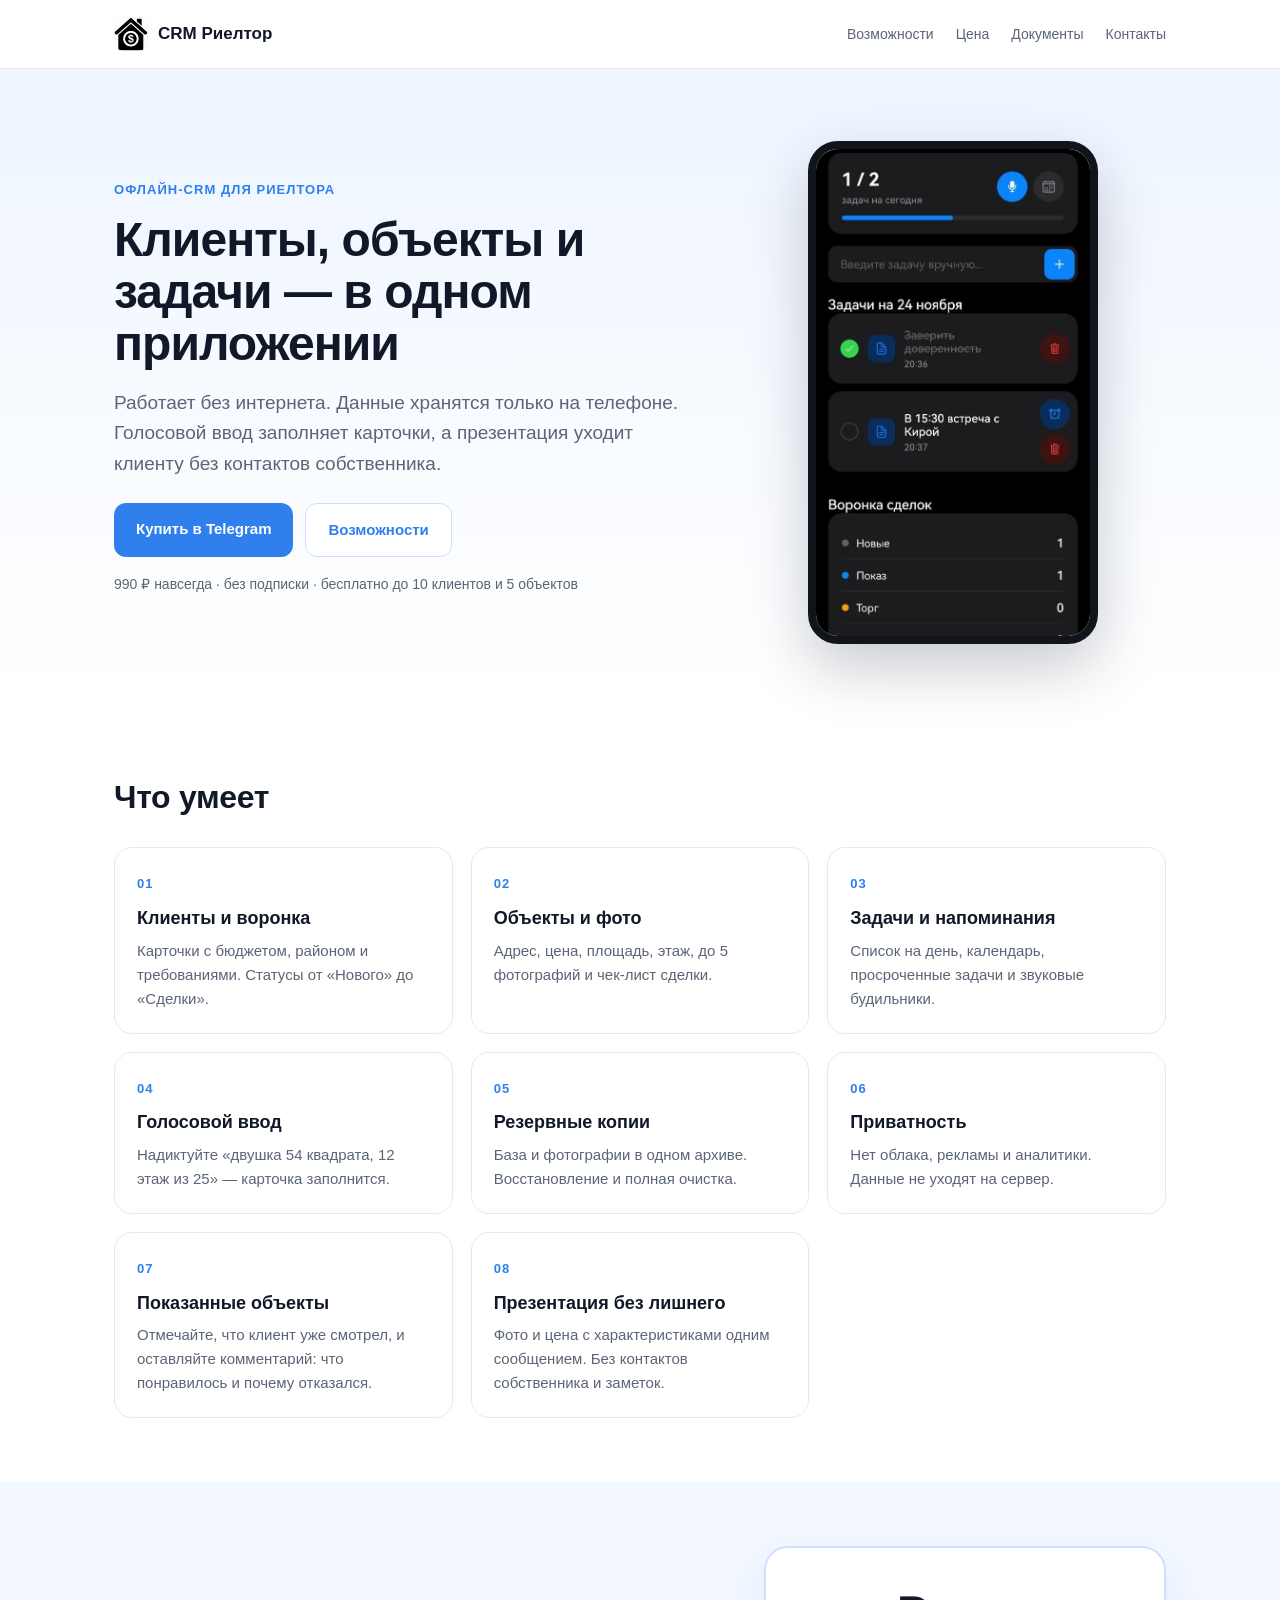
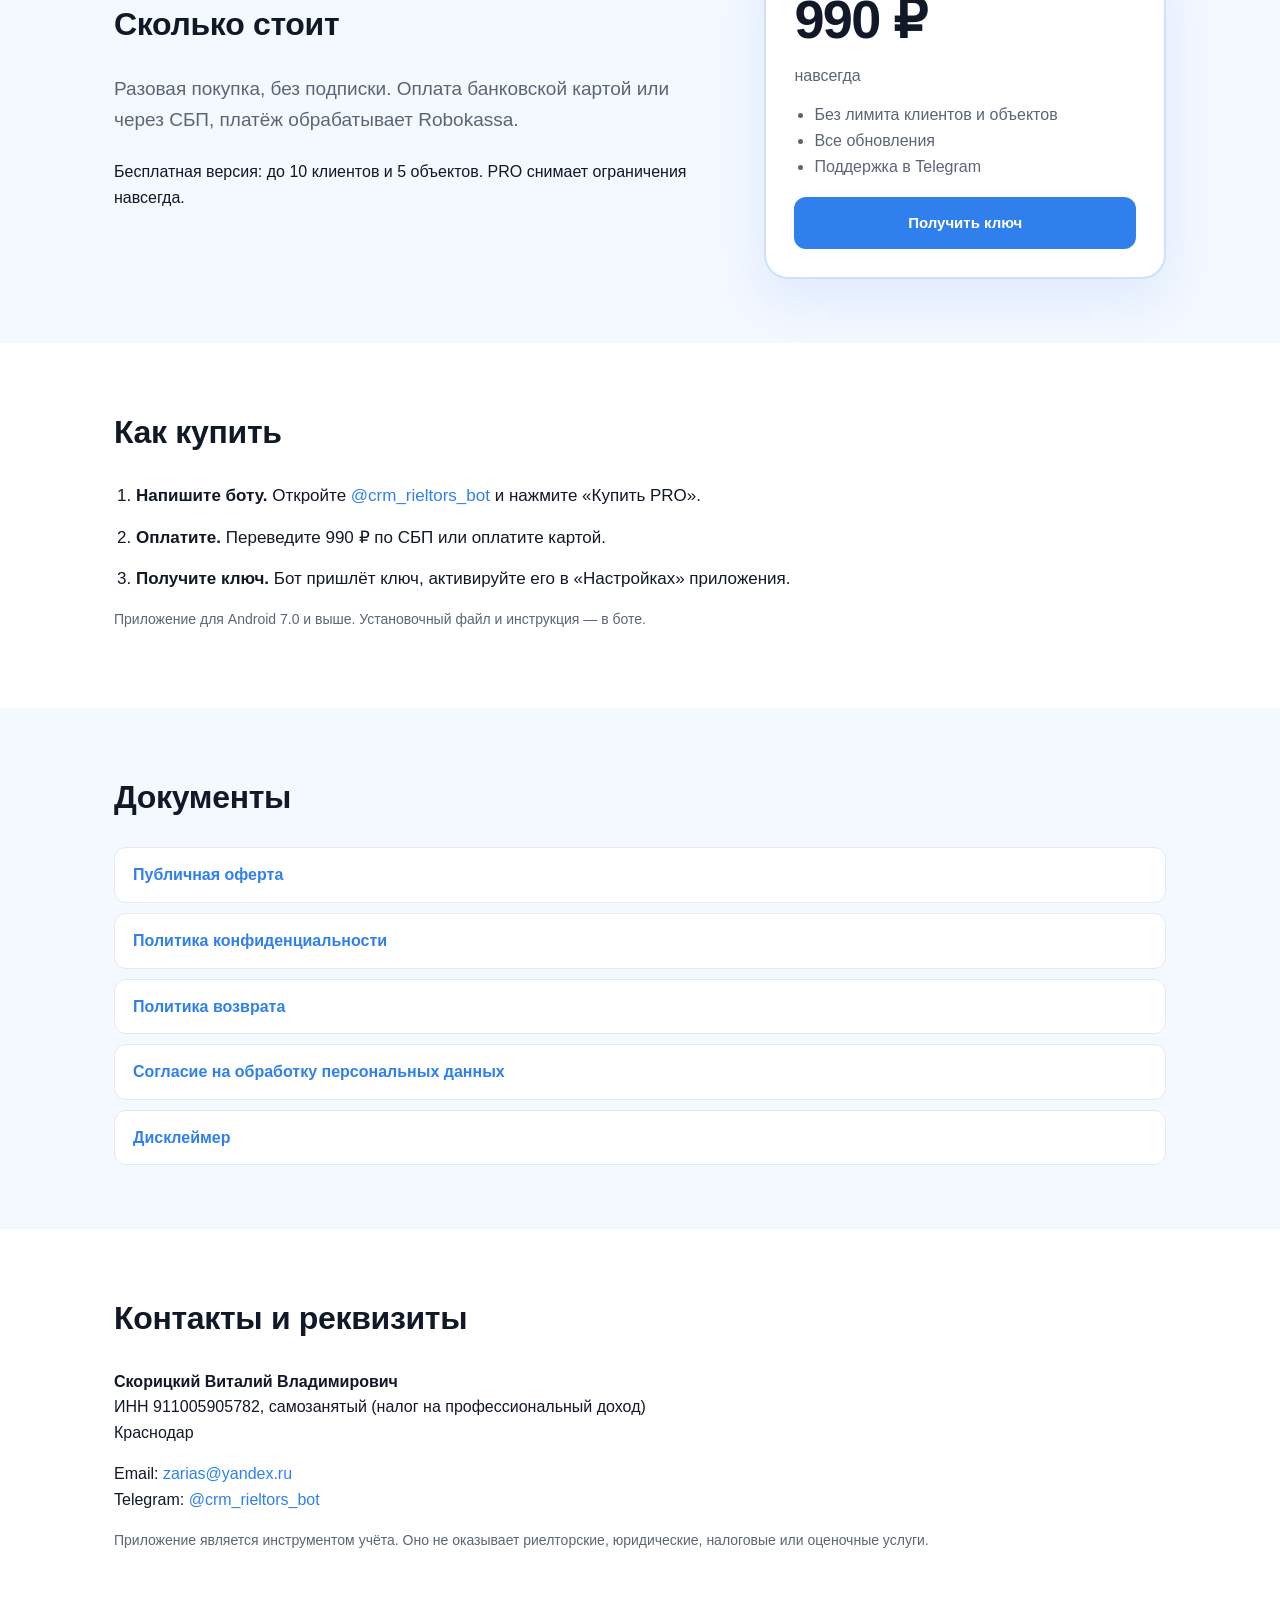
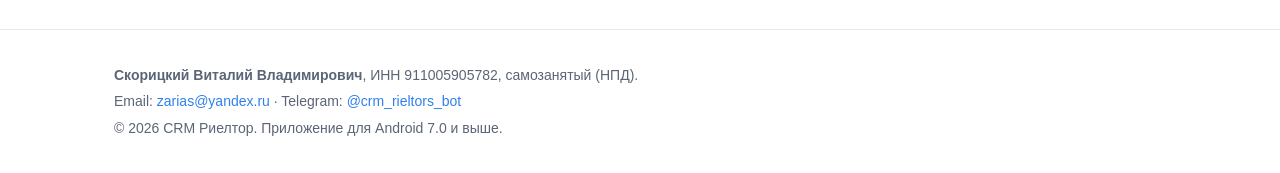
==== index.html @ 8826fbb1 "feat: показанные объекты и презентация без контактов" ====
<!doctype html>
<html lang="ru">
<head>
<meta charset="utf-8">
<meta name="viewport" content="width=device-width, initial-scale=1">
<title>CRM Риелтор — офлайн-CRM для риелтора</title>
<meta name="description" content="CRM Риелтор — офлайн-приложение для риелтора: клиенты, объекты, задачи, голосовой ввод и презентации без контактов собственника. Данные хранятся на телефоне. 990 ₽ навсегда.">
<link rel="icon" href="icon.png">
<link rel="stylesheet" href="style.css">
</head>
<body>
<header class="site-header">
  <div class="wrap header-inner">
    <a class="brand" href="index.html"><img src="icon.png" alt=""> CRM Риелтор</a>
    <nav>
      <a href="index.html#features">Возможности</a>
      <a href="index.html#price">Цена</a>
      <a href="index.html#docs">Документы</a>
      <a href="index.html#contacts">Контакты</a>
    </nav>
  </div>
</header>

<section class="hero">
  <div class="wrap hero-grid">
    <div>
      <span class="eyebrow">Офлайн-CRM для риелтора</span>
      <h1>Клиенты, объекты и задачи — в одном приложении</h1>
      <p class="lead">Работает без интернета. Данные хранятся только на телефоне. Голосовой ввод заполняет карточки, а презентация уходит клиенту без контактов собственника.</p>
      <div class="actions">
        <a class="btn" href="https://t.me/crm_rieltors_bot">Купить в Telegram</a>
        <a class="btn ghost" href="#features">Возможности</a>
      </div>
      <p class="note">990 ₽ навсегда · без подписки · бесплатно до 10 клиентов и 5 объектов</p>
    </div>
    <div class="phone"><img src="screenshot.jpg" alt="Экран приложения CRM Риелтор"></div>
  </div>
</section>

<section class="section" id="features">
  <div class="wrap">
    <h2>Что умеет</h2>
    <div class="features">
      <div class="feature"><span class="num">01</span><h3>Клиенты и воронка</h3><p>Карточки с бюджетом, районом и требованиями. Статусы от «Нового» до «Сделки».</p></div>
      <div class="feature"><span class="num">02</span><h3>Объекты и фото</h3><p>Адрес, цена, площадь, этаж, до 5 фотографий и чек-лист сделки.</p></div>
      <div class="feature"><span class="num">03</span><h3>Задачи и напоминания</h3><p>Список на день, календарь, просроченные задачи и звуковые будильники.</p></div>
      <div class="feature"><span class="num">04</span><h3>Голосовой ввод</h3><p>Надиктуйте «двушка 54 квадрата, 12 этаж из 25» — карточка заполнится.</p></div>
      <div class="feature"><span class="num">05</span><h3>Резервные копии</h3><p>База и фотографии в одном архиве. Восстановление и полная очистка.</p></div>
      <div class="feature"><span class="num">06</span><h3>Приватность</h3><p>Нет облака, рекламы и аналитики. Данные не уходят на сервер.</p></div>
      <div class="feature"><span class="num">07</span><h3>Показанные объекты</h3><p>Отмечайте, что клиент уже смотрел, и оставляйте комментарий: что понравилось и почему отказался.</p></div>
      <div class="feature"><span class="num">08</span><h3>Презентация без лишнего</h3><p>Фото и цена с характеристиками одним сообщением. Без контактов собственника и заметок.</p></div>
    </div>
  </div>
</section>

<section class="section tinted" id="price">
  <div class="wrap price-grid">
    <div>
      <h2>Сколько стоит</h2>
      <p class="lead">Разовая покупка, без подписки. Оплата банковской картой или через СБП, платёж обрабатывает Robokassa.</p>
      <p>Бесплатная версия: до 10 клиентов и 5 объектов. PRO снимает ограничения навсегда.</p>
    </div>
    <div class="price-card">
      <div class="price">990 ₽</div>
      <div class="price-sub">навсегда</div>
      <ul>
        <li>Без лимита клиентов и объектов</li>
        <li>Все обновления</li>
        <li>Поддержка в Telegram</li>
      </ul>
      <a class="btn full" href="https://t.me/crm_rieltors_bot">Получить ключ</a>
    </div>
  </div>
</section>

<section class="section" id="how">
  <div class="wrap">
    <h2>Как купить</h2>
    <ol class="steps">
      <li><strong>Напишите боту.</strong> Откройте <a href="https://t.me/crm_rieltors_bot">@crm_rieltors_bot</a> и нажмите «Купить PRO».</li>
      <li><strong>Оплатите.</strong> Переведите 990 ₽ по СБП или оплатите картой.</li>
      <li><strong>Получите ключ.</strong> Бот пришлёт ключ, активируйте его в «Настройках» приложения.</li>
    </ol>
    <p class="note">Приложение для Android 7.0 и выше. Установочный файл и инструкция — в боте.</p>
  </div>
</section>

<section class="section tinted" id="docs">
  <div class="wrap">
    <h2>Документы</h2>
    <ul class="docs">
      <li><a href="offer.html">Публичная оферта</a></li>
      <li><a href="privacy.html">Политика конфиденциальности</a></li>
      <li><a href="refund.html">Политика возврата</a></li>
      <li><a href="consent.html">Согласие на обработку персональных данных</a></li>
      <li><a href="disclaimer.html">Дисклеймер</a></li>
    </ul>
  </div>
</section>

<section class="section" id="contacts">
  <div class="wrap">
    <h2>Контакты и реквизиты</h2>
    <p><strong>Скорицкий Виталий Владимирович</strong><br>
    ИНН 911005905782, самозанятый (налог на профессиональный доход)<br>
    Краснодар</p>
    <p>Email: <a href="mailto:zarias@yandex.ru">zarias@yandex.ru</a><br>
    Telegram: <a href="https://t.me/crm_rieltors_bot">@crm_rieltors_bot</a></p>
    <p class="note">Приложение является инструментом учёта. Оно не оказывает риелторские, юридические, налоговые или оценочные услуги.</p>
  </div>
</section>

<footer class="site-footer">
  <div class="wrap">
    <p><strong>Скорицкий Виталий Владимирович</strong>, ИНН 911005905782, самозанятый (НПД).</p>
    <p>Email: <a href="mailto:zarias@yandex.ru">zarias@yandex.ru</a> · Telegram: <a href="https://t.me/crm_rieltors_bot">@crm_rieltors_bot</a></p>
    <p>© 2026 CRM Риелтор. Приложение для Android 7.0 и выше.</p>
  </div>
</footer>
</body>
</html>
---- style.css ----
:root {
  --bg: #ffffff;
  --tint: #f4f8ff;
  --text: #111827;
  --muted: #5b6576;
  --line: #e5e9f0;
  --accent: #2f80ed;
  --accent-dark: #1f66c9;
  --radius: 18px;
}
* { box-sizing: border-box; }
html { scroll-behavior: smooth; }
body {
  margin: 0;
  color: var(--text);
  background: var(--bg);
  font-family: -apple-system, BlinkMacSystemFont, "Segoe UI", Roboto, Arial, sans-serif;
  line-height: 1.6;
}
a { color: var(--accent); text-decoration: none; }
a:hover { text-decoration: underline; }
.wrap { max-width: 1100px; margin: 0 auto; padding: 0 24px; }
.site-header {
  position: sticky; top: 0; z-index: 20;
  background: rgba(255,255,255,.92);
  backdrop-filter: blur(10px);
  border-bottom: 1px solid var(--line);
}
.header-inner { display: flex; align-items: center; justify-content: space-between; height: 68px; gap: 24px; }
.brand { display: flex; align-items: center; gap: 10px; font-weight: 800; color: var(--text); font-size: 17px; }
.brand img { width: 34px; height: 34px; border-radius: 9px; }
nav { display: flex; gap: 22px; flex-wrap: wrap; }
nav a { color: var(--muted); font-size: 14px; }
nav a:hover { color: var(--accent); }
.hero { background: linear-gradient(180deg, #eef5ff 0%, #ffffff 100%); padding: 72px 0 64px; }
.hero-grid { display: grid; grid-template-columns: 1.15fr .85fr; gap: 48px; align-items: center; }
.eyebrow { display: inline-block; color: var(--accent); font-weight: 700; font-size: 13px; letter-spacing: .08em; text-transform: uppercase; margin-bottom: 14px; }
h1 { font-size: 48px; line-height: 1.08; margin: 0 0 18px; letter-spacing: -0.02em; }
.lead { font-size: 19px; color: var(--muted); margin: 0 0 24px; max-width: 620px; }
.actions { display: flex; gap: 12px; flex-wrap: wrap; margin-bottom: 16px; }
.btn { display: inline-block; background: var(--accent); color: #fff; padding: 14px 22px; border-radius: 12px; font-weight: 700; font-size: 15px; }
.btn:hover { background: var(--accent-dark); text-decoration: none; }
.btn.ghost { background: #fff; color: var(--accent); border: 1px solid #cfe0ff; }
.btn.full { display: block; text-align: center; }
.note { color: var(--muted); font-size: 14px; }
.phone { justify-self: center; }
.phone img { width: 290px; max-width: 100%; border-radius: 30px; border: 8px solid #10151c; box-shadow: 0 24px 60px rgba(17,24,39,.22); display: block; }
.section { padding: 64px 0; }
.section.tinted { background: var(--tint); }
h2 { font-size: 32px; margin: 0 0 24px; letter-spacing: -0.01em; }
.features { display: grid; grid-template-columns: repeat(3, 1fr); gap: 18px; }
.feature { background: #fff; border: 1px solid var(--line); border-radius: var(--radius); padding: 22px; }
.feature .num { color: var(--accent); font-weight: 800; font-size: 13px; letter-spacing: .08em; }
.feature h3 { font-size: 18px; margin: 8px 0 6px; }
.feature p { margin: 0; color: var(--muted); font-size: 15px; }
.price-grid { display: grid; grid-template-columns: 1.2fr .8fr; gap: 48px; align-items: center; }
.price-card { background: #fff; border: 2px solid #cfe0ff; border-radius: 24px; padding: 28px; box-shadow: 0 20px 50px rgba(47,128,237,.12); }
.price { font-size: 54px; font-weight: 800; letter-spacing: -0.03em; }
.price-sub { color: var(--muted); margin-bottom: 14px; }
.price-card ul { margin: 0 0 18px; padding-left: 20px; color: var(--muted); }
.steps { padding-left: 22px; }
.steps li { margin-bottom: 14px; font-size: 17px; }
.docs { list-style: none; padding: 0; margin: 0; display: grid; gap: 10px; }
.docs a { display: block; background: #fff; border: 1px solid var(--line); border-radius: 12px; padding: 14px 18px; font-weight: 600; }
.legal { max-width: 860px; padding-top: 48px; padding-bottom: 64px; }
.legal h1 { font-size: 34px; }
.legal h2 { font-size: 24px; margin-top: 34px; }
.legal h3 { font-size: 19px; margin-top: 26px; }
.legal p, .legal li { color: #2b3442; font-size: 16px; }
.legal hr { border: 0; border-top: 1px solid var(--line); margin: 28px 0; }
.back { margin-top: 40px; }
.site-footer { border-top: 1px solid var(--line); padding: 30px 0; color: var(--muted); font-size: 14px; }
.site-footer p { margin: 4px 0; }
@media (max-width: 860px) {
  .hero-grid, .price-grid { grid-template-columns: 1fr; }
  .features { grid-template-columns: 1fr 1fr; }
  h1 { font-size: 36px; }
  .phone img { width: 230px; }
}
@media (max-width: 560px) {
  .features { grid-template-columns: 1fr; }
  nav { display: none; }
  h1 { font-size: 30px; }
  h2 { font-size: 26px; }
  .section { padding: 44px 0; }
}
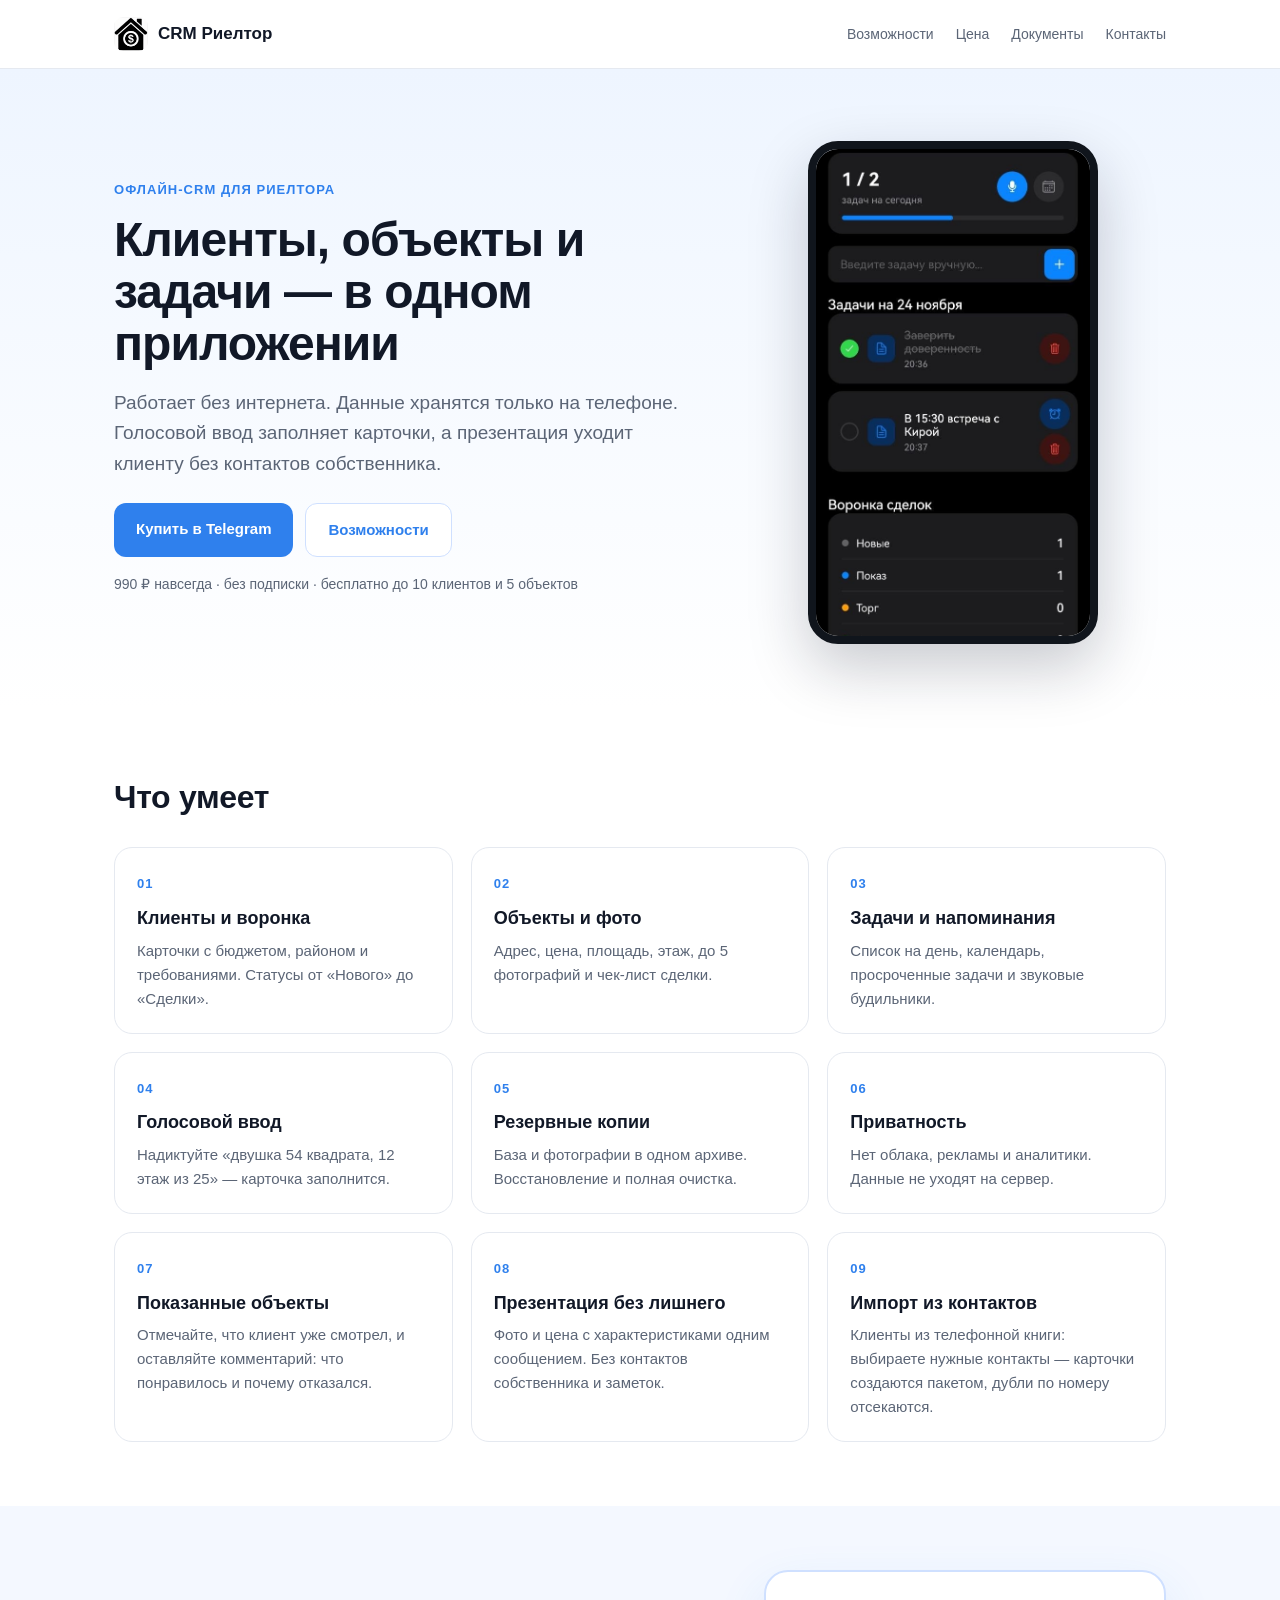
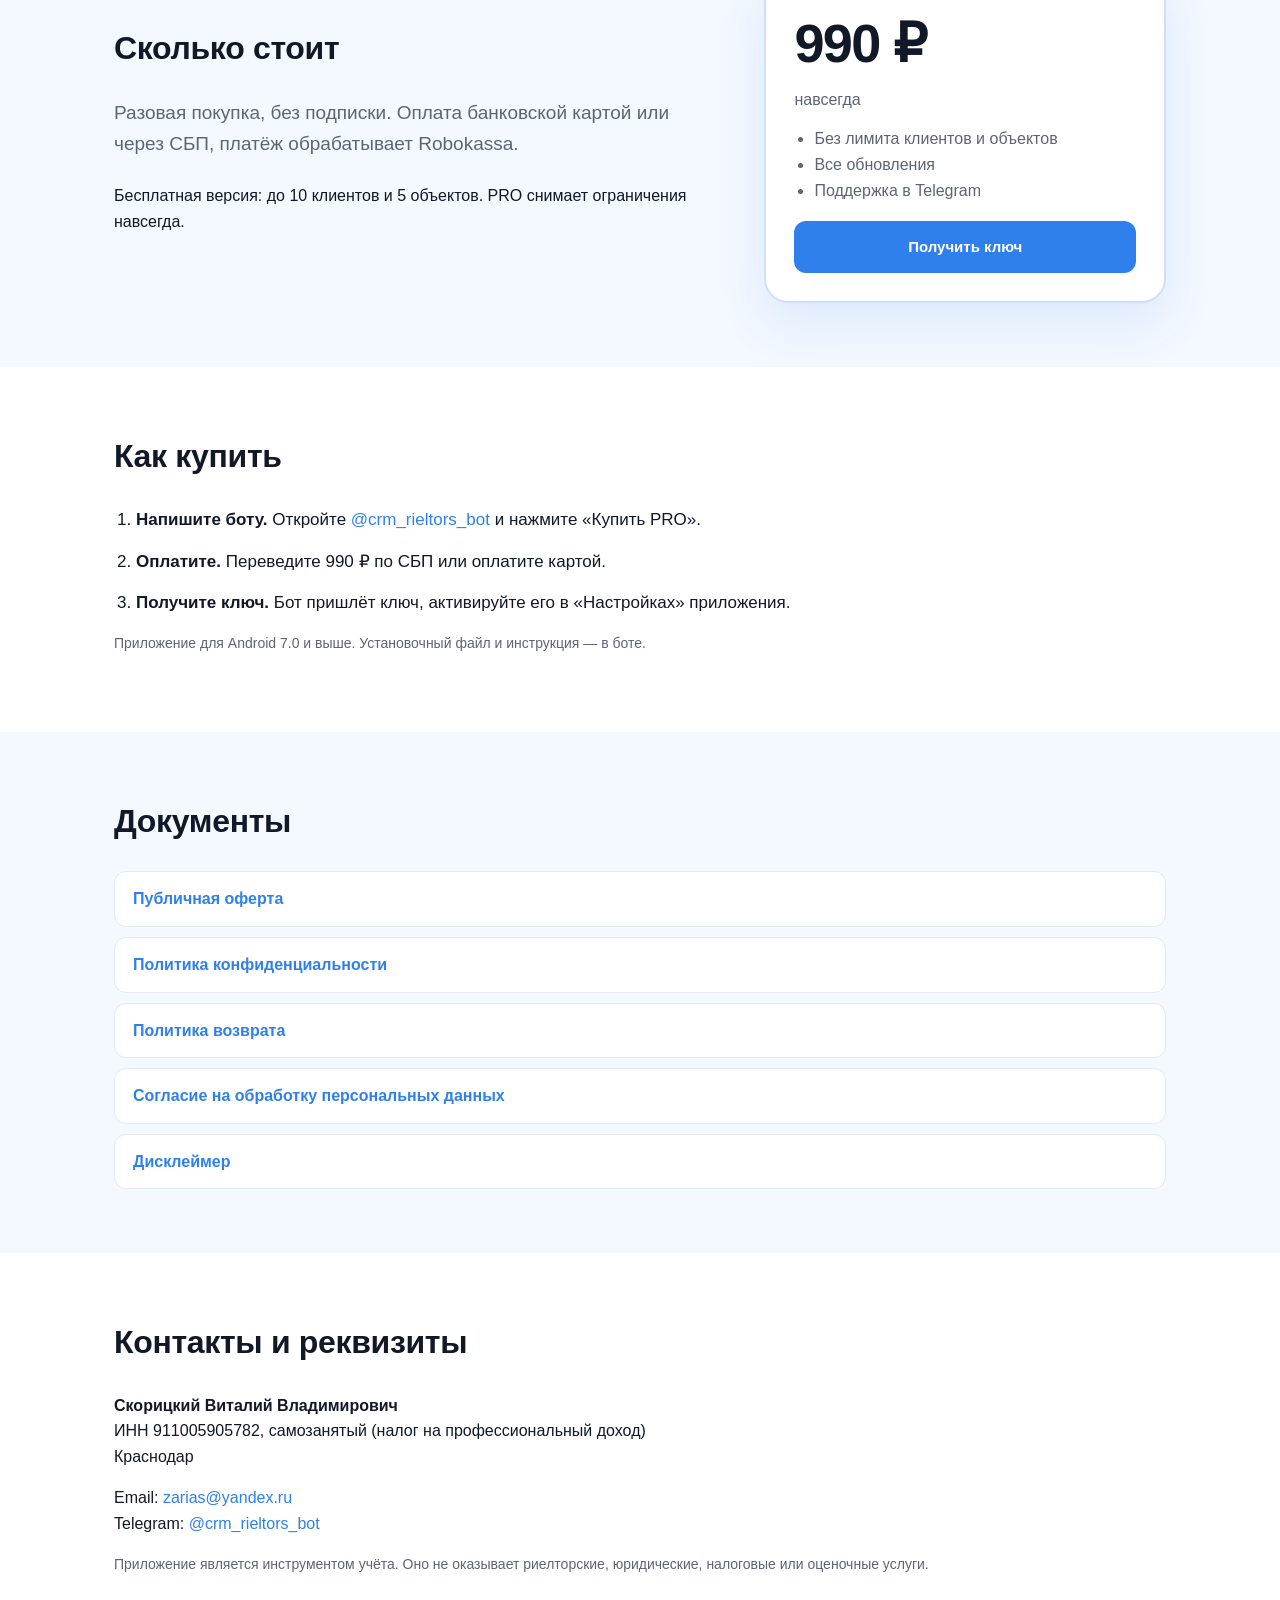
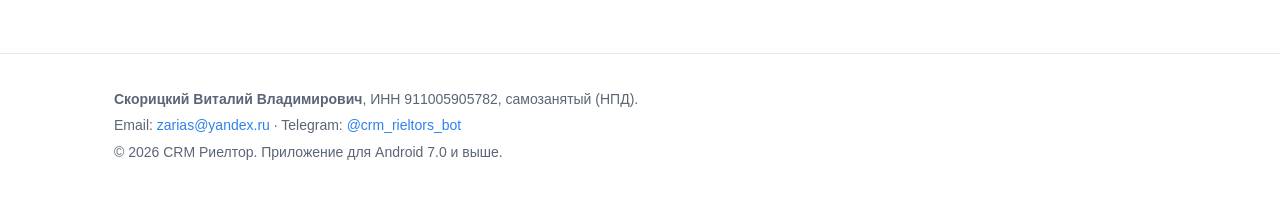
==== commit 1a3f5d91: "feat: карточка про импорт из контактов" ====
--- a/index.html
+++ b/index.html
@@ -49,6 +49,7 @@
       <div class="feature"><span class="num">06</span><h3>Приватность</h3><p>Нет облака, рекламы и аналитики. Данные не уходят на сервер.</p></div>
       <div class="feature"><span class="num">07</span><h3>Показанные объекты</h3><p>Отмечайте, что клиент уже смотрел, и оставляйте комментарий: что понравилось и почему отказался.</p></div>
       <div class="feature"><span class="num">08</span><h3>Презентация без лишнего</h3><p>Фото и цена с характеристиками одним сообщением. Без контактов собственника и заметок.</p></div>
+      <div class="feature"><span class="num">09</span><h3>Импорт из контактов</h3><p>Клиенты из телефонной книги: выбираете нужные контакты — карточки создаются пакетом, дубли по номеру отсекаются.</p></div>
     </div>
   </div>
 </section>
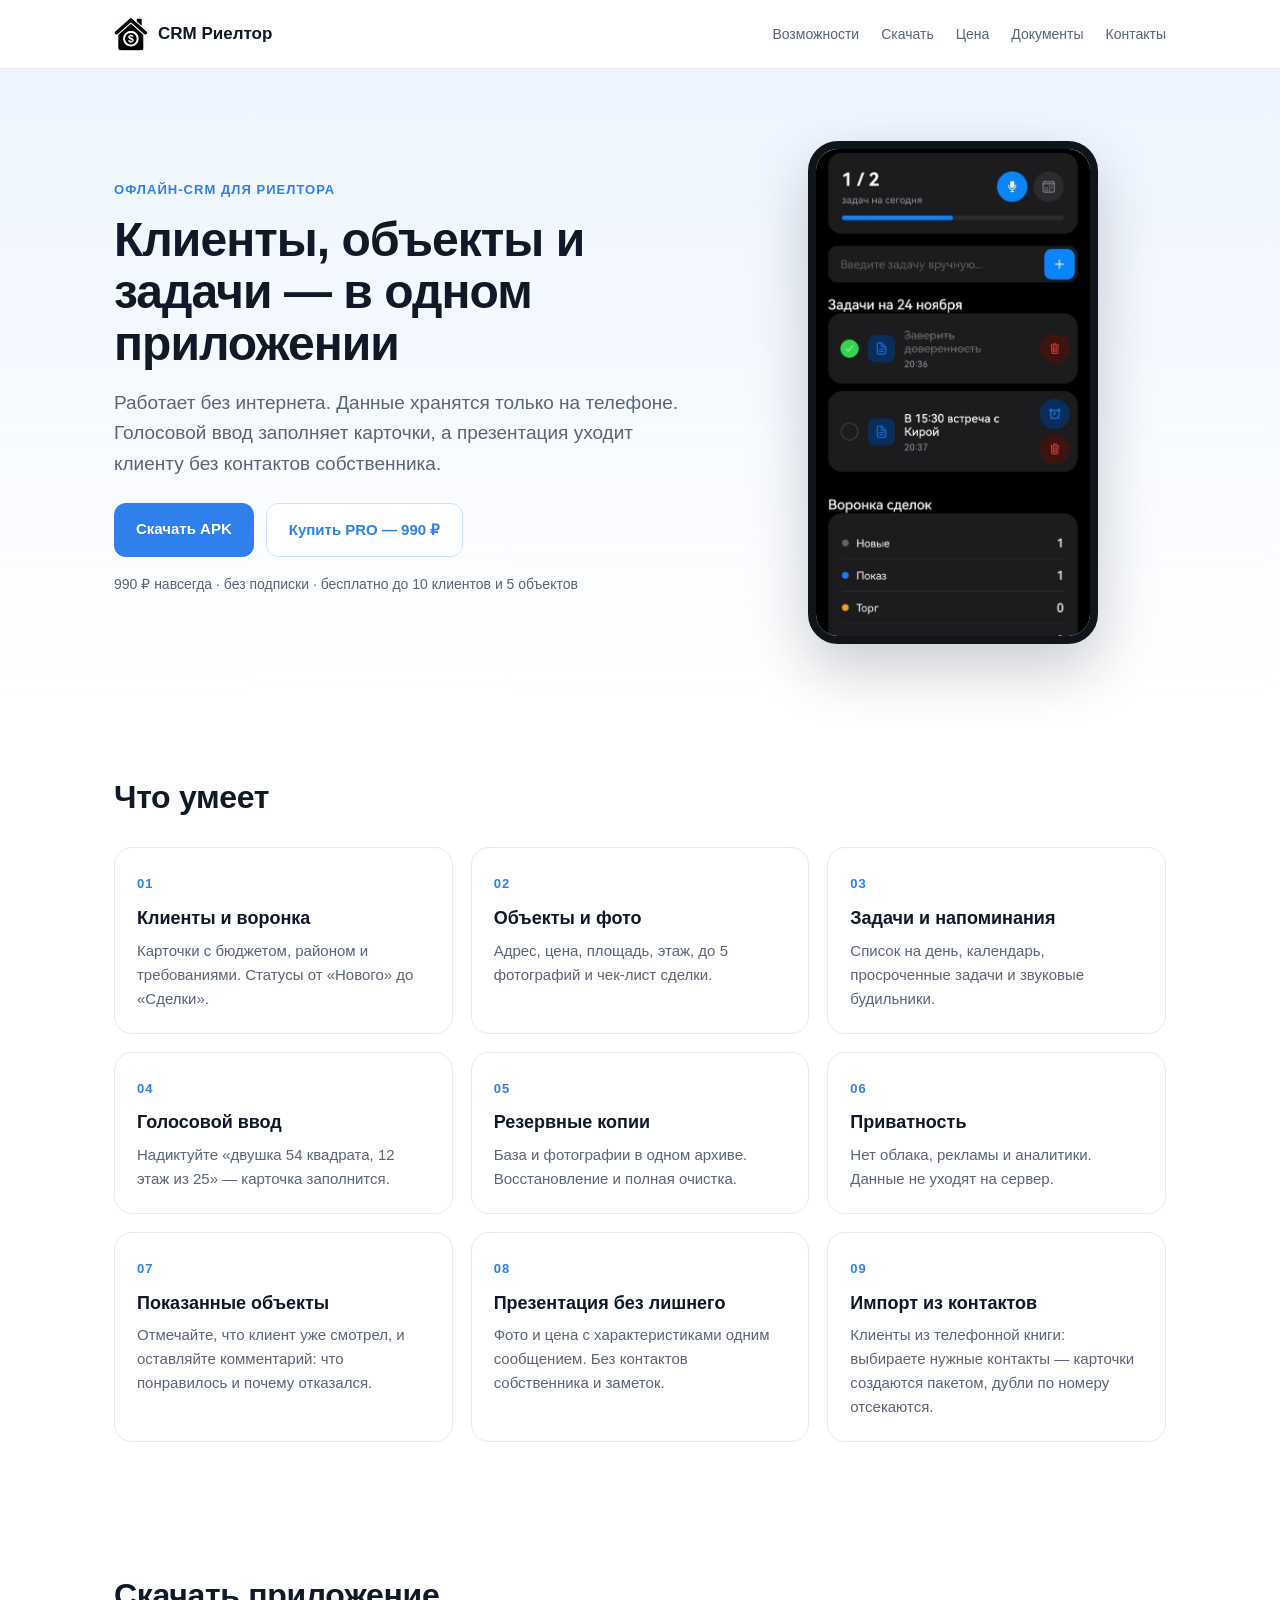
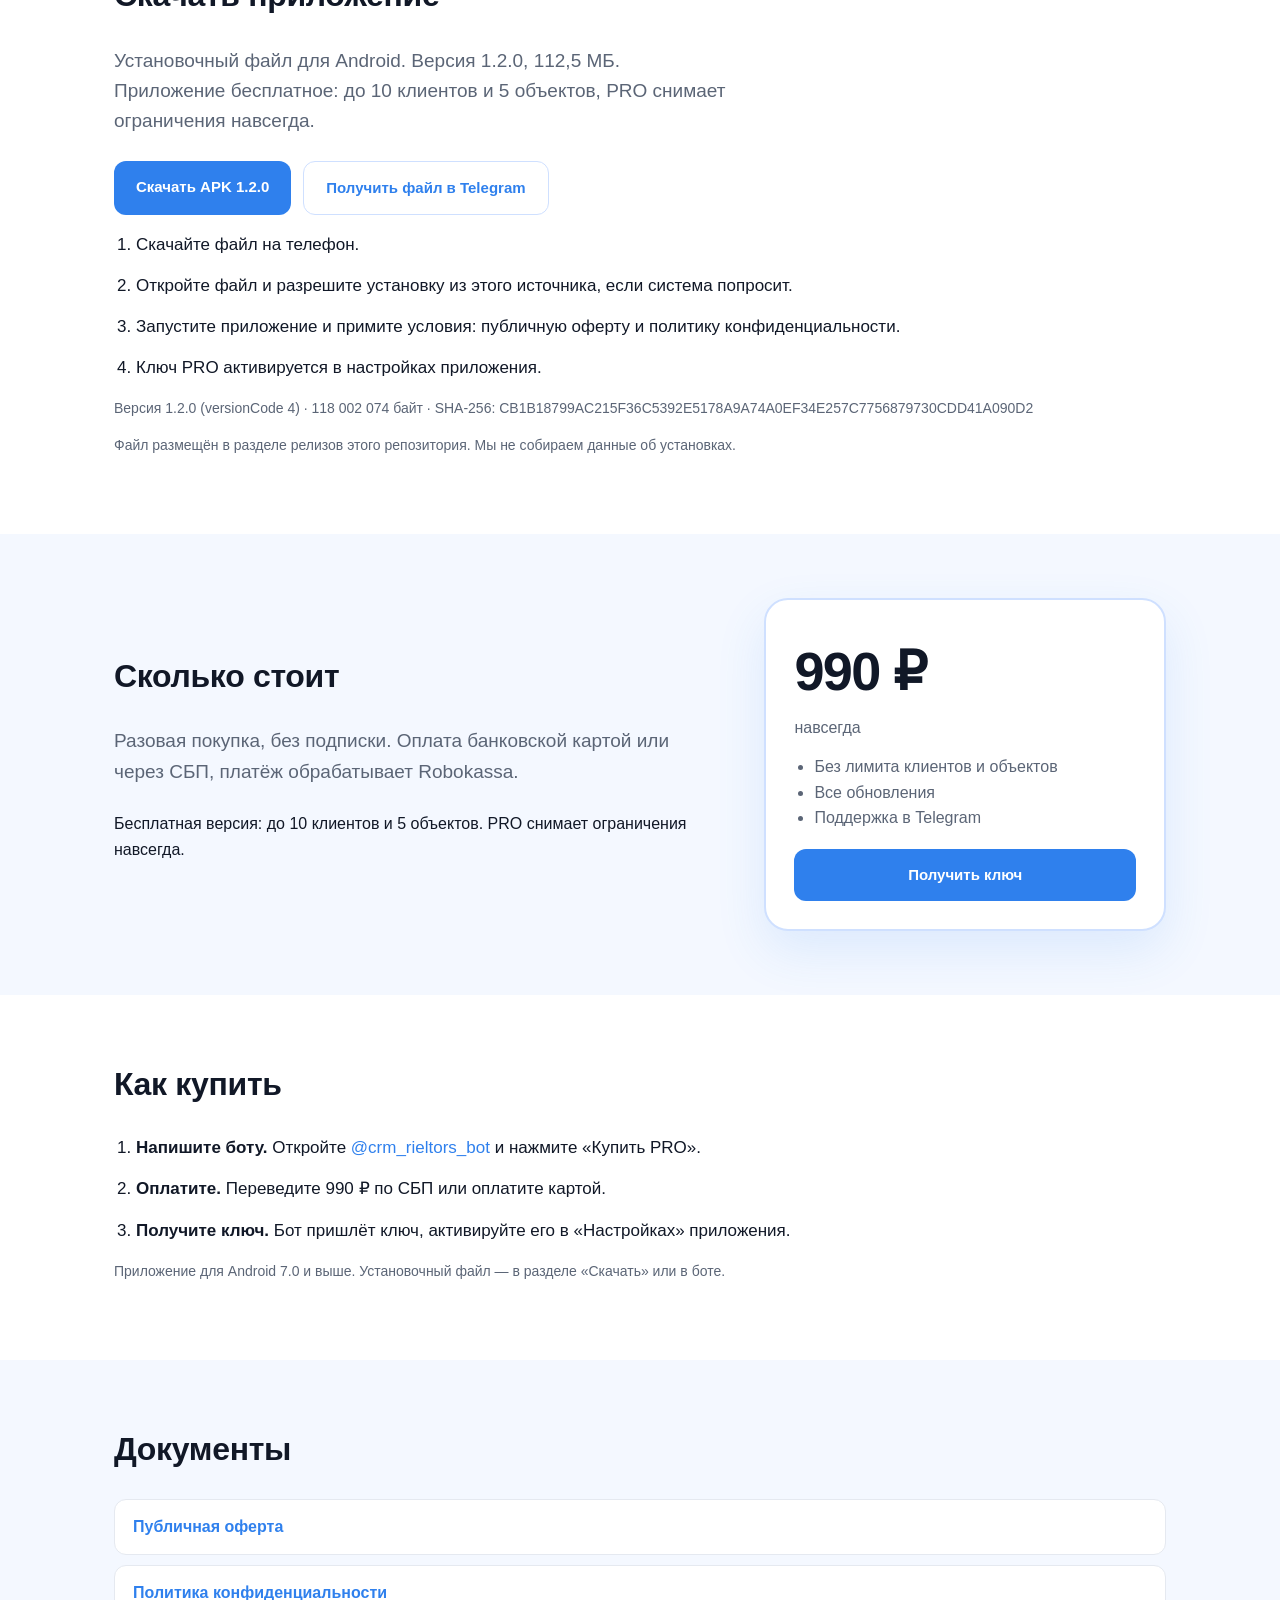
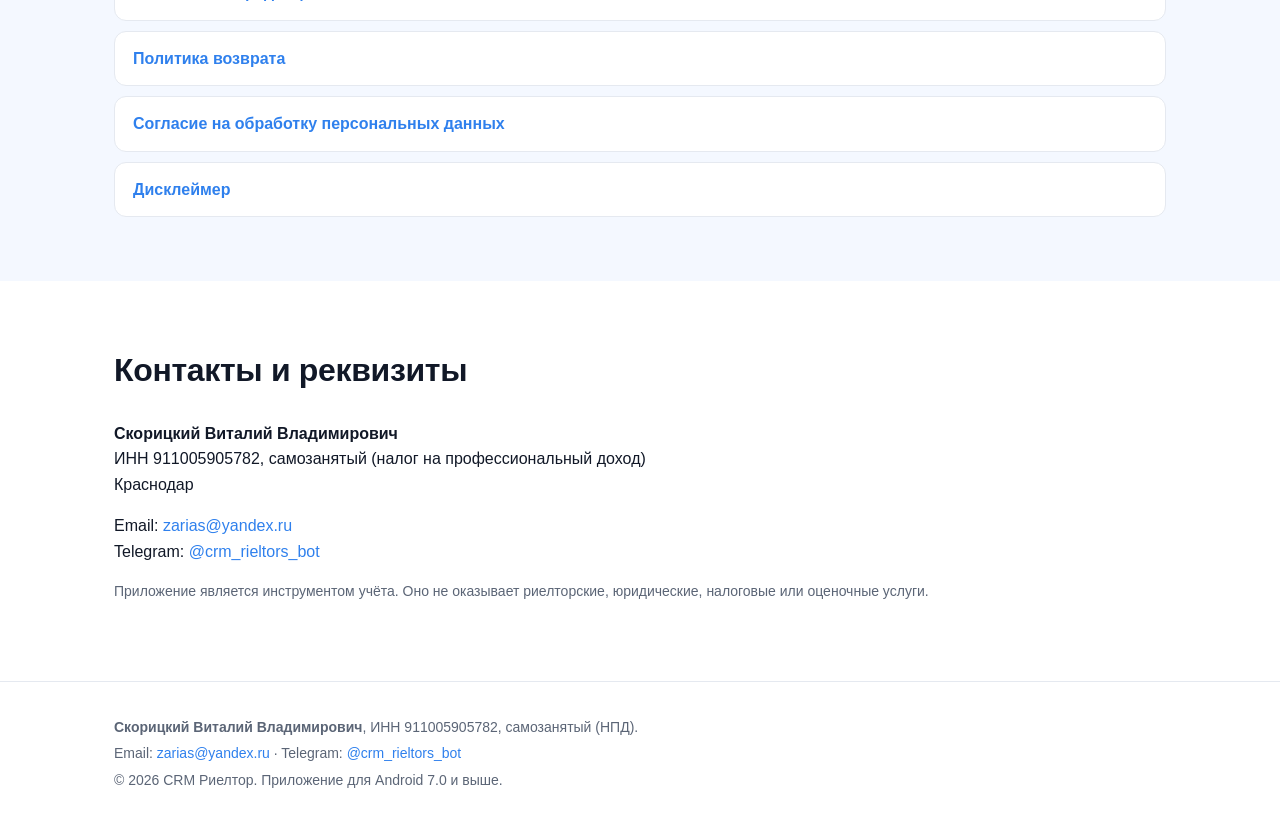
==== commit ee527f05: "feat: раздел скачивания APK на сайте" ====
--- a/index.html
+++ b/index.html
@@ -14,6 +14,7 @@
     <a class="brand" href="index.html"><img src="icon.png" alt=""> CRM Риелтор</a>
     <nav>
       <a href="index.html#features">Возможности</a>
+      <a href="index.html#download">Скачать</a>
       <a href="index.html#price">Цена</a>
       <a href="index.html#docs">Документы</a>
       <a href="index.html#contacts">Контакты</a>
@@ -28,8 +29,8 @@
       <h1>Клиенты, объекты и задачи — в одном приложении</h1>
       <p class="lead">Работает без интернета. Данные хранятся только на телефоне. Голосовой ввод заполняет карточки, а презентация уходит клиенту без контактов собственника.</p>
       <div class="actions">
-        <a class="btn" href="https://t.me/crm_rieltors_bot">Купить в Telegram</a>
-        <a class="btn ghost" href="#features">Возможности</a>
+        <a class="btn" href="#download">Скачать APK</a>
+        <a class="btn ghost" href="https://t.me/crm_rieltors_bot">Купить PRO — 990 ₽</a>
       </div>
       <p class="note">990 ₽ навсегда · без подписки · бесплатно до 10 клиентов и 5 объектов</p>
     </div>
@@ -51,6 +52,25 @@
       <div class="feature"><span class="num">08</span><h3>Презентация без лишнего</h3><p>Фото и цена с характеристиками одним сообщением. Без контактов собственника и заметок.</p></div>
       <div class="feature"><span class="num">09</span><h3>Импорт из контактов</h3><p>Клиенты из телефонной книги: выбираете нужные контакты — карточки создаются пакетом, дубли по номеру отсекаются.</p></div>
     </div>
+  </div>
+</section>
+
+<section class="section" id="download">
+  <div class="wrap">
+    <h2>Скачать приложение</h2>
+    <p class="lead">Установочный файл для Android. Версия 1.2.0, 112,5 МБ. Приложение бесплатное: до 10 клиентов и 5 объектов, PRO снимает ограничения навсегда.</p>
+    <div class="actions">
+      <a class="btn" href="https://github.com/VitaliySkorickiy/crm-rieltor-site/releases/download/v1.2.0/crm-rieltor-1.2.0.apk">Скачать APK 1.2.0</a>
+      <a class="btn ghost" href="https://t.me/crm_rieltors_bot">Получить файл в Telegram</a>
+    </div>
+    <ol class="steps">
+      <li>Скачайте файл на телефон.</li>
+      <li>Откройте файл и разрешите установку из этого источника, если система попросит.</li>
+      <li>Запустите приложение и примите условия: публичную оферту и политику конфиденциальности.</li>
+      <li>Ключ PRO активируется в настройках приложения.</li>
+    </ol>
+    <p class="note">Версия 1.2.0 (versionCode 4) · 118 002 074 байт · SHA-256: CB1B18799AC215F36C5392E5178A9A74A0EF34E257C7756879730CDD41A090D2</p>
+    <p class="note">Файл размещён в разделе релизов этого репозитория. Мы не собираем данные об установках.</p>
   </div>
 </section>
 
@@ -82,7 +102,7 @@
       <li><strong>Оплатите.</strong> Переведите 990 ₽ по СБП или оплатите картой.</li>
       <li><strong>Получите ключ.</strong> Бот пришлёт ключ, активируйте его в «Настройках» приложения.</li>
     </ol>
-    <p class="note">Приложение для Android 7.0 и выше. Установочный файл и инструкция — в боте.</p>
+    <p class="note">Приложение для Android 7.0 и выше. Установочный файл — в разделе «Скачать» или в боте.</p>
   </div>
 </section>
 
--- a/style.css
+++ b/style.css
@@ -20,6 +20,7 @@
 a { color: var(--accent); text-decoration: none; }
 a:hover { text-decoration: underline; }
 .wrap { max-width: 1100px; margin: 0 auto; padding: 0 24px; }
+section[id] { scroll-margin-top: 84px; }
 .site-header {
   position: sticky; top: 0; z-index: 20;
   background: rgba(255,255,255,.92);
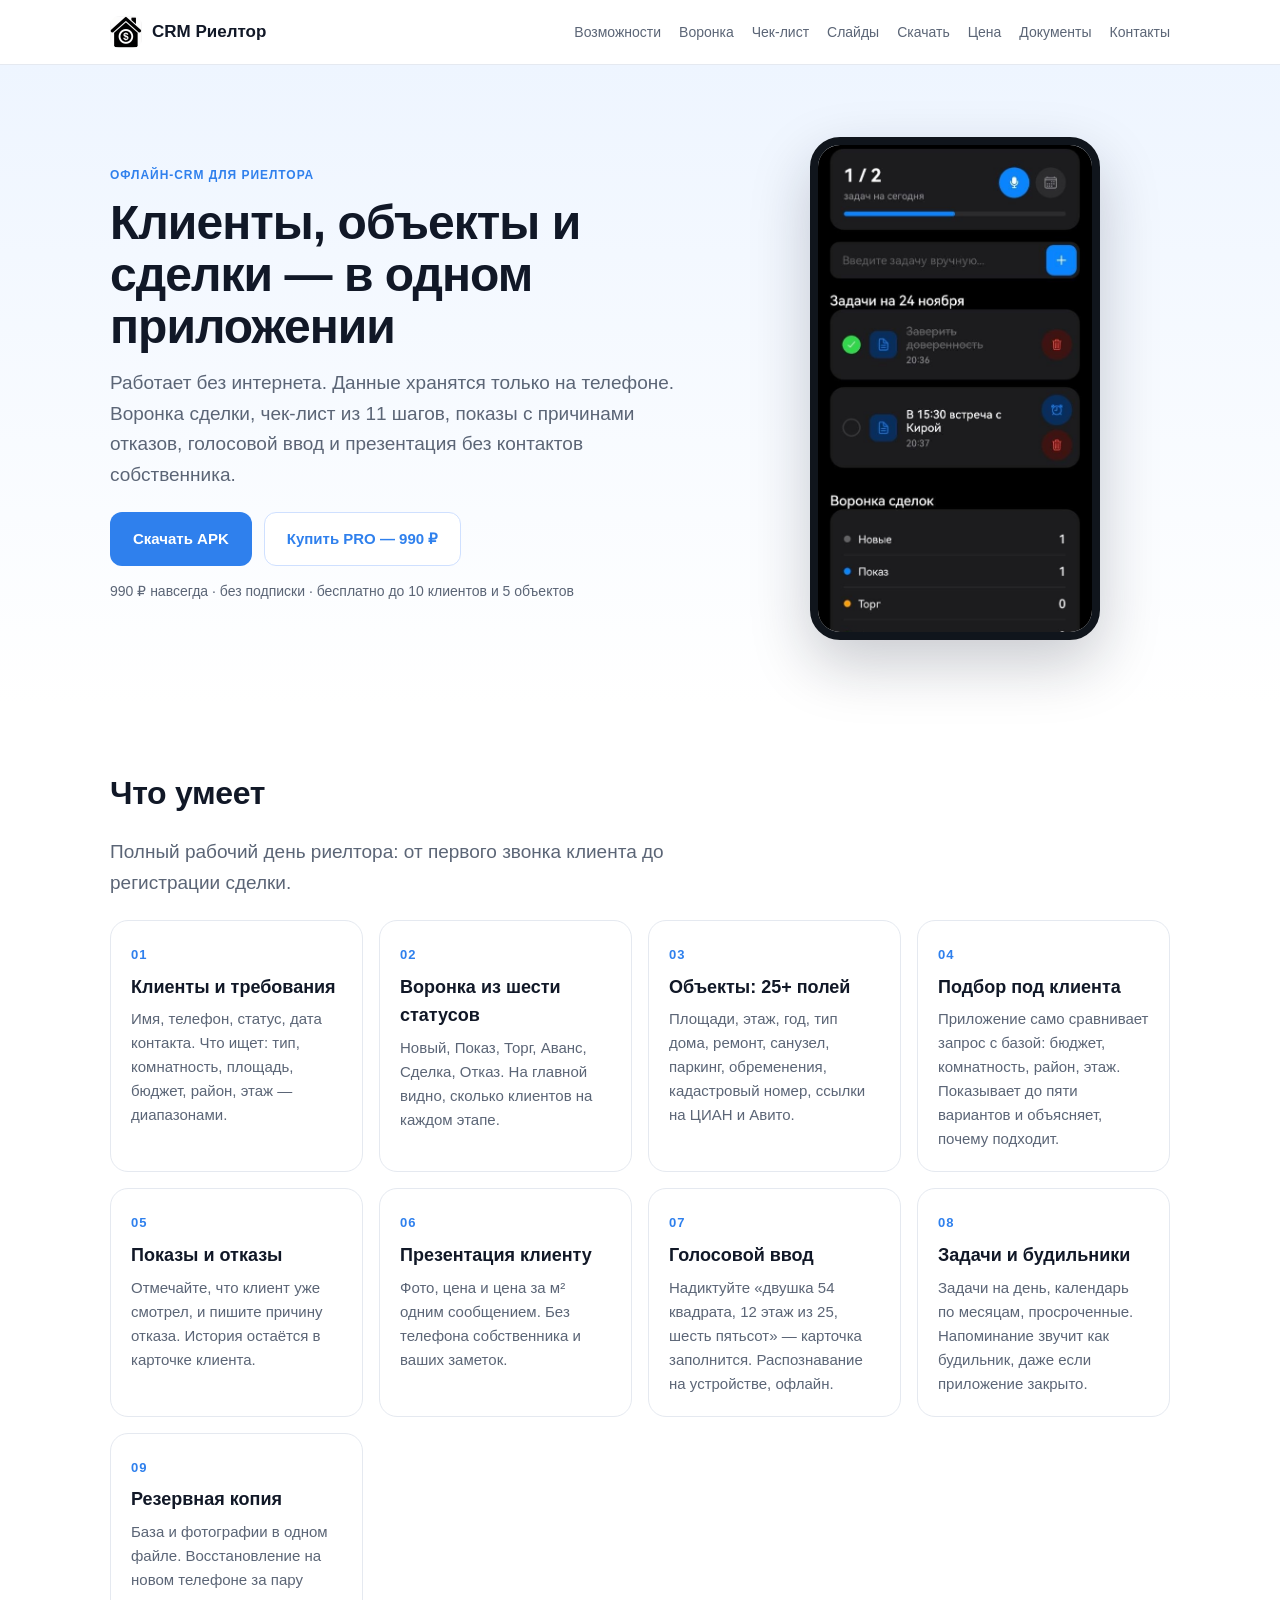
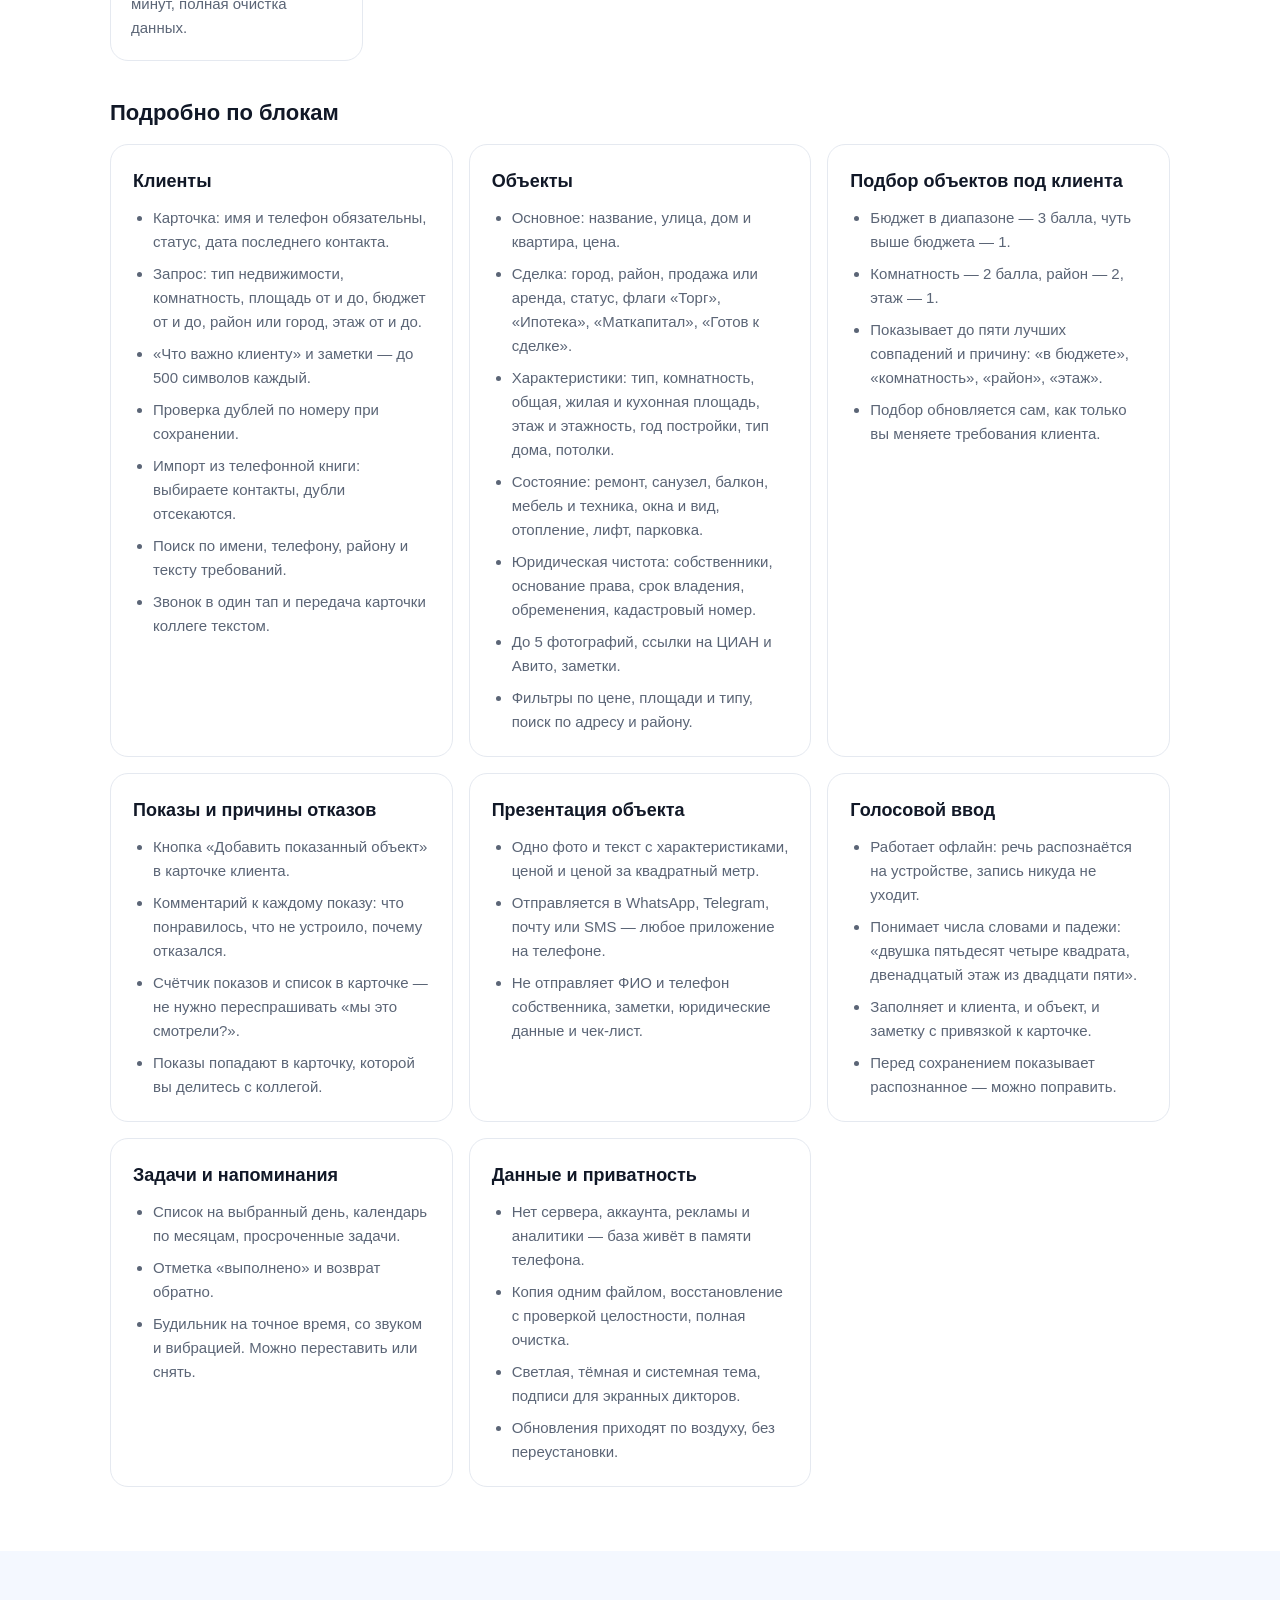
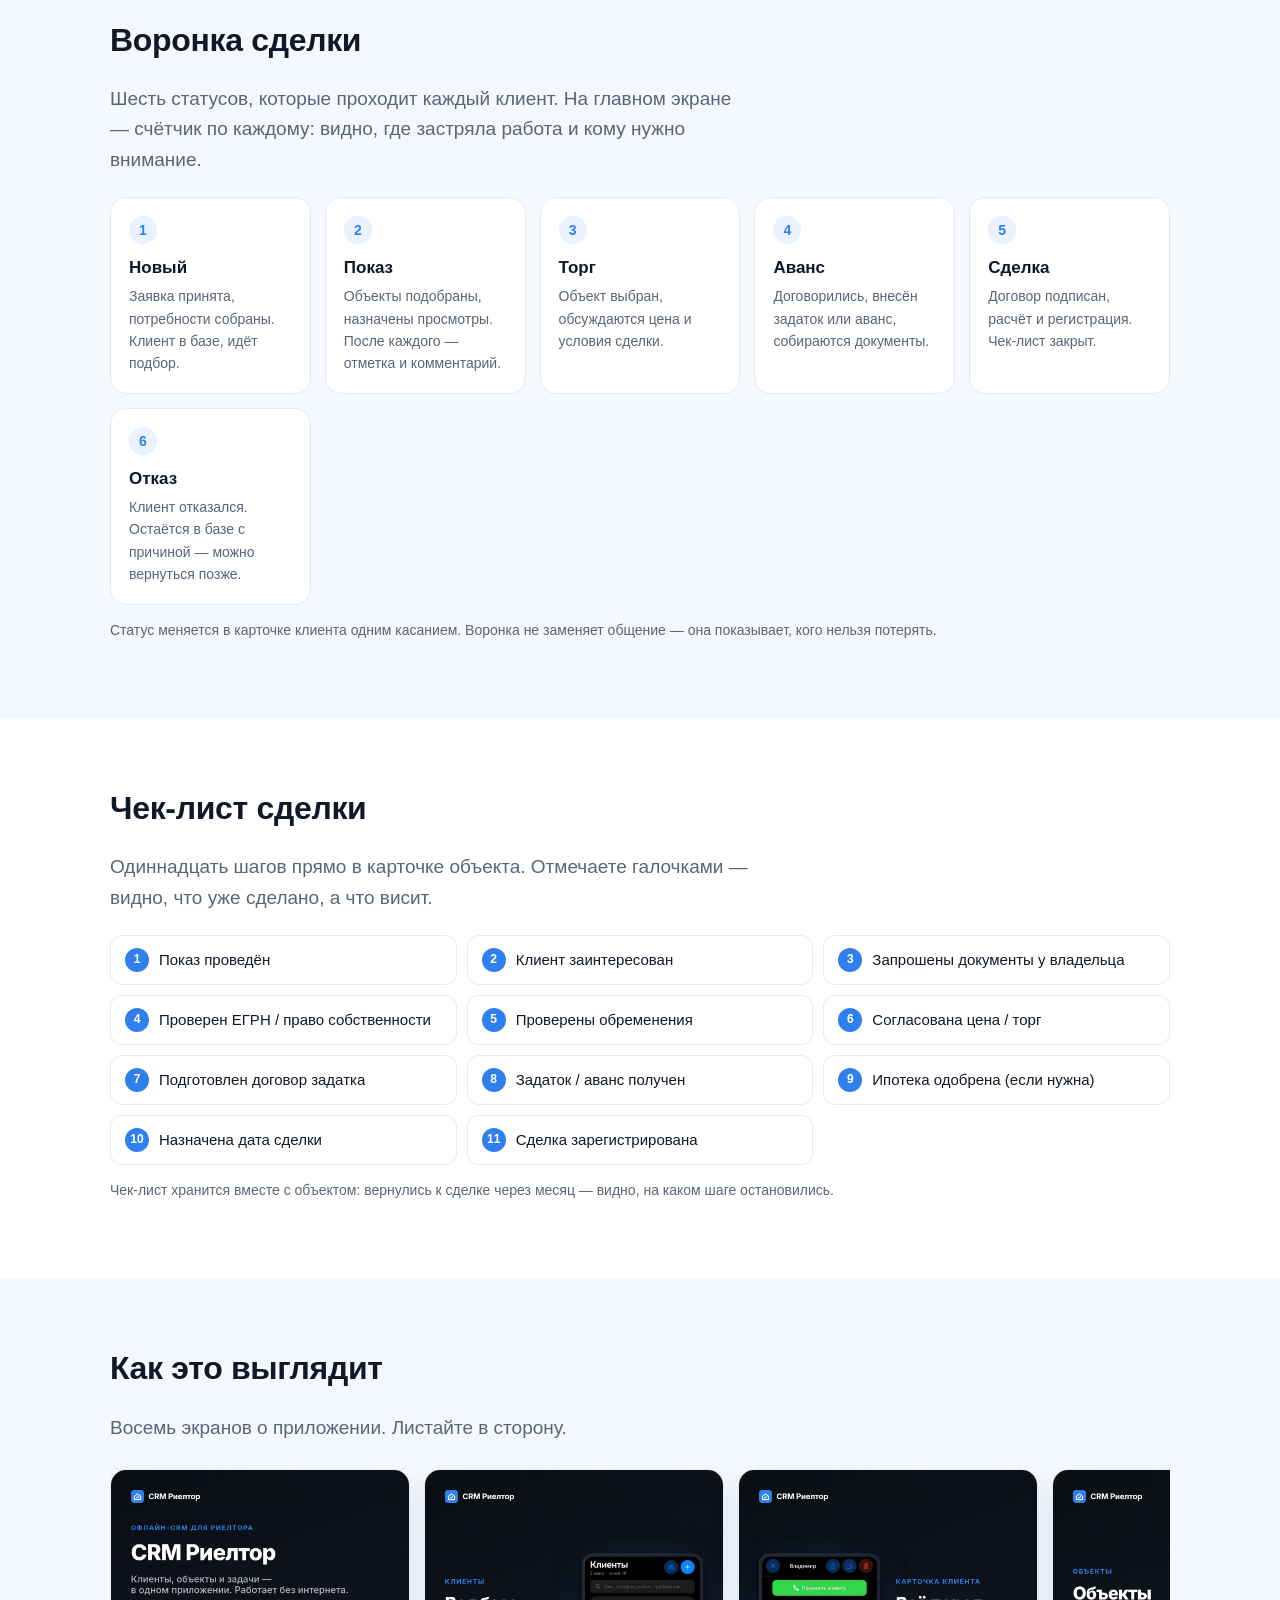
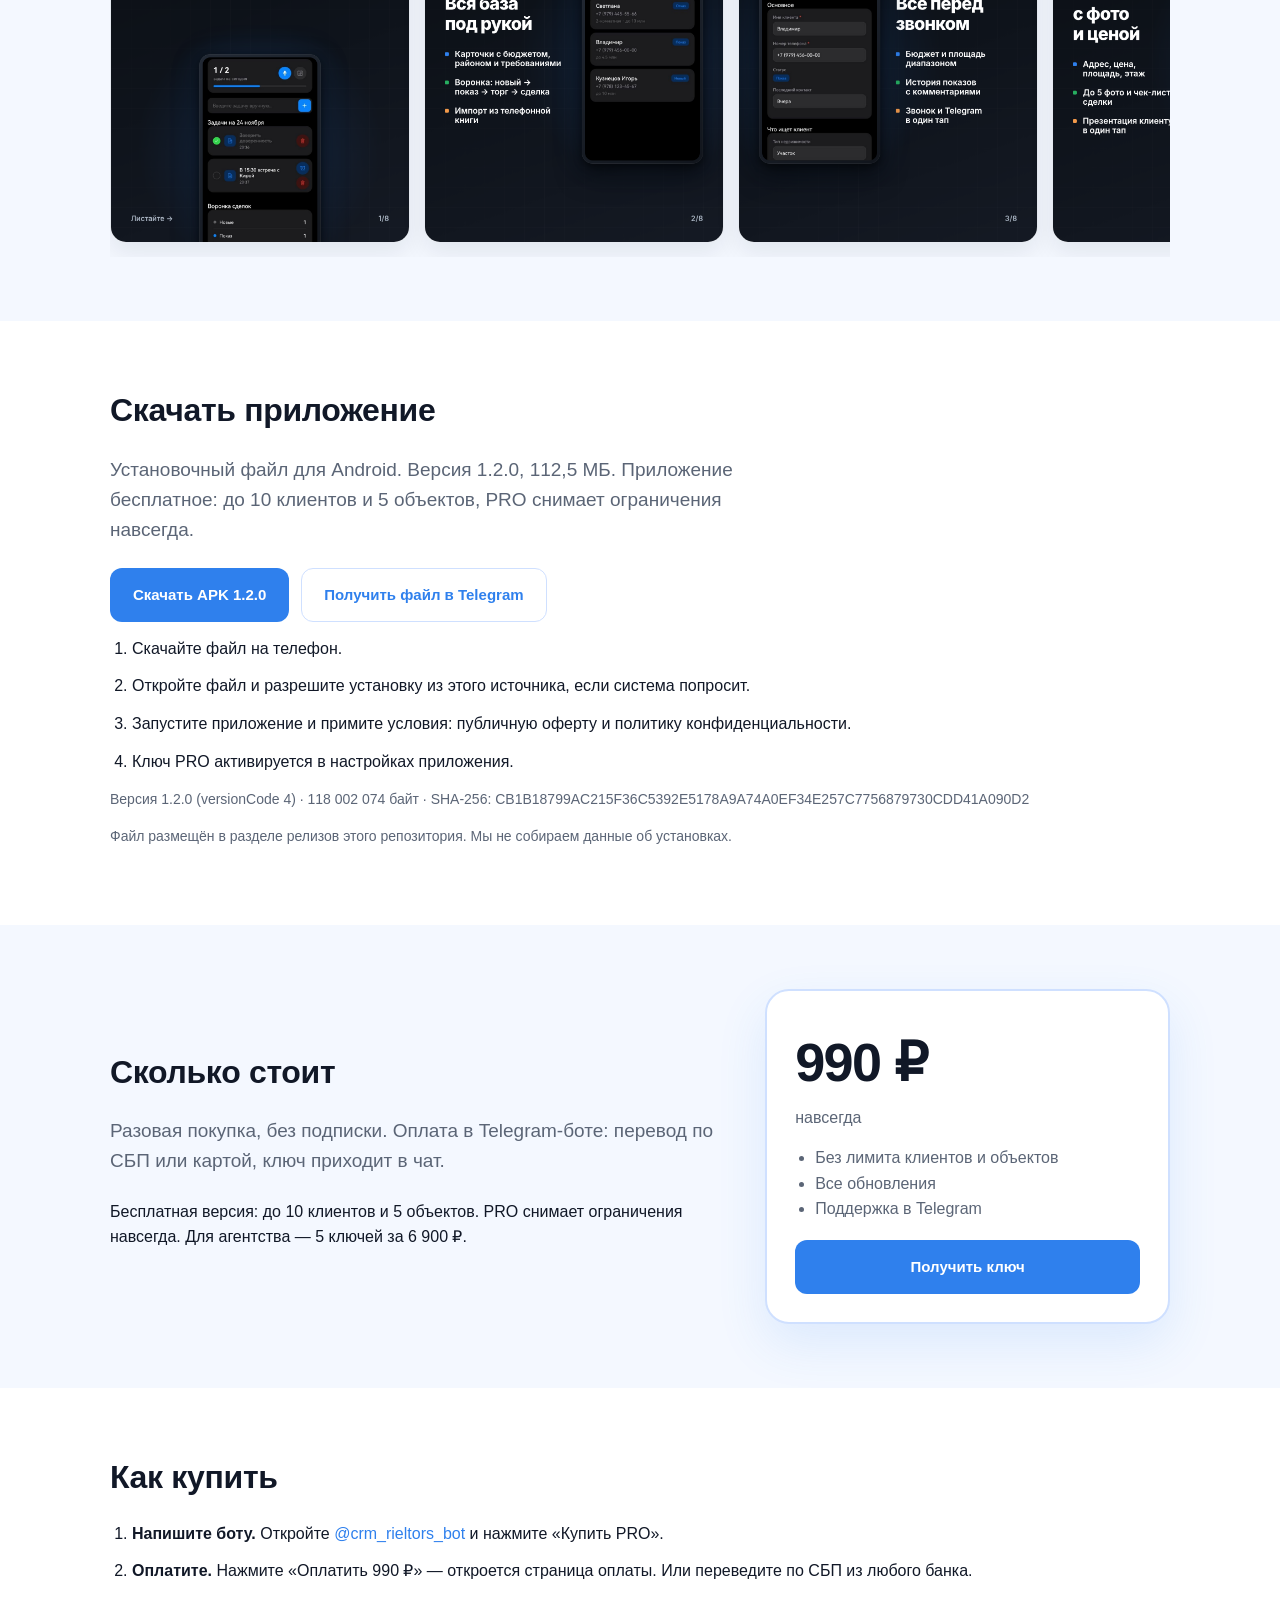
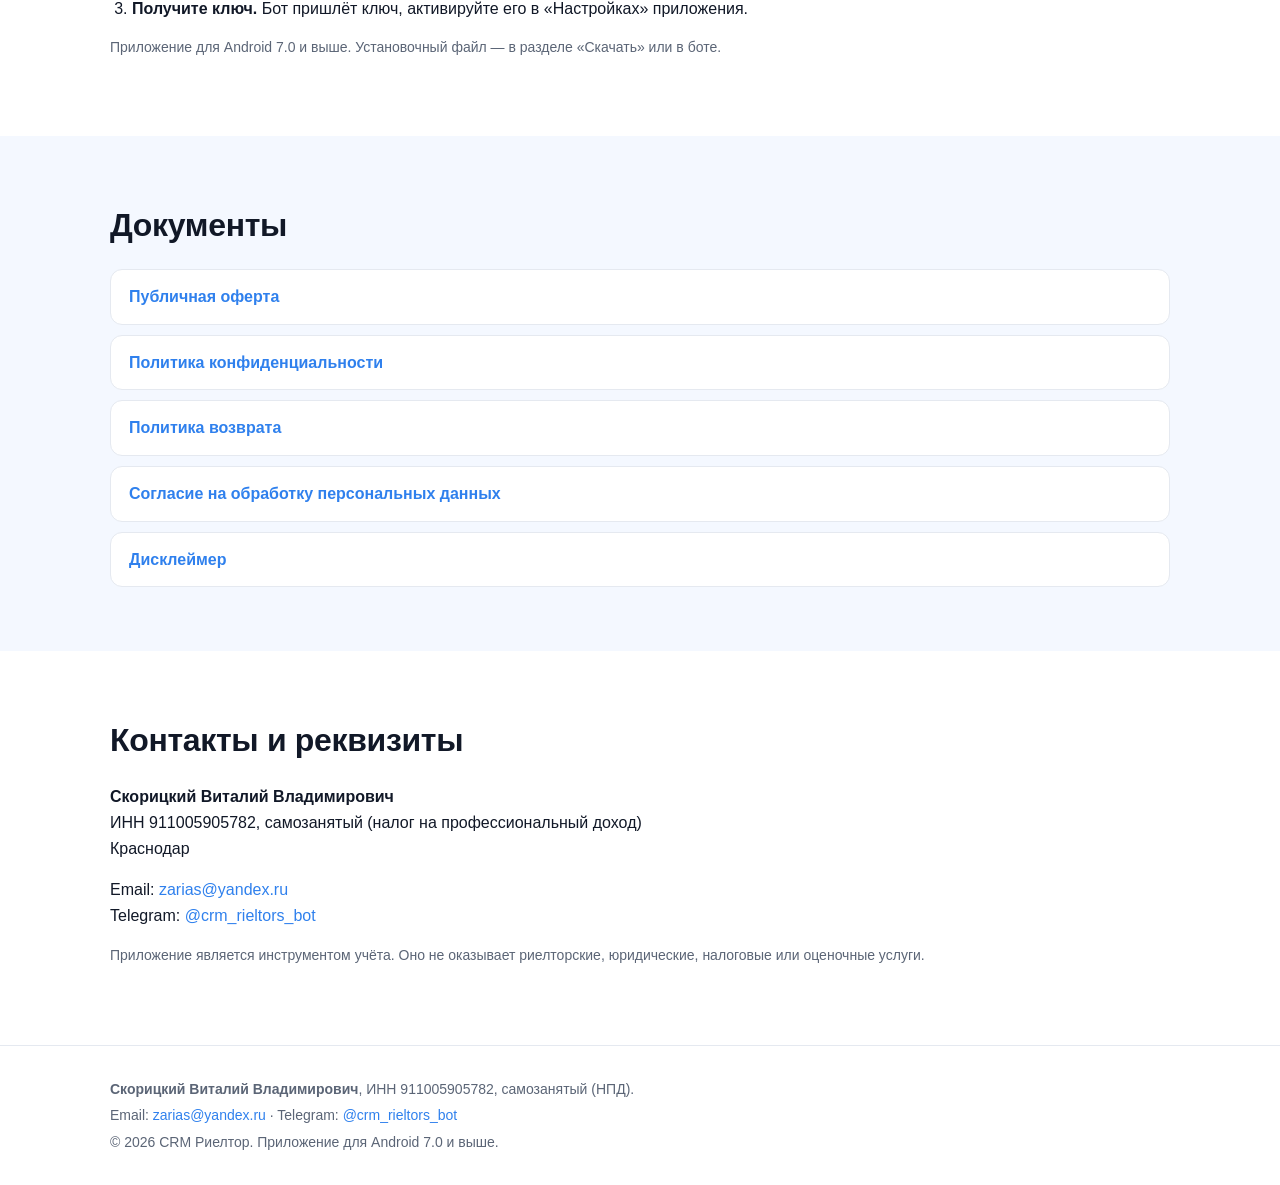
==== commit ef5c4b81: "feat: мобильная версия, слайды на сайте, подробное описание возможностей, воронка и чек-лист" ====
--- a/index.html
+++ b/index.html
@@ -4,53 +4,201 @@
 <meta charset="utf-8">
 <meta name="viewport" content="width=device-width, initial-scale=1">
 <title>CRM Риелтор — офлайн-CRM для риелтора</title>
-<meta name="description" content="CRM Риелтор — офлайн-приложение для риелтора: клиенты, объекты, задачи, голосовой ввод и презентации без контактов собственника. Данные хранятся на телефоне. 990 ₽ навсегда.">
+<meta name="description" content="CRM Риелтор — офлайн-приложение для риелтора: клиенты, объекты, воронка сделки, чек-лист, показы и голосовой ввод. Данные хранятся на телефоне. 990 ₽ навсегда.">
+<meta name="theme-color" content="#2f80ed">
 <link rel="icon" href="icon.png">
 <link rel="stylesheet" href="style.css">
 </head>
 <body>
 <header class="site-header">
   <div class="wrap header-inner">
-    <a class="brand" href="index.html"><img src="icon.png" alt=""> CRM Риелтор</a>
-    <nav>
-      <a href="index.html#features">Возможности</a>
-      <a href="index.html#download">Скачать</a>
-      <a href="index.html#price">Цена</a>
-      <a href="index.html#docs">Документы</a>
-      <a href="index.html#contacts">Контакты</a>
+    <a class="brand" href="index.html"><img src="icon.png" alt="Логотип CRM Риелтор"> CRM Риелтор</a>
+    <nav aria-label="Разделы сайта">
+      <a href="#features">Возможности</a>
+      <a href="#funnel">Воронка</a>
+      <a href="#checklist">Чек-лист</a>
+      <a href="#slides">Слайды</a>
+      <a href="#download">Скачать</a>
+      <a href="#price">Цена</a>
+      <a href="#docs">Документы</a>
+      <a href="#contacts">Контакты</a>
     </nav>
   </div>
 </header>
 
+<main>
 <section class="hero">
   <div class="wrap hero-grid">
     <div>
       <span class="eyebrow">Офлайн-CRM для риелтора</span>
-      <h1>Клиенты, объекты и задачи — в одном приложении</h1>
-      <p class="lead">Работает без интернета. Данные хранятся только на телефоне. Голосовой ввод заполняет карточки, а презентация уходит клиенту без контактов собственника.</p>
+      <h1>Клиенты, объекты и сделки — в одном приложении</h1>
+      <p class="lead">Работает без интернета. Данные хранятся только на телефоне. Воронка сделки, чек-лист из 11 шагов, показы с причинами отказов, голосовой ввод и презентация без контактов собственника.</p>
       <div class="actions">
         <a class="btn" href="#download">Скачать APK</a>
         <a class="btn ghost" href="https://t.me/crm_rieltors_bot">Купить PRO — 990 ₽</a>
       </div>
       <p class="note">990 ₽ навсегда · без подписки · бесплатно до 10 клиентов и 5 объектов</p>
     </div>
-    <div class="phone"><img src="screenshot.jpg" alt="Экран приложения CRM Риелтор"></div>
+    <div class="phone"><img src="screenshot.jpg" alt="Экран приложения CRM Риелтор" width="290" height="580"></div>
   </div>
 </section>
 
 <section class="section" id="features">
   <div class="wrap">
     <h2>Что умеет</h2>
+    <p class="lead">Полный рабочий день риелтора: от первого звонка клиента до регистрации сделки.</p>
+
     <div class="features">
-      <div class="feature"><span class="num">01</span><h3>Клиенты и воронка</h3><p>Карточки с бюджетом, районом и требованиями. Статусы от «Нового» до «Сделки».</p></div>
-      <div class="feature"><span class="num">02</span><h3>Объекты и фото</h3><p>Адрес, цена, площадь, этаж, до 5 фотографий и чек-лист сделки.</p></div>
-      <div class="feature"><span class="num">03</span><h3>Задачи и напоминания</h3><p>Список на день, календарь, просроченные задачи и звуковые будильники.</p></div>
-      <div class="feature"><span class="num">04</span><h3>Голосовой ввод</h3><p>Надиктуйте «двушка 54 квадрата, 12 этаж из 25» — карточка заполнится.</p></div>
-      <div class="feature"><span class="num">05</span><h3>Резервные копии</h3><p>База и фотографии в одном архиве. Восстановление и полная очистка.</p></div>
-      <div class="feature"><span class="num">06</span><h3>Приватность</h3><p>Нет облака, рекламы и аналитики. Данные не уходят на сервер.</p></div>
-      <div class="feature"><span class="num">07</span><h3>Показанные объекты</h3><p>Отмечайте, что клиент уже смотрел, и оставляйте комментарий: что понравилось и почему отказался.</p></div>
-      <div class="feature"><span class="num">08</span><h3>Презентация без лишнего</h3><p>Фото и цена с характеристиками одним сообщением. Без контактов собственника и заметок.</p></div>
-      <div class="feature"><span class="num">09</span><h3>Импорт из контактов</h3><p>Клиенты из телефонной книги: выбираете нужные контакты — карточки создаются пакетом, дубли по номеру отсекаются.</p></div>
+      <div class="feature"><span class="num">01</span><h3>Клиенты и требования</h3><p>Имя, телефон, статус, дата контакта. Что ищет: тип, комнатность, площадь, бюджет, район, этаж — диапазонами.</p></div>
+      <div class="feature"><span class="num">02</span><h3>Воронка из шести статусов</h3><p>Новый, Показ, Торг, Аванс, Сделка, Отказ. На главной видно, сколько клиентов на каждом этапе.</p></div>
+      <div class="feature"><span class="num">03</span><h3>Объекты: 25+ полей</h3><p>Площади, этаж, год, тип дома, ремонт, санузел, паркинг, обременения, кадастровый номер, ссылки на ЦИАН и Авито.</p></div>
+      <div class="feature"><span class="num">04</span><h3>Подбор под клиента</h3><p>Приложение само сравнивает запрос с базой: бюджет, комнатность, район, этаж. Показывает до пяти вариантов и объясняет, почему подходит.</p></div>
+      <div class="feature"><span class="num">05</span><h3>Показы и отказы</h3><p>Отмечайте, что клиент уже смотрел, и пишите причину отказа. История остаётся в карточке клиента.</p></div>
+      <div class="feature"><span class="num">06</span><h3>Презентация клиенту</h3><p>Фото, цена и цена за м² одним сообщением. Без телефона собственника и ваших заметок.</p></div>
+      <div class="feature"><span class="num">07</span><h3>Голосовой ввод</h3><p>Надиктуйте «двушка 54 квадрата, 12 этаж из 25, шесть пятьсот» — карточка заполнится. Распознавание на устройстве, офлайн.</p></div>
+      <div class="feature"><span class="num">08</span><h3>Задачи и будильники</h3><p>Задачи на день, календарь по месяцам, просроченные. Напоминание звучит как будильник, даже если приложение закрыто.</p></div>
+      <div class="feature"><span class="num">09</span><h3>Резервная копия</h3><p>База и фотографии в одном файле. Восстановление на новом телефоне за пару минут, полная очистка данных.</p></div>
+    </div>
+
+    <h3 class="subhead">Подробно по блокам</h3>
+    <div class="details">
+      <article class="card">
+        <h4>Клиенты</h4>
+        <ul>
+          <li>Карточка: имя и телефон обязательны, статус, дата последнего контакта.</li>
+          <li>Запрос: тип недвижимости, комнатность, площадь от и до, бюджет от и до, район или город, этаж от и до.</li>
+          <li>«Что важно клиенту» и заметки — до 500 символов каждый.</li>
+          <li>Проверка дублей по номеру при сохранении.</li>
+          <li>Импорт из телефонной книги: выбираете контакты, дубли отсекаются.</li>
+          <li>Поиск по имени, телефону, району и тексту требований.</li>
+          <li>Звонок в один тап и передача карточки коллеге текстом.</li>
+        </ul>
+      </article>
+
+      <article class="card">
+        <h4>Объекты</h4>
+        <ul>
+          <li>Основное: название, улица, дом и квартира, цена.</li>
+          <li>Сделка: город, район, продажа или аренда, статус, флаги «Торг», «Ипотека», «Маткапитал», «Готов к сделке».</li>
+          <li>Характеристики: тип, комнатность, общая, жилая и кухонная площадь, этаж и этажность, год постройки, тип дома, потолки.</li>
+          <li>Состояние: ремонт, санузел, балкон, мебель и техника, окна и вид, отопление, лифт, парковка.</li>
+          <li>Юридическая чистота: собственники, основание права, срок владения, обременения, кадастровый номер.</li>
+          <li>До 5 фотографий, ссылки на ЦИАН и Авито, заметки.</li>
+          <li>Фильтры по цене, площади и типу, поиск по адресу и району.</li>
+        </ul>
+      </article>
+
+      <article class="card">
+        <h4>Подбор объектов под клиента</h4>
+        <ul>
+          <li>Бюджет в диапазоне — 3 балла, чуть выше бюджета — 1.</li>
+          <li>Комнатность — 2 балла, район — 2, этаж — 1.</li>
+          <li>Показывает до пяти лучших совпадений и причину: «в бюджете», «комнатность», «район», «этаж».</li>
+          <li>Подбор обновляется сам, как только вы меняете требования клиента.</li>
+        </ul>
+      </article>
+
+      <article class="card">
+        <h4>Показы и причины отказов</h4>
+        <ul>
+          <li>Кнопка «Добавить показанный объект» в карточке клиента.</li>
+          <li>Комментарий к каждому показу: что понравилось, что не устроило, почему отказался.</li>
+          <li>Счётчик показов и список в карточке — не нужно переспрашивать «мы это смотрели?».</li>
+          <li>Показы попадают в карточку, которой вы делитесь с коллегой.</li>
+        </ul>
+      </article>
+
+      <article class="card">
+        <h4>Презентация объекта</h4>
+        <ul>
+          <li>Одно фото и текст с характеристиками, ценой и ценой за квадратный метр.</li>
+          <li>Отправляется в WhatsApp, Telegram, почту или SMS — любое приложение на телефоне.</li>
+          <li>Не отправляет ФИО и телефон собственника, заметки, юридические данные и чек-лист.</li>
+        </ul>
+      </article>
+
+      <article class="card">
+        <h4>Голосовой ввод</h4>
+        <ul>
+          <li>Работает офлайн: речь распознаётся на устройстве, запись никуда не уходит.</li>
+          <li>Понимает числа словами и падежи: «двушка пятьдесят четыре квадрата, двенадцатый этаж из двадцати пяти».</li>
+          <li>Заполняет и клиента, и объект, и заметку с привязкой к карточке.</li>
+          <li>Перед сохранением показывает распознанное — можно поправить.</li>
+        </ul>
+      </article>
+
+      <article class="card">
+        <h4>Задачи и напоминания</h4>
+        <ul>
+          <li>Список на выбранный день, календарь по месяцам, просроченные задачи.</li>
+          <li>Отметка «выполнено» и возврат обратно.</li>
+          <li>Будильник на точное время, со звуком и вибрацией. Можно переставить или снять.</li>
+        </ul>
+      </article>
+
+      <article class="card">
+        <h4>Данные и приватность</h4>
+        <ul>
+          <li>Нет сервера, аккаунта, рекламы и аналитики — база живёт в памяти телефона.</li>
+          <li>Копия одним файлом, восстановление с проверкой целостности, полная очистка.</li>
+          <li>Светлая, тёмная и системная тема, подписи для экранных дикторов.</li>
+          <li>Обновления приходят по воздуху, без переустановки.</li>
+        </ul>
+      </article>
+    </div>
+  </div>
+</section>
+
+<section class="section tinted" id="funnel">
+  <div class="wrap">
+    <h2>Воронка сделки</h2>
+    <p class="lead">Шесть статусов, которые проходит каждый клиент. На главном экране — счётчик по каждому: видно, где застряла работа и кому нужно внимание.</p>
+    <ol class="funnel">
+      <li><span class="fnum">1</span><strong>Новый</strong><p>Заявка принята, потребности собраны. Клиент в базе, идёт подбор.</p></li>
+      <li><span class="fnum">2</span><strong>Показ</strong><p>Объекты подобраны, назначены просмотры. После каждого — отметка и комментарий.</p></li>
+      <li><span class="fnum">3</span><strong>Торг</strong><p>Объект выбран, обсуждаются цена и условия сделки.</p></li>
+      <li><span class="fnum">4</span><strong>Аванс</strong><p>Договорились, внесён задаток или аванс, собираются документы.</p></li>
+      <li><span class="fnum">5</span><strong>Сделка</strong><p>Договор подписан, расчёт и регистрация. Чек-лист закрыт.</p></li>
+      <li><span class="fnum">6</span><strong>Отказ</strong><p>Клиент отказался. Остаётся в базе с причиной — можно вернуться позже.</p></li>
+    </ol>
+    <p class="note">Статус меняется в карточке клиента одним касанием. Воронка не заменяет общение — она показывает, кого нельзя потерять.</p>
+  </div>
+</section>
+
+<section class="section" id="checklist">
+  <div class="wrap">
+    <h2>Чек-лист сделки</h2>
+    <p class="lead">Одиннадцать шагов прямо в карточке объекта. Отмечаете галочками — видно, что уже сделано, а что висит.</p>
+    <ol class="checklist">
+      <li>Показ проведён</li>
+      <li>Клиент заинтересован</li>
+      <li>Запрошены документы у владельца</li>
+      <li>Проверен ЕГРН / право собственности</li>
+      <li>Проверены обременения</li>
+      <li>Согласована цена / торг</li>
+      <li>Подготовлен договор задатка</li>
+      <li>Задаток / аванс получен</li>
+      <li>Ипотека одобрена (если нужна)</li>
+      <li>Назначена дата сделки</li>
+      <li>Сделка зарегистрирована</li>
+    </ol>
+    <p class="note">Чек-лист хранится вместе с объектом: вернулись к сделке через месяц — видно, на каком шаге остановились.</p>
+  </div>
+</section>
+
+<section class="section tinted" id="slides">
+  <div class="wrap">
+    <h2>Как это выглядит</h2>
+    <p class="lead">Восемь экранов о приложении. Листайте в сторону.</p>
+    <div class="slides">
+      <a class="slide" href="slides/01.png"><img src="slides/01.png" alt="Слайд 1: CRM Риелтор" loading="lazy"></a>
+      <a class="slide" href="slides/02.png"><img src="slides/02.png" alt="Слайд 2: клиенты" loading="lazy"></a>
+      <a class="slide" href="slides/03.png"><img src="slides/03.png" alt="Слайд 3: карточка клиента" loading="lazy"></a>
+      <a class="slide" href="slides/04.png"><img src="slides/04.png" alt="Слайд 4: объекты" loading="lazy"></a>
+      <a class="slide" href="slides/05.png"><img src="slides/05.png" alt="Слайд 5: голосовой ввод" loading="lazy"></a>
+      <a class="slide" href="slides/06.png"><img src="slides/06.png" alt="Слайд 6: задачи" loading="lazy"></a>
+      <a class="slide" href="slides/07.png"><img src="slides/07.png" alt="Слайд 7: презентация" loading="lazy"></a>
+      <a class="slide" href="slides/08.png"><img src="slides/08.png" alt="Слайд 8: QR-код на бота" loading="lazy"></a>
     </div>
   </div>
 </section>
@@ -78,8 +226,8 @@
   <div class="wrap price-grid">
     <div>
       <h2>Сколько стоит</h2>
-      <p class="lead">Разовая покупка, без подписки. Оплата банковской картой или через СБП, платёж обрабатывает Robokassa.</p>
-      <p>Бесплатная версия: до 10 клиентов и 5 объектов. PRO снимает ограничения навсегда.</p>
+      <p class="lead">Разовая покупка, без подписки. Оплата в Telegram-боте: перевод по СБП или картой, ключ приходит в чат.</p>
+      <p>Бесплатная версия: до 10 клиентов и 5 объектов. PRO снимает ограничения навсегда. Для агентства — 5 ключей за 6 900 ₽.</p>
     </div>
     <div class="price-card">
       <div class="price">990 ₽</div>
@@ -99,7 +247,7 @@
     <h2>Как купить</h2>
     <ol class="steps">
       <li><strong>Напишите боту.</strong> Откройте <a href="https://t.me/crm_rieltors_bot">@crm_rieltors_bot</a> и нажмите «Купить PRO».</li>
-      <li><strong>Оплатите.</strong> Переведите 990 ₽ по СБП или оплатите картой.</li>
+      <li><strong>Оплатите.</strong> Нажмите «Оплатить 990 ₽» — откроется страница оплаты. Или переведите по СБП из любого банка.</li>
       <li><strong>Получите ключ.</strong> Бот пришлёт ключ, активируйте его в «Настройках» приложения.</li>
     </ol>
     <p class="note">Приложение для Android 7.0 и выше. Установочный файл — в разделе «Скачать» или в боте.</p>
@@ -130,6 +278,7 @@
     <p class="note">Приложение является инструментом учёта. Оно не оказывает риелторские, юридические, налоговые или оценочные услуги.</p>
   </div>
 </section>
+</main>
 
 <footer class="site-footer">
   <div class="wrap">
@@ -139,4 +288,4 @@
   </div>
 </footer>
 </body>
-</html>+</html>
--- a/style.css
+++ b/style.css
@@ -6,82 +6,224 @@
   --line: #e5e9f0;
   --accent: #2f80ed;
   --accent-dark: #1f66c9;
+  --accent-soft: #eaf2ff;
   --radius: 18px;
-}
+  --shadow: 0 18px 40px rgba(17, 24, 39, .08);
+}
+
 * { box-sizing: border-box; }
-html { scroll-behavior: smooth; }
+html { scroll-behavior: smooth; -webkit-text-size-adjust: 100%; }
 body {
   margin: 0;
   color: var(--text);
   background: var(--bg);
   font-family: -apple-system, BlinkMacSystemFont, "Segoe UI", Roboto, Arial, sans-serif;
   line-height: 1.6;
-}
+  overflow-x: hidden;
+}
+img { max-width: 100%; height: auto; }
 a { color: var(--accent); text-decoration: none; }
 a:hover { text-decoration: underline; }
-.wrap { max-width: 1100px; margin: 0 auto; padding: 0 24px; }
-section[id] { scroll-margin-top: 84px; }
+
+.wrap { width: 100%; max-width: 1100px; margin: 0 auto; padding: 0 20px; }
+section[id] { scroll-margin-top: 72px; }
+
+/* Шапка */
 .site-header {
   position: sticky; top: 0; z-index: 20;
-  background: rgba(255,255,255,.92);
+  background: rgba(255, 255, 255, .94);
   backdrop-filter: blur(10px);
   border-bottom: 1px solid var(--line);
 }
-.header-inner { display: flex; align-items: center; justify-content: space-between; height: 68px; gap: 24px; }
-.brand { display: flex; align-items: center; gap: 10px; font-weight: 800; color: var(--text); font-size: 17px; }
-.brand img { width: 34px; height: 34px; border-radius: 9px; }
-nav { display: flex; gap: 22px; flex-wrap: wrap; }
+.header-inner {
+  display: flex; align-items: center; justify-content: space-between;
+  gap: 20px; min-height: 64px; padding-top: 8px; padding-bottom: 8px;
+}
+.brand {
+  display: flex; align-items: center; gap: 10px;
+  font-weight: 800; color: var(--text); font-size: 17px; white-space: nowrap;
+}
+.brand img { width: 32px; height: 32px; border-radius: 9px; }
+nav { display: flex; gap: 18px; flex-wrap: wrap; justify-content: flex-end; }
 nav a { color: var(--muted); font-size: 14px; }
-nav a:hover { color: var(--accent); }
-.hero { background: linear-gradient(180deg, #eef5ff 0%, #ffffff 100%); padding: 72px 0 64px; }
-.hero-grid { display: grid; grid-template-columns: 1.15fr .85fr; gap: 48px; align-items: center; }
-.eyebrow { display: inline-block; color: var(--accent); font-weight: 700; font-size: 13px; letter-spacing: .08em; text-transform: uppercase; margin-bottom: 14px; }
-h1 { font-size: 48px; line-height: 1.08; margin: 0 0 18px; letter-spacing: -0.02em; }
-.lead { font-size: 19px; color: var(--muted); margin: 0 0 24px; max-width: 620px; }
-.actions { display: flex; gap: 12px; flex-wrap: wrap; margin-bottom: 16px; }
-.btn { display: inline-block; background: var(--accent); color: #fff; padding: 14px 22px; border-radius: 12px; font-weight: 700; font-size: 15px; }
+nav a:hover { color: var(--accent); text-decoration: none; }
+
+/* Первый экран */
+.hero {
+  background: linear-gradient(180deg, #eef5ff 0%, #ffffff 100%);
+  padding: clamp(36px, 7vw, 72px) 0 clamp(32px, 6vw, 64px);
+}
+.hero-grid { display: grid; grid-template-columns: 1.15fr .85fr; gap: clamp(24px, 5vw, 48px); align-items: center; }
+.eyebrow {
+  display: inline-block; color: var(--accent); font-weight: 700; font-size: 12px;
+  letter-spacing: .08em; text-transform: uppercase; margin-bottom: 12px;
+}
+h1 { font-size: clamp(27px, 5.2vw, 48px); line-height: 1.08; margin: 0 0 16px; letter-spacing: -0.02em; }
+h2 { font-size: clamp(22px, 3.4vw, 32px); margin: 0 0 18px; letter-spacing: -0.01em; }
+.lead { font-size: clamp(16px, 2.2vw, 19px); color: var(--muted); margin: 0 0 22px; max-width: 640px; }
+.note { color: var(--muted); font-size: 14px; }
+
+.actions { display: flex; gap: 12px; flex-wrap: wrap; margin: 22px 0 14px; }
+.btn {
+  display: inline-flex; align-items: center; justify-content: center;
+  background: var(--accent); color: #fff; padding: 14px 22px; border-radius: 12px;
+  font-weight: 700; font-size: 15px; min-height: 48px; border: 1px solid transparent;
+  transition: background .15s ease, transform .15s ease;
+}
 .btn:hover { background: var(--accent-dark); text-decoration: none; }
-.btn.ghost { background: #fff; color: var(--accent); border: 1px solid #cfe0ff; }
-.btn.full { display: block; text-align: center; }
-.note { color: var(--muted); font-size: 14px; }
+.btn:active { transform: translateY(1px); }
+.btn.ghost { background: #fff; color: var(--accent); border-color: #cfe0ff; }
+.btn.ghost:hover { background: var(--accent-soft); }
+.btn.full { display: flex; width: 100%; }
+
 .phone { justify-self: center; }
-.phone img { width: 290px; max-width: 100%; border-radius: 30px; border: 8px solid #10151c; box-shadow: 0 24px 60px rgba(17,24,39,.22); display: block; }
-.section { padding: 64px 0; }
+.phone img {
+  display: block; width: 290px; max-width: 100%;
+  border-radius: 30px; border: 8px solid #10151c;
+  box-shadow: 0 24px 60px rgba(17, 24, 39, .22);
+}
+
+/* Секции */
+.section { padding: clamp(36px, 6vw, 64px) 0; }
 .section.tinted { background: var(--tint); }
-h2 { font-size: 32px; margin: 0 0 24px; letter-spacing: -0.01em; }
-.features { display: grid; grid-template-columns: repeat(3, 1fr); gap: 18px; }
-.feature { background: #fff; border: 1px solid var(--line); border-radius: var(--radius); padding: 22px; }
+.subhead { font-size: clamp(18px, 2.6vw, 22px); margin: 34px 0 14px; }
+
+/* Карточки возможностей */
+.features { display: grid; grid-template-columns: repeat(auto-fit, minmax(250px, 1fr)); gap: 16px; }
+.feature {
+  background: #fff; border: 1px solid var(--line); border-radius: var(--radius);
+  padding: 20px; transition: box-shadow .18s ease, transform .18s ease;
+}
+.feature:hover { box-shadow: var(--shadow); transform: translateY(-2px); }
 .feature .num { color: var(--accent); font-weight: 800; font-size: 13px; letter-spacing: .08em; }
-.feature h3 { font-size: 18px; margin: 8px 0 6px; }
+.feature h3 { font-size: 18px; margin: 6px 0 6px; }
 .feature p { margin: 0; color: var(--muted); font-size: 15px; }
-.price-grid { display: grid; grid-template-columns: 1.2fr .8fr; gap: 48px; align-items: center; }
-.price-card { background: #fff; border: 2px solid #cfe0ff; border-radius: 24px; padding: 28px; box-shadow: 0 20px 50px rgba(47,128,237,.12); }
-.price { font-size: 54px; font-weight: 800; letter-spacing: -0.03em; }
+
+/* Подробные блоки */
+.details { display: grid; grid-template-columns: repeat(auto-fit, minmax(320px, 1fr)); gap: 16px; }
+.card {
+  background: #fff; border: 1px solid var(--line); border-radius: var(--radius);
+  padding: 22px;
+}
+.card h4 { font-size: 18px; margin: 0 0 10px; }
+.card ul { margin: 0; padding-left: 20px; color: var(--muted); font-size: 15px; }
+.card li { margin-bottom: 8px; }
+.card li:last-child { margin-bottom: 0; }
+
+/* Воронка */
+.funnel {
+  list-style: none; margin: 0; padding: 0;
+  display: grid; grid-template-columns: repeat(auto-fit, minmax(170px, 1fr)); gap: 14px;
+}
+.funnel li {
+  background: #fff; border: 1px solid var(--line); border-radius: 16px; padding: 18px;
+  position: relative;
+}
+.fnum {
+  display: inline-flex; align-items: center; justify-content: center;
+  width: 28px; height: 28px; border-radius: 50%;
+  background: var(--accent-soft); color: var(--accent);
+  font-weight: 800; font-size: 14px; margin-bottom: 10px;
+}
+.funnel strong { display: block; font-size: 17px; margin-bottom: 4px; }
+.funnel p { margin: 0; color: var(--muted); font-size: 14px; }
+
+/* Чек-лист */
+.checklist {
+  list-style: none; counter-reset: check; margin: 0; padding: 0;
+  display: grid; grid-template-columns: repeat(auto-fit, minmax(260px, 1fr)); gap: 10px;
+}
+.checklist li {
+  counter-increment: check;
+  display: flex; align-items: flex-start; gap: 10px;
+  background: #fff; border: 1px solid var(--line); border-radius: 12px;
+  padding: 12px 14px; font-size: 15px;
+}
+.checklist li::before {
+  content: counter(check);
+  flex: 0 0 auto;
+  display: inline-flex; align-items: center; justify-content: center;
+  width: 24px; height: 24px; border-radius: 50%;
+  background: var(--accent); color: #fff; font-size: 12px; font-weight: 700;
+}
+
+/* Слайды */
+.slides {
+  display: flex; gap: 14px; overflow-x: auto; padding: 4px 4px 14px;
+  scroll-snap-type: x mandatory; -webkit-overflow-scrolling: touch;
+  scrollbar-width: thin;
+}
+.slide {
+  flex: 0 0 auto; width: clamp(220px, 62vw, 300px);
+  scroll-snap-align: start; border-radius: 16px; overflow: hidden;
+  border: 1px solid var(--line); background: #fff;
+  box-shadow: 0 10px 24px rgba(17, 24, 39, .08);
+}
+.slide img { display: block; width: 100%; }
+.slide:hover { text-decoration: none; }
+
+/* Шаги и документы */
+.steps { padding-left: 22px; margin: 0 0 14px; }
+.steps li { margin-bottom: 12px; font-size: 16px; }
+.docs { list-style: none; padding: 0; margin: 0; display: grid; gap: 10px; }
+.docs a {
+  display: block; background: #fff; border: 1px solid var(--line);
+  border-radius: 12px; padding: 14px 18px; font-weight: 600;
+}
+.docs a:hover { border-color: #cfe0ff; text-decoration: none; }
+
+/* Цена */
+.price-grid { display: grid; grid-template-columns: 1.2fr .8fr; gap: clamp(24px, 5vw, 48px); align-items: center; }
+.price-card {
+  background: #fff; border: 2px solid #cfe0ff; border-radius: 24px; padding: 28px;
+  box-shadow: 0 20px 50px rgba(47, 128, 237, .12);
+}
+.price { font-size: clamp(38px, 6vw, 54px); font-weight: 800; letter-spacing: -0.03em; }
 .price-sub { color: var(--muted); margin-bottom: 14px; }
 .price-card ul { margin: 0 0 18px; padding-left: 20px; color: var(--muted); }
-.steps { padding-left: 22px; }
-.steps li { margin-bottom: 14px; font-size: 17px; }
-.docs { list-style: none; padding: 0; margin: 0; display: grid; gap: 10px; }
-.docs a { display: block; background: #fff; border: 1px solid var(--line); border-radius: 12px; padding: 14px 18px; font-weight: 600; }
-.legal { max-width: 860px; padding-top: 48px; padding-bottom: 64px; }
-.legal h1 { font-size: 34px; }
-.legal h2 { font-size: 24px; margin-top: 34px; }
-.legal h3 { font-size: 19px; margin-top: 26px; }
-.legal p, .legal li { color: #2b3442; font-size: 16px; }
-.legal hr { border: 0; border-top: 1px solid var(--line); margin: 28px 0; }
-.back { margin-top: 40px; }
-.site-footer { border-top: 1px solid var(--line); padding: 30px 0; color: var(--muted); font-size: 14px; }
+
+/* Юридические страницы */
+.legal { max-width: 860px; padding-top: 40px; padding-bottom: 56px; }
+.legal h1 { font-size: clamp(24px, 4.4vw, 34px); }
+.legal h2 { font-size: clamp(20px, 3vw, 24px); margin-top: 30px; }
+.legal h3 { font-size: 19px; margin-top: 24px; }
+.legal p, .legal li { color: #2b3442; font-size: 16px; overflow-wrap: break-word; }
+.legal hr { border: 0; border-top: 1px solid var(--line); margin: 26px 0; }
+.legal table { width: 100%; border-collapse: collapse; display: block; overflow-x: auto; }
+.back { margin-top: 36px; }
+
+/* Подвал */
+.site-footer { border-top: 1px solid var(--line); padding: 28px 0; color: var(--muted); font-size: 14px; }
 .site-footer p { margin: 4px 0; }
-@media (max-width: 860px) {
+
+/* Планшеты и телефоны */
+@media (max-width: 900px) {
   .hero-grid, .price-grid { grid-template-columns: 1fr; }
-  .features { grid-template-columns: 1fr 1fr; }
-  h1 { font-size: 36px; }
-  .phone img { width: 230px; }
-}
+  .hero-grid { gap: 28px; }
+  .phone img { width: min(260px, 60vw); }
+  .price-card { max-width: 420px; }
+}
+
+@media (max-width: 760px) {
+  .header-inner { flex-wrap: wrap; gap: 4px; padding-top: 10px; }
+  nav {
+    width: 100%; gap: 14px; overflow-x: auto; flex-wrap: nowrap;
+    padding-bottom: 6px; justify-content: flex-start;
+    scrollbar-width: none;
+  }
+  nav::-webkit-scrollbar { display: none; }
+  nav a { white-space: nowrap; font-size: 13px; }
+  section[id] { scroll-margin-top: 104px; }
+}
+
 @media (max-width: 560px) {
-  .features { grid-template-columns: 1fr; }
-  nav { display: none; }
-  h1 { font-size: 30px; }
-  h2 { font-size: 26px; }
-  .section { padding: 44px 0; }
-}
+  .wrap { padding: 0 16px; }
+  .actions { flex-direction: column; }
+  .actions .btn { width: 100%; }
+  .details { grid-template-columns: 1fr; }
+  .card { padding: 18px; }
+  .feature { padding: 18px; }
+  .steps li { font-size: 15px; }
+  .price-card { padding: 22px; }
+  .slide { width: 78vw; }
+}
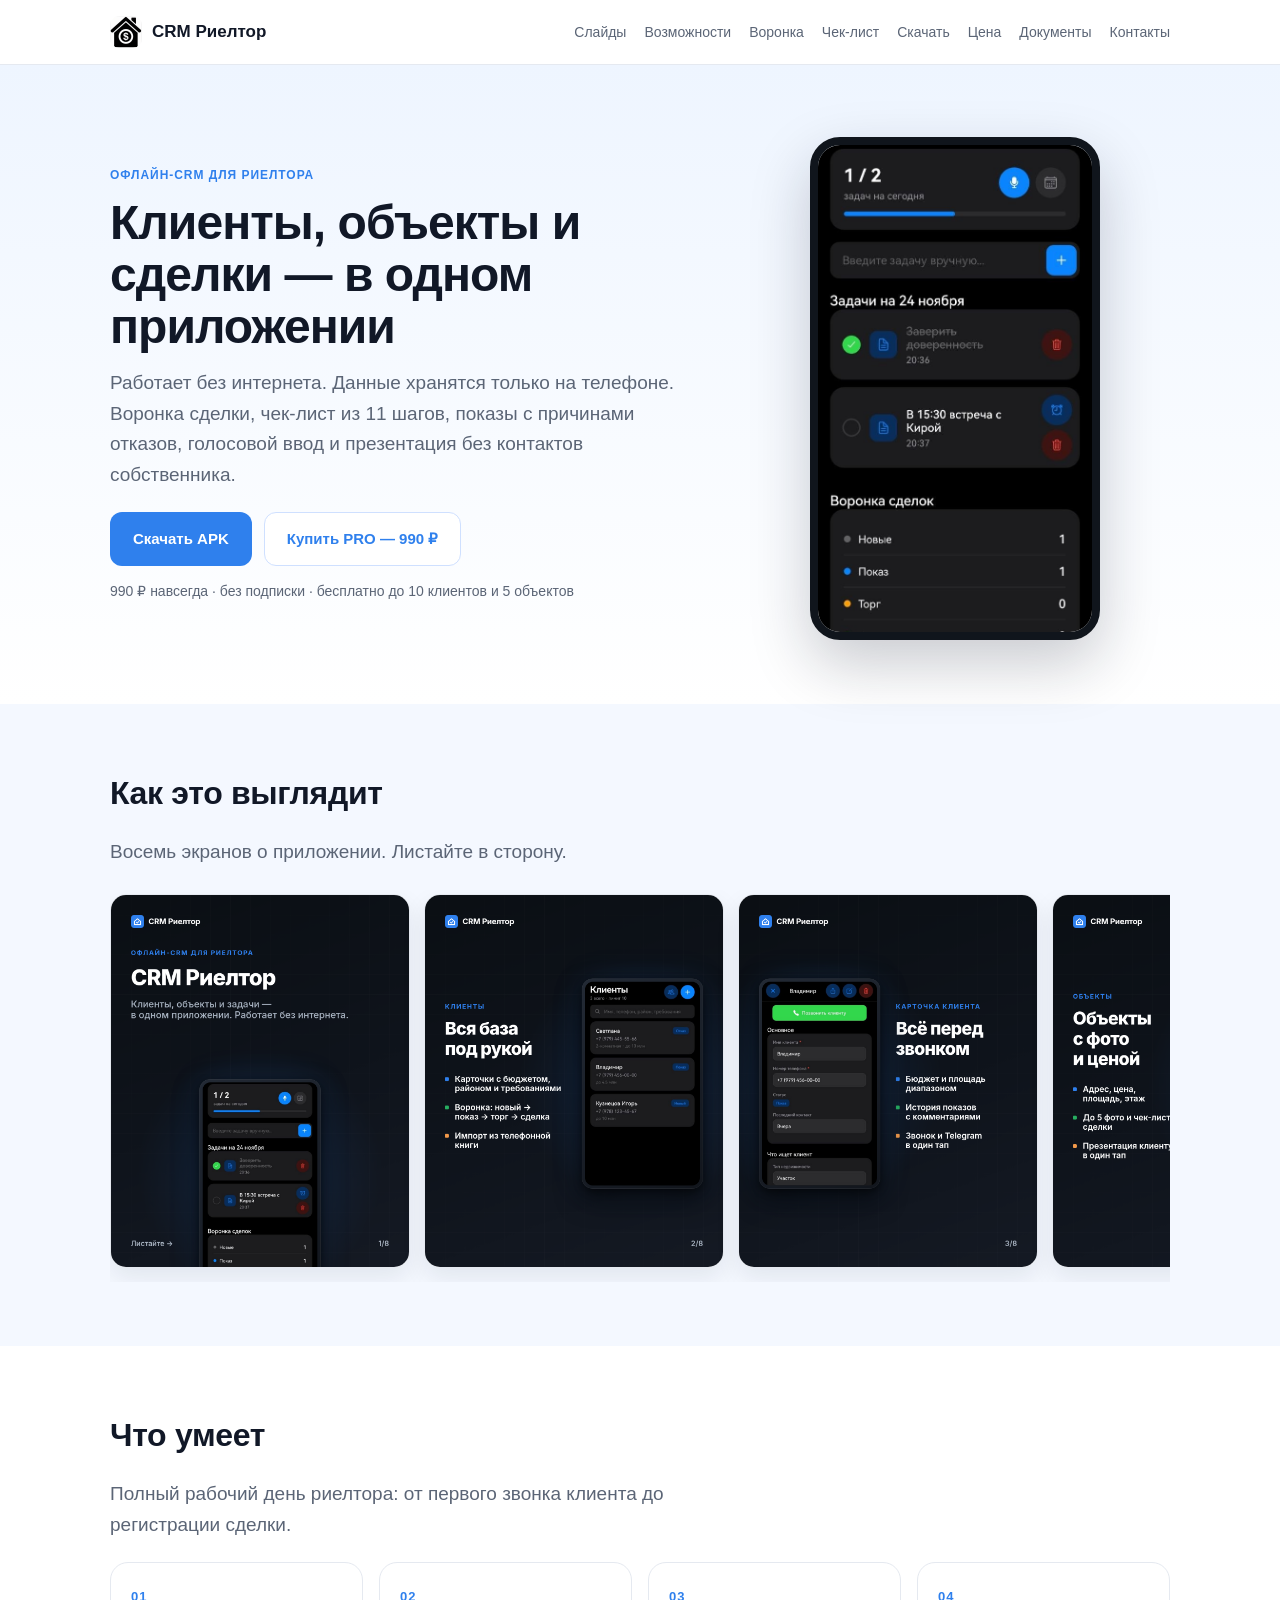
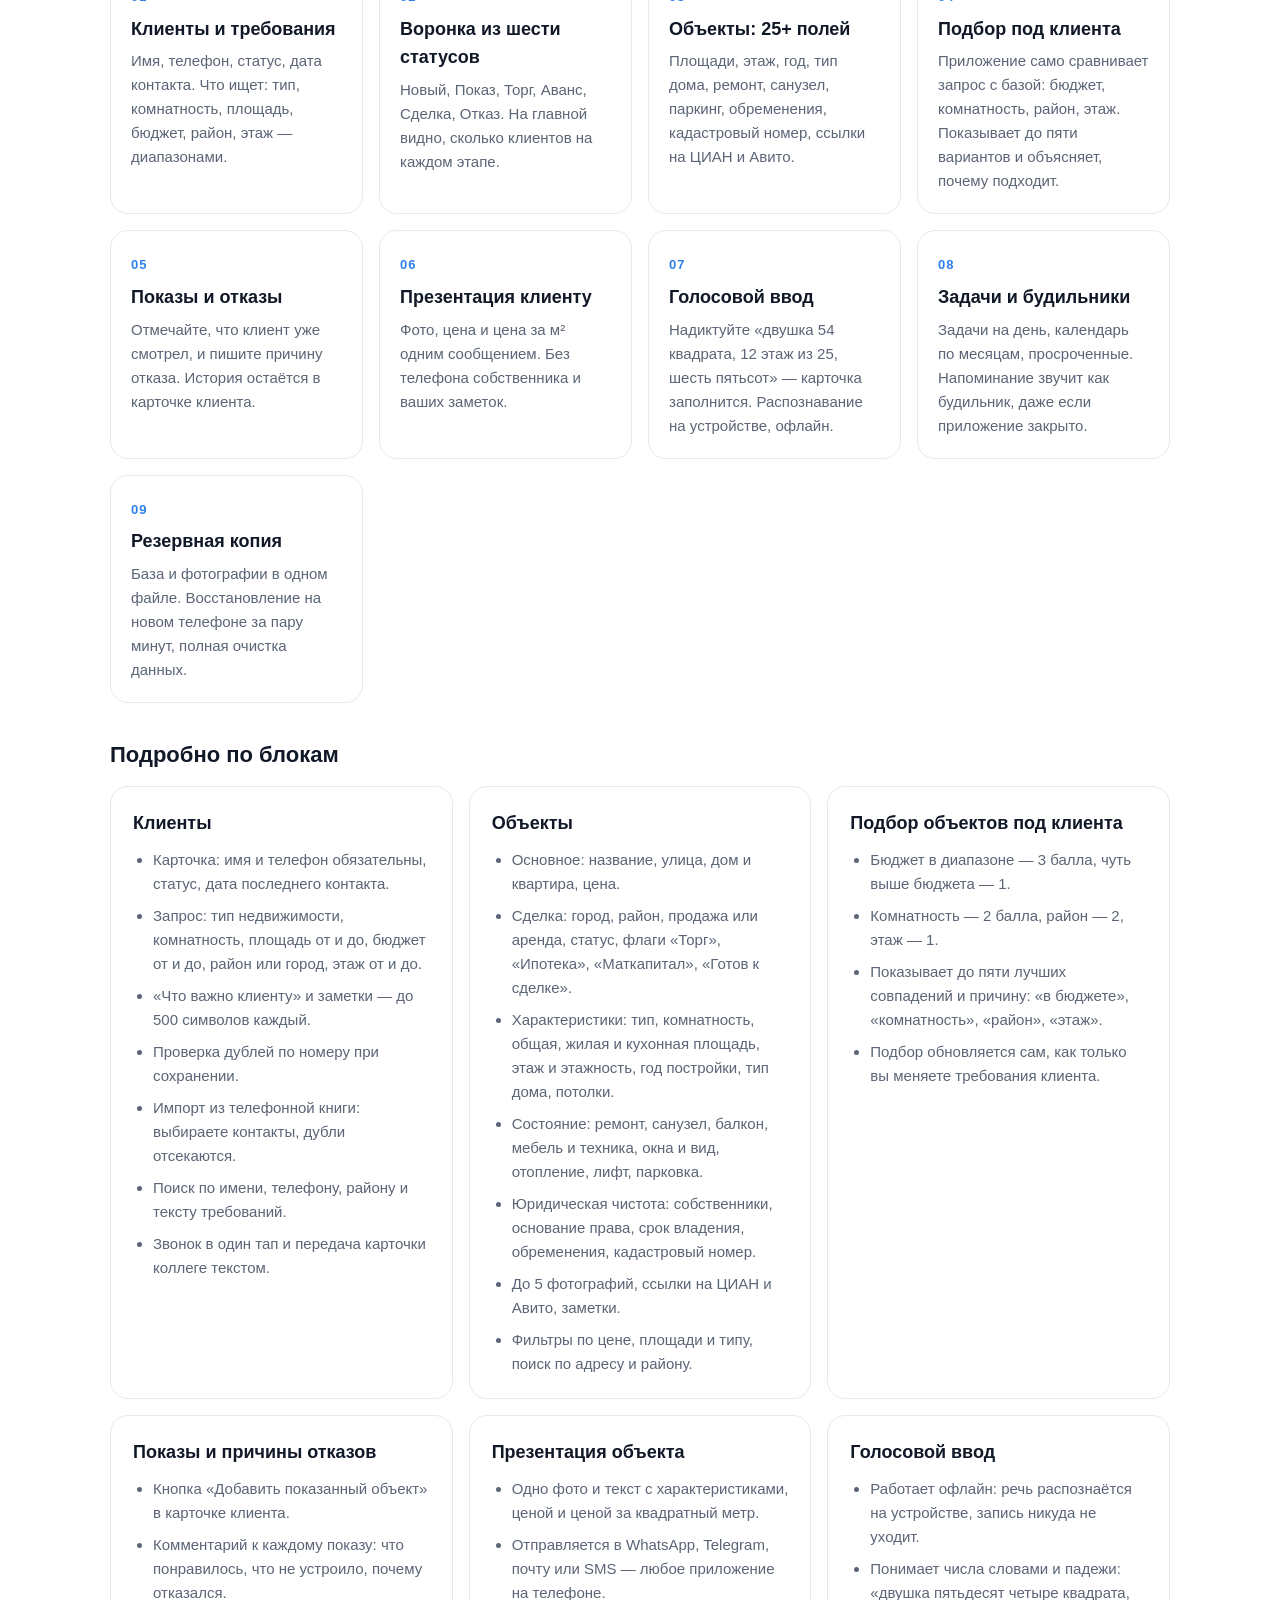
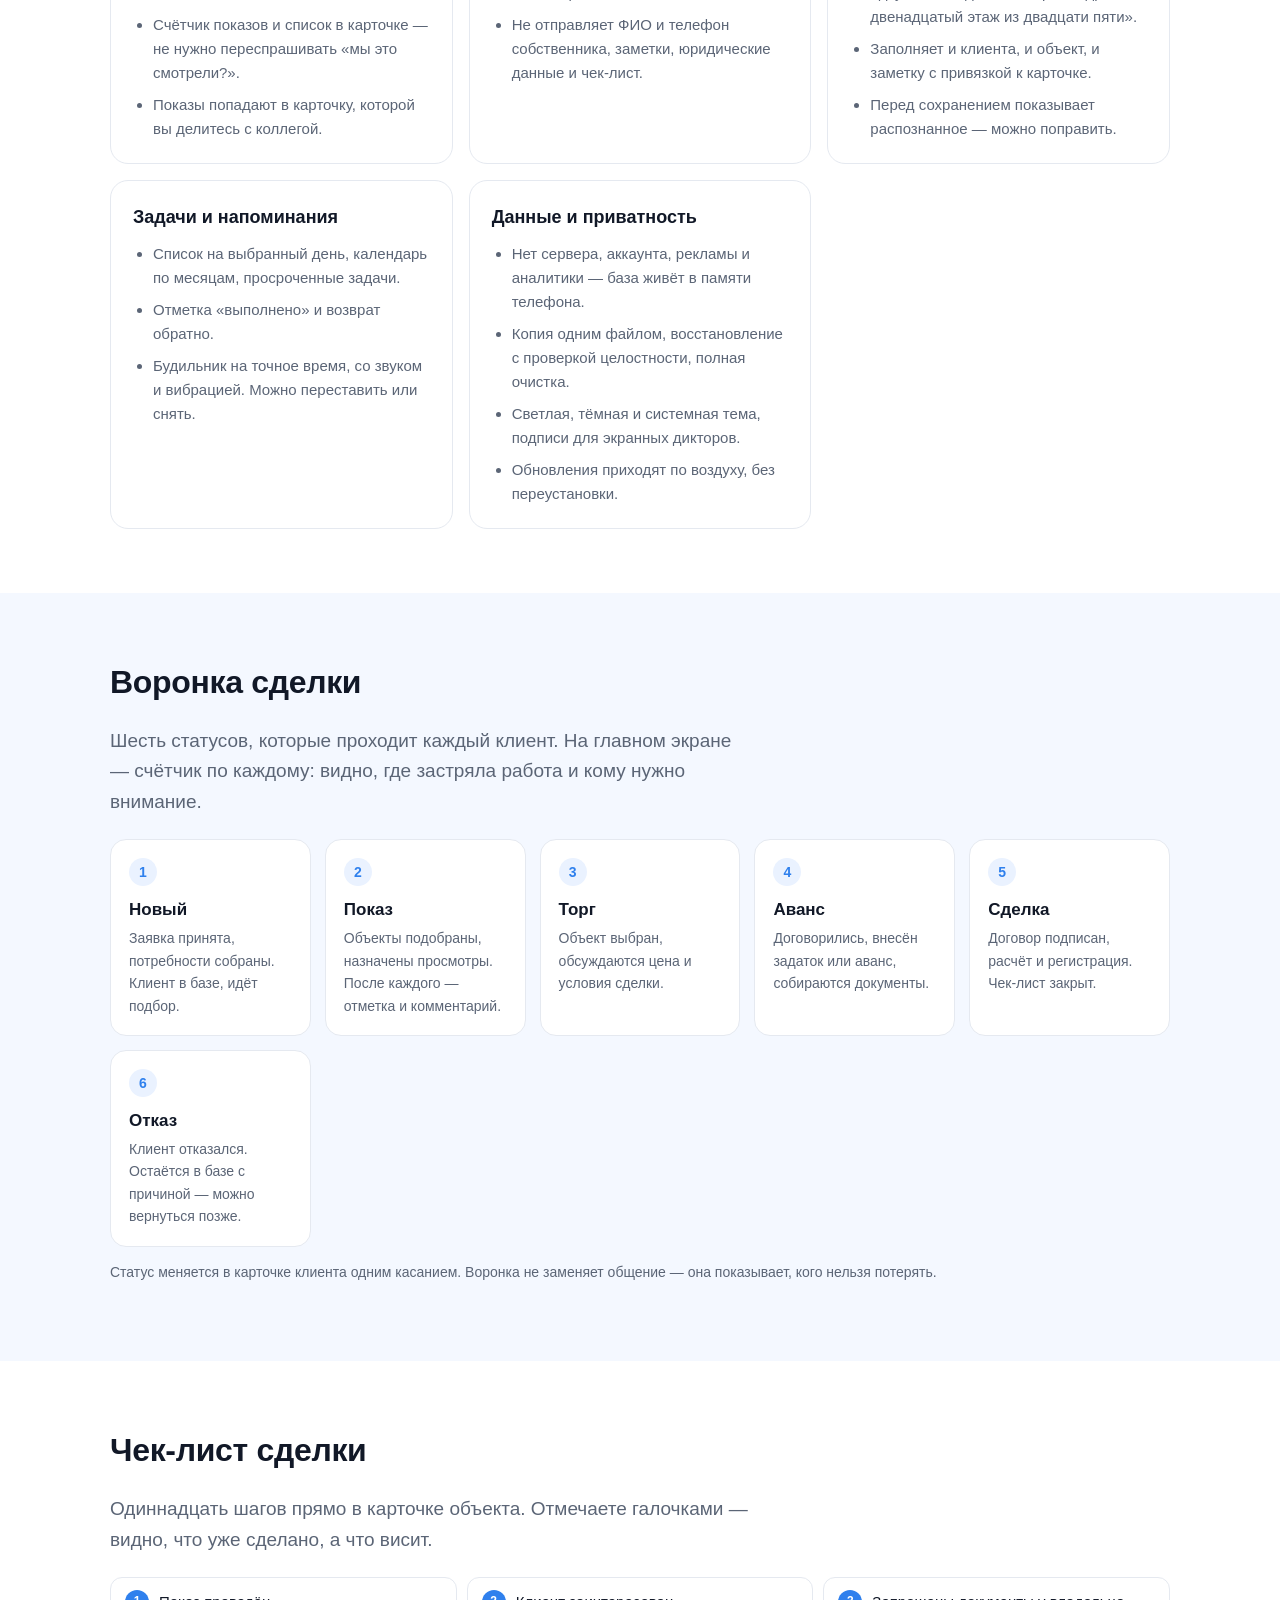
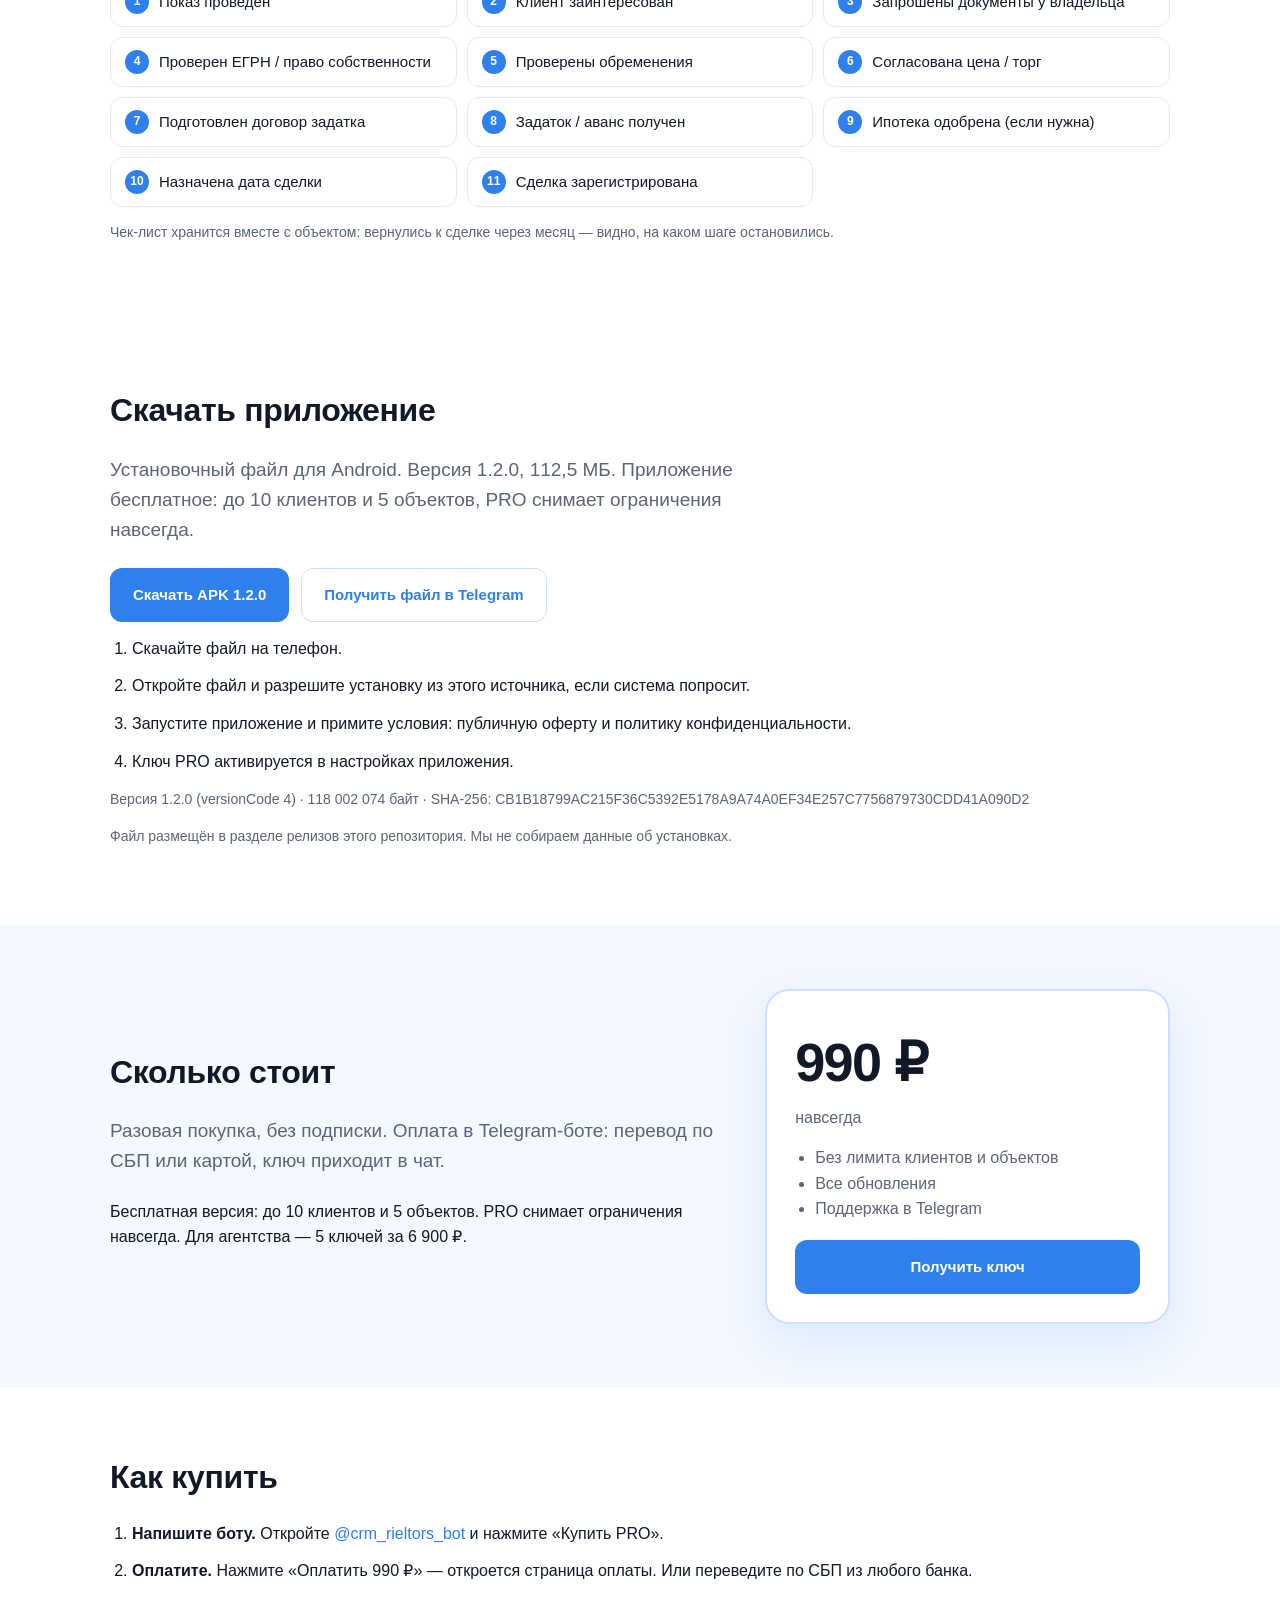
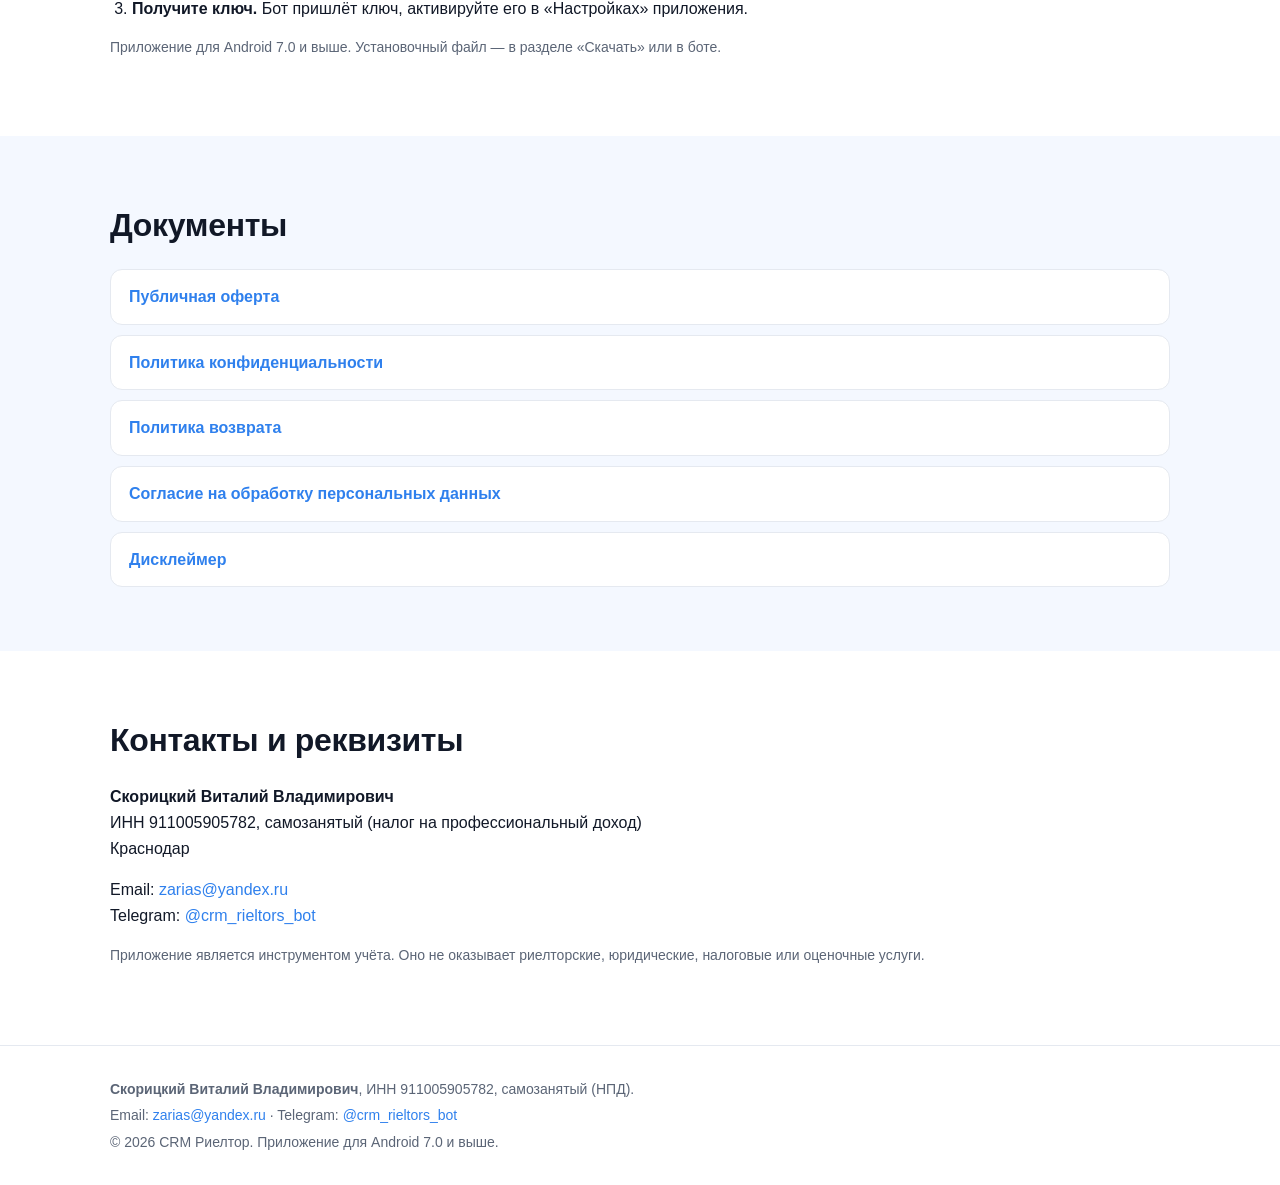
==== commit 50c009a5: "feat: слайды подняты над блоком возможностей, версия css в ссылке" ====
--- a/index.html
+++ b/index.html
@@ -7,17 +7,17 @@
 <meta name="description" content="CRM Риелтор — офлайн-приложение для риелтора: клиенты, объекты, воронка сделки, чек-лист, показы и голосовой ввод. Данные хранятся на телефоне. 990 ₽ навсегда.">
 <meta name="theme-color" content="#2f80ed">
 <link rel="icon" href="icon.png">
-<link rel="stylesheet" href="style.css">
+<link rel="stylesheet" href="style.css?v=3">
 </head>
 <body>
 <header class="site-header">
   <div class="wrap header-inner">
     <a class="brand" href="index.html"><img src="icon.png" alt="Логотип CRM Риелтор"> CRM Риелтор</a>
     <nav aria-label="Разделы сайта">
+      <a href="#slides">Слайды</a>
       <a href="#features">Возможности</a>
       <a href="#funnel">Воронка</a>
       <a href="#checklist">Чек-лист</a>
-      <a href="#slides">Слайды</a>
       <a href="#download">Скачать</a>
       <a href="#price">Цена</a>
       <a href="#docs">Документы</a>
@@ -40,6 +40,23 @@
       <p class="note">990 ₽ навсегда · без подписки · бесплатно до 10 клиентов и 5 объектов</p>
     </div>
     <div class="phone"><img src="screenshot.jpg" alt="Экран приложения CRM Риелтор" width="290" height="580"></div>
+  </div>
+</section>
+
+<section class="section tinted" id="slides">
+  <div class="wrap">
+    <h2>Как это выглядит</h2>
+    <p class="lead">Восемь экранов о приложении. Листайте в сторону.</p>
+    <div class="slides">
+      <a class="slide" href="slides/01.png"><img src="slides/01.png" alt="Слайд 1: CRM Риелтор" loading="lazy"></a>
+      <a class="slide" href="slides/02.png"><img src="slides/02.png" alt="Слайд 2: клиенты" loading="lazy"></a>
+      <a class="slide" href="slides/03.png"><img src="slides/03.png" alt="Слайд 3: карточка клиента" loading="lazy"></a>
+      <a class="slide" href="slides/04.png"><img src="slides/04.png" alt="Слайд 4: объекты" loading="lazy"></a>
+      <a class="slide" href="slides/05.png"><img src="slides/05.png" alt="Слайд 5: голосовой ввод" loading="lazy"></a>
+      <a class="slide" href="slides/06.png"><img src="slides/06.png" alt="Слайд 6: задачи" loading="lazy"></a>
+      <a class="slide" href="slides/07.png"><img src="slides/07.png" alt="Слайд 7: презентация" loading="lazy"></a>
+      <a class="slide" href="slides/08.png"><img src="slides/08.png" alt="Слайд 8: QR-код на бота" loading="lazy"></a>
+    </div>
   </div>
 </section>
 
@@ -186,22 +203,6 @@
   </div>
 </section>
 
-<section class="section tinted" id="slides">
-  <div class="wrap">
-    <h2>Как это выглядит</h2>
-    <p class="lead">Восемь экранов о приложении. Листайте в сторону.</p>
-    <div class="slides">
-      <a class="slide" href="slides/01.png"><img src="slides/01.png" alt="Слайд 1: CRM Риелтор" loading="lazy"></a>
-      <a class="slide" href="slides/02.png"><img src="slides/02.png" alt="Слайд 2: клиенты" loading="lazy"></a>
-      <a class="slide" href="slides/03.png"><img src="slides/03.png" alt="Слайд 3: карточка клиента" loading="lazy"></a>
-      <a class="slide" href="slides/04.png"><img src="slides/04.png" alt="Слайд 4: объекты" loading="lazy"></a>
-      <a class="slide" href="slides/05.png"><img src="slides/05.png" alt="Слайд 5: голосовой ввод" loading="lazy"></a>
-      <a class="slide" href="slides/06.png"><img src="slides/06.png" alt="Слайд 6: задачи" loading="lazy"></a>
-      <a class="slide" href="slides/07.png"><img src="slides/07.png" alt="Слайд 7: презентация" loading="lazy"></a>
-      <a class="slide" href="slides/08.png"><img src="slides/08.png" alt="Слайд 8: QR-код на бота" loading="lazy"></a>
-    </div>
-  </div>
-</section>
 
 <section class="section" id="download">
   <div class="wrap">
--- a/style.css
+++ b/style.css
@@ -205,15 +205,13 @@
 }
 
 @media (max-width: 760px) {
-  .header-inner { flex-wrap: wrap; gap: 4px; padding-top: 10px; }
+  .header-inner { flex-wrap: wrap; gap: 6px; padding-top: 10px; padding-bottom: 8px; }
   nav {
-    width: 100%; gap: 14px; overflow-x: auto; flex-wrap: nowrap;
-    padding-bottom: 6px; justify-content: flex-start;
-    scrollbar-width: none;
+    width: 100%; gap: 6px 14px; flex-wrap: wrap;
+    justify-content: flex-start; padding-bottom: 2px;
   }
-  nav::-webkit-scrollbar { display: none; }
-  nav a { white-space: nowrap; font-size: 13px; }
-  section[id] { scroll-margin-top: 104px; }
+  nav a { font-size: 13px; line-height: 1.9; }
+  section[id] { scroll-margin-top: 112px; }
 }
 
 @media (max-width: 560px) {
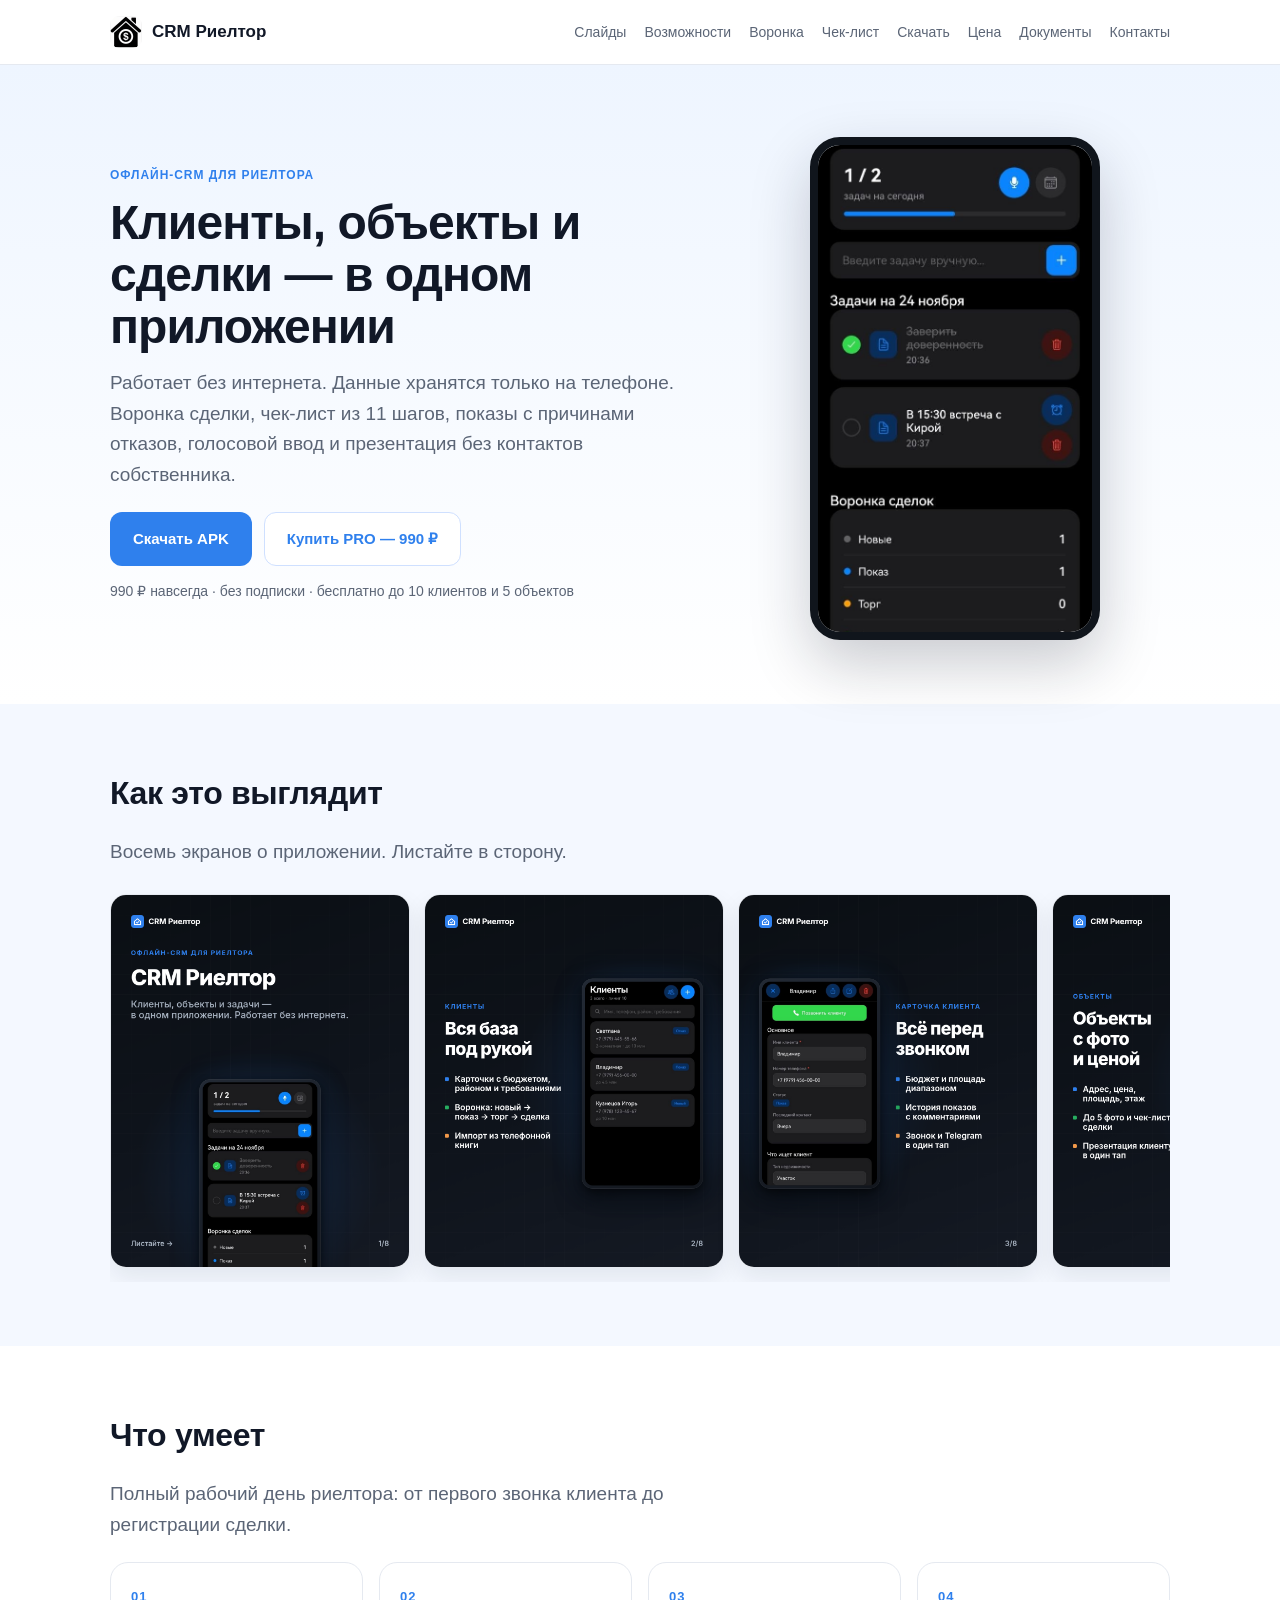
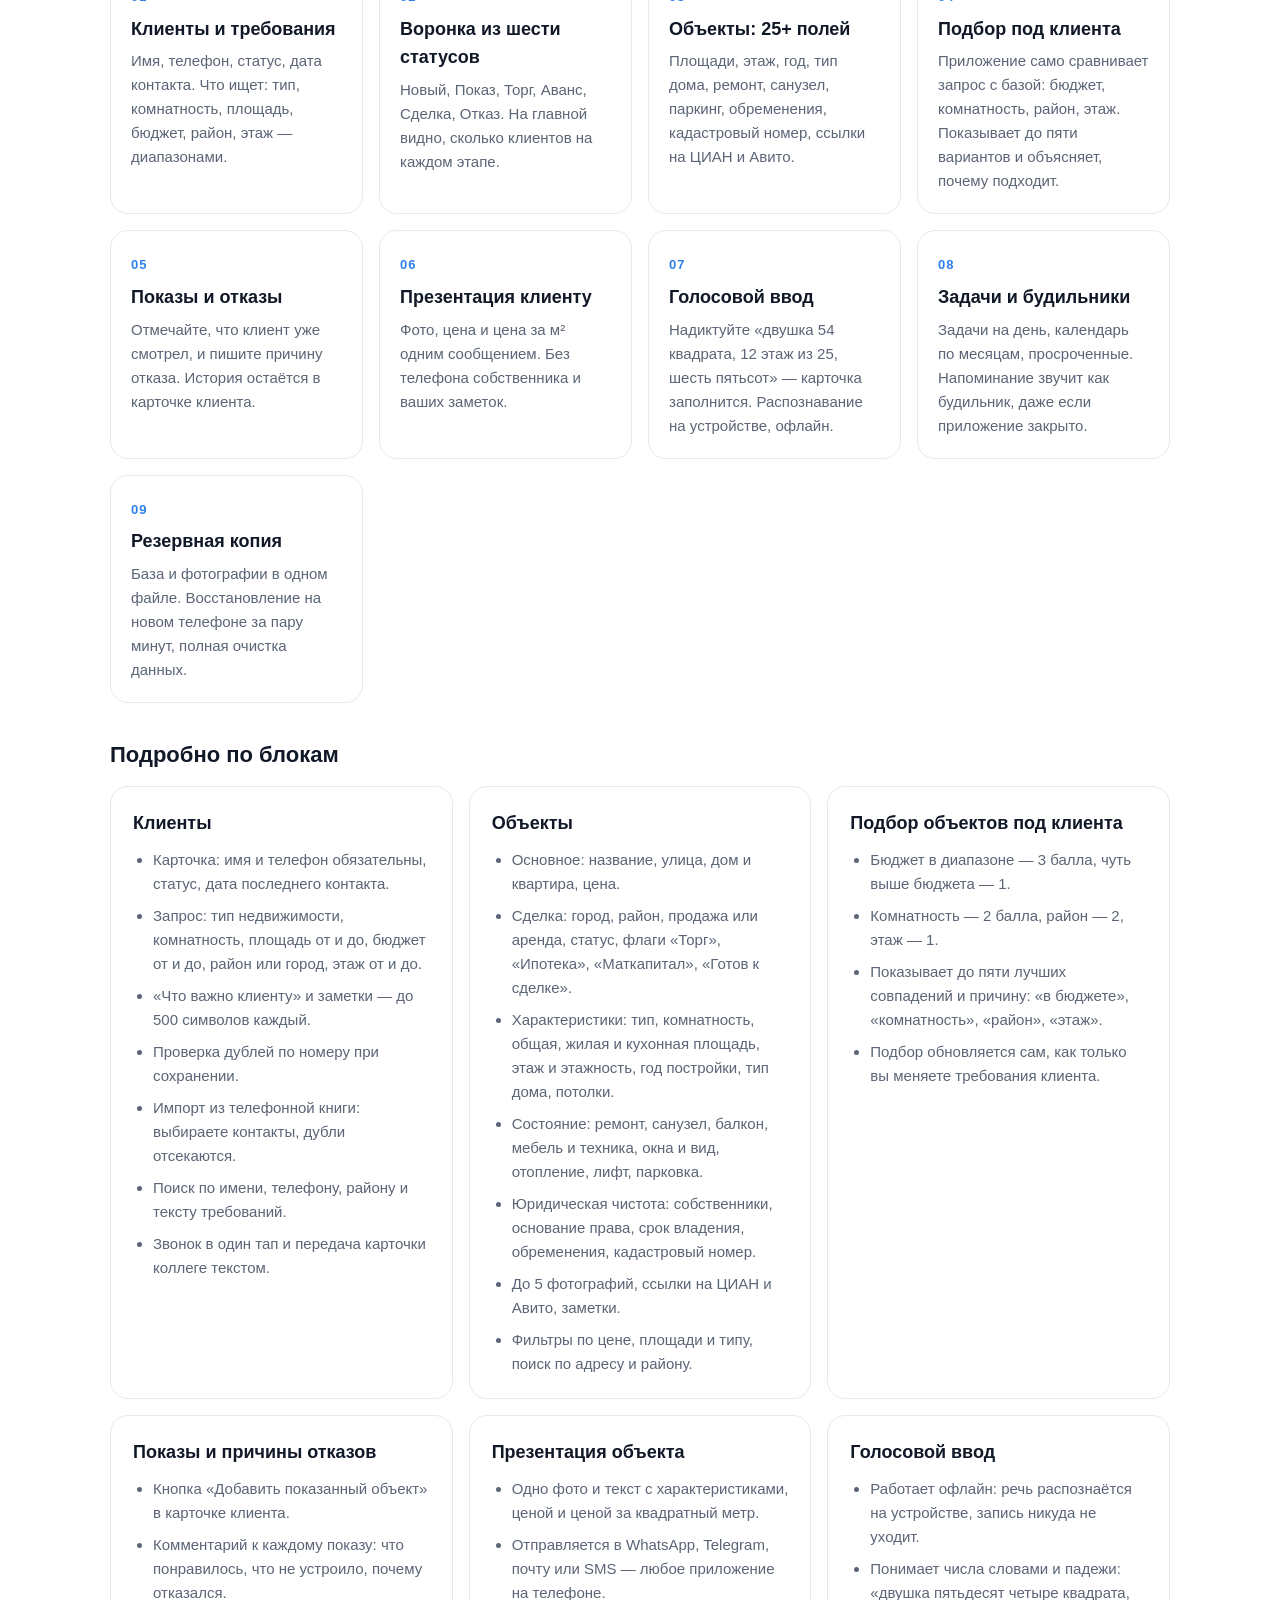
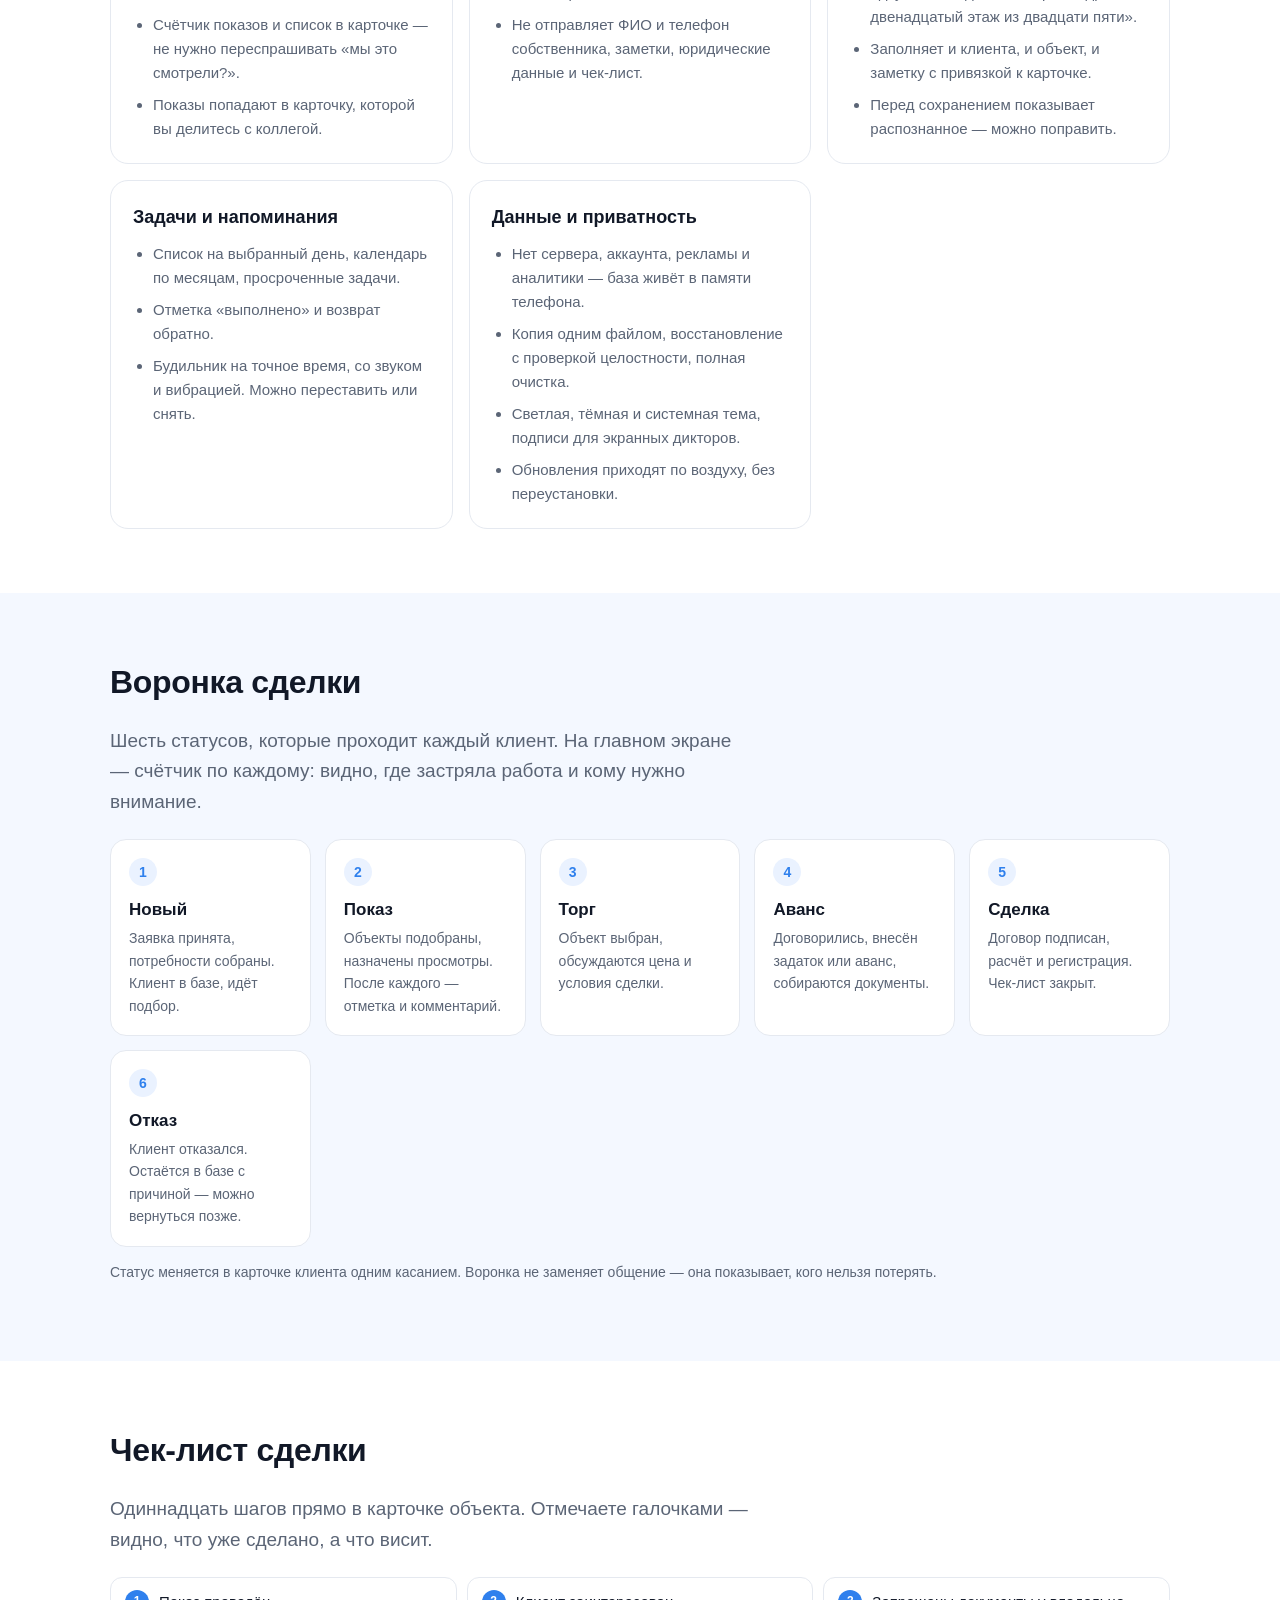
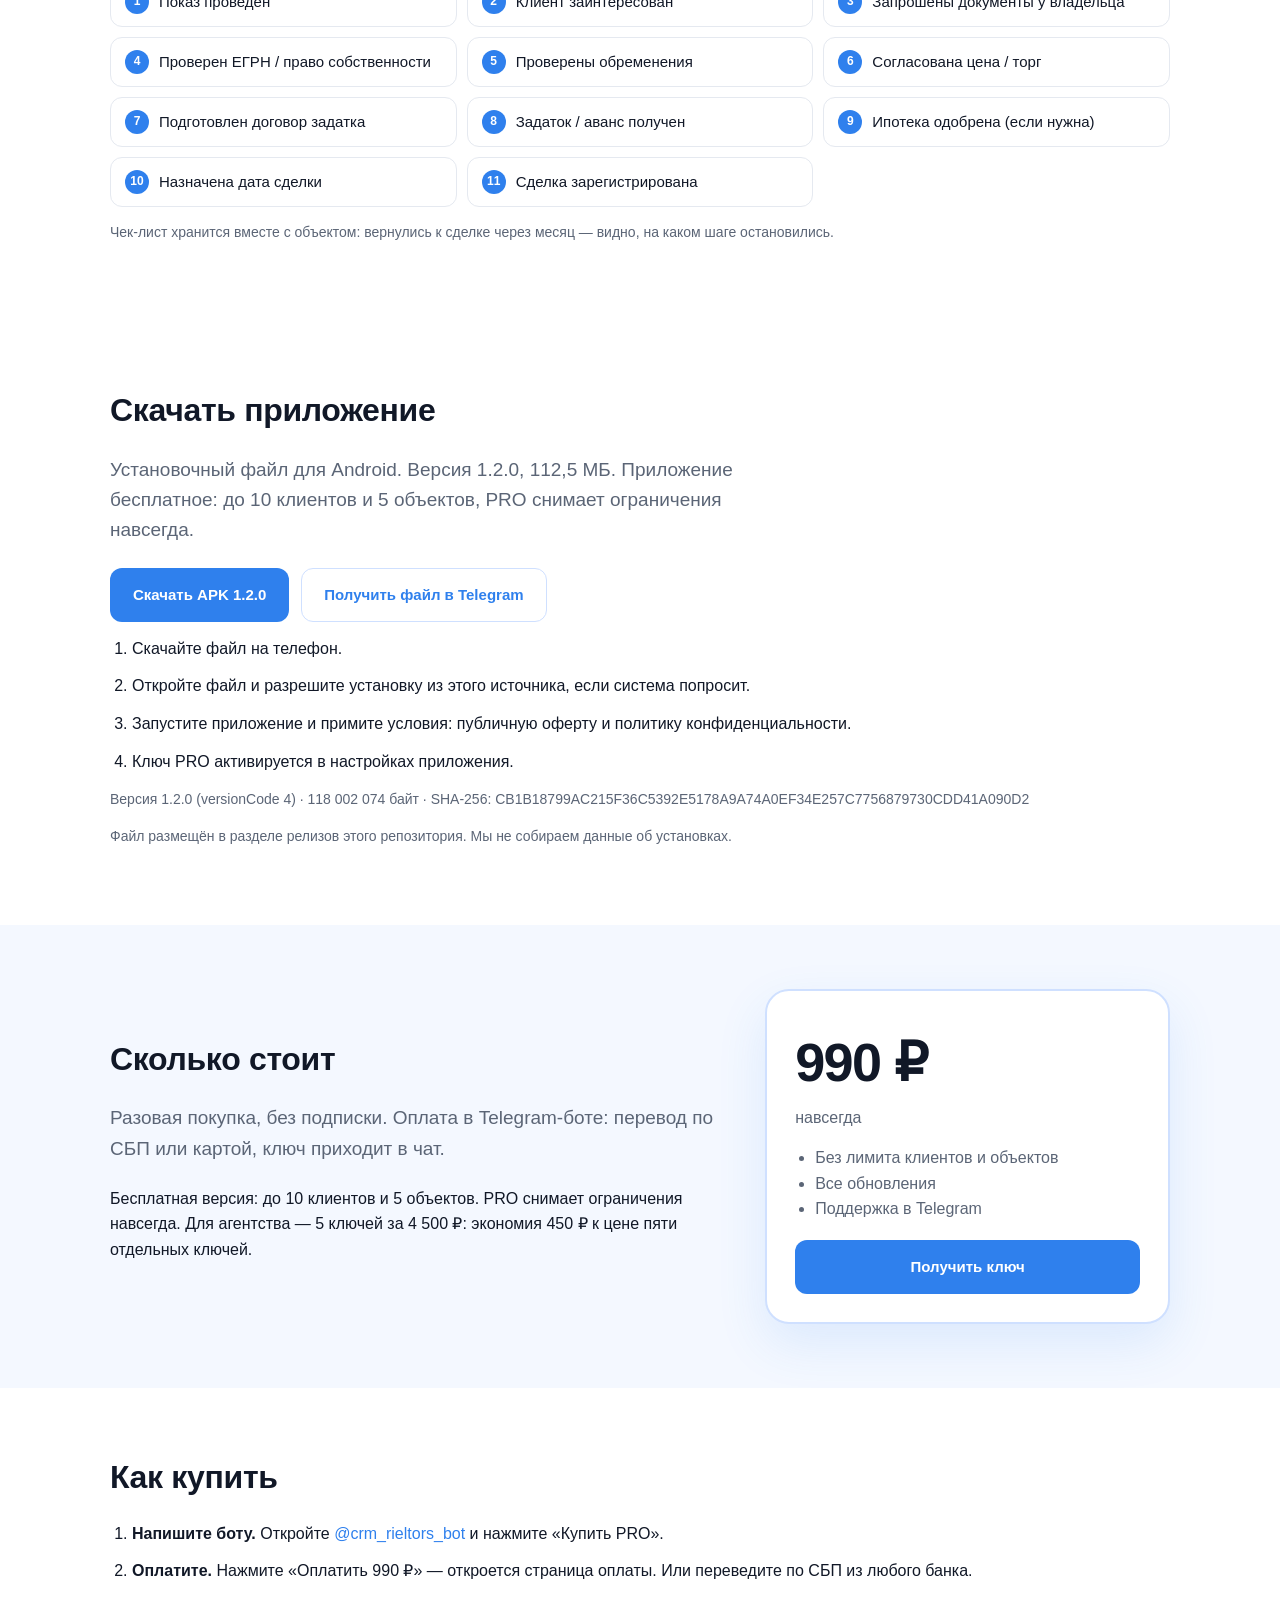
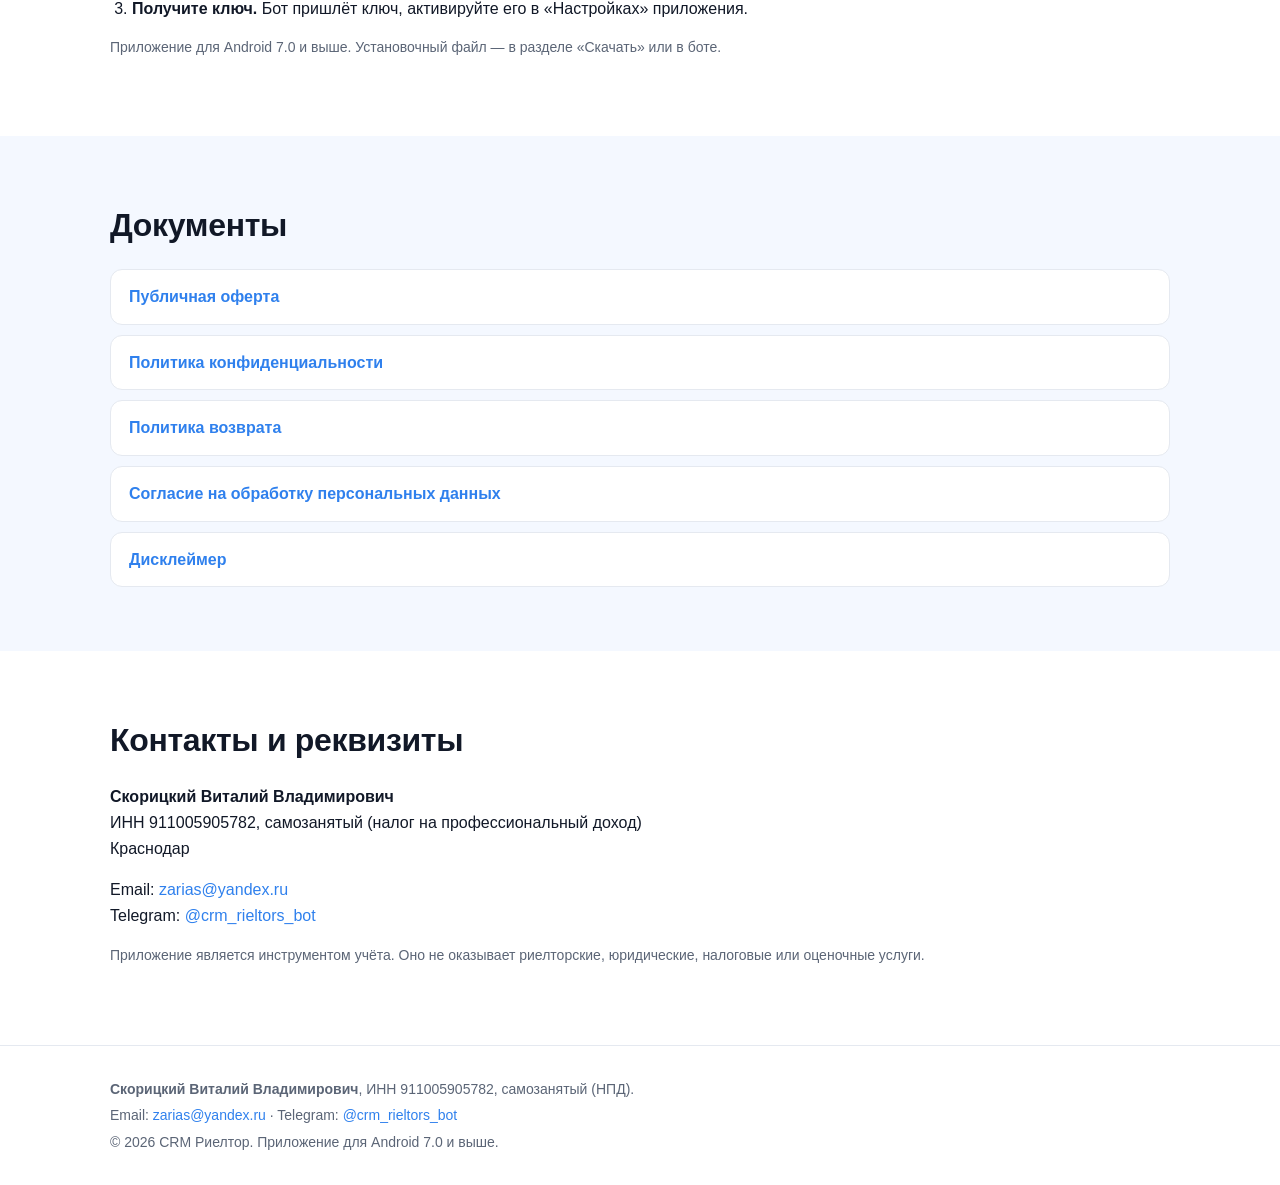
==== commit d88abbee: "fix: пакет для агентства — 5 ключей за 4 500 ₽ вместо 6 900" ====
--- a/index.html
+++ b/index.html
@@ -228,7 +228,7 @@
     <div>
       <h2>Сколько стоит</h2>
       <p class="lead">Разовая покупка, без подписки. Оплата в Telegram-боте: перевод по СБП или картой, ключ приходит в чат.</p>
-      <p>Бесплатная версия: до 10 клиентов и 5 объектов. PRO снимает ограничения навсегда. Для агентства — 5 ключей за 6 900 ₽.</p>
+      <p>Бесплатная версия: до 10 клиентов и 5 объектов. PRO снимает ограничения навсегда. Для агентства — 5 ключей за 4 500 ₽: экономия 450 ₽ к цене пяти отдельных ключей.</p>
     </div>
     <div class="price-card">
       <div class="price">990 ₽</div>
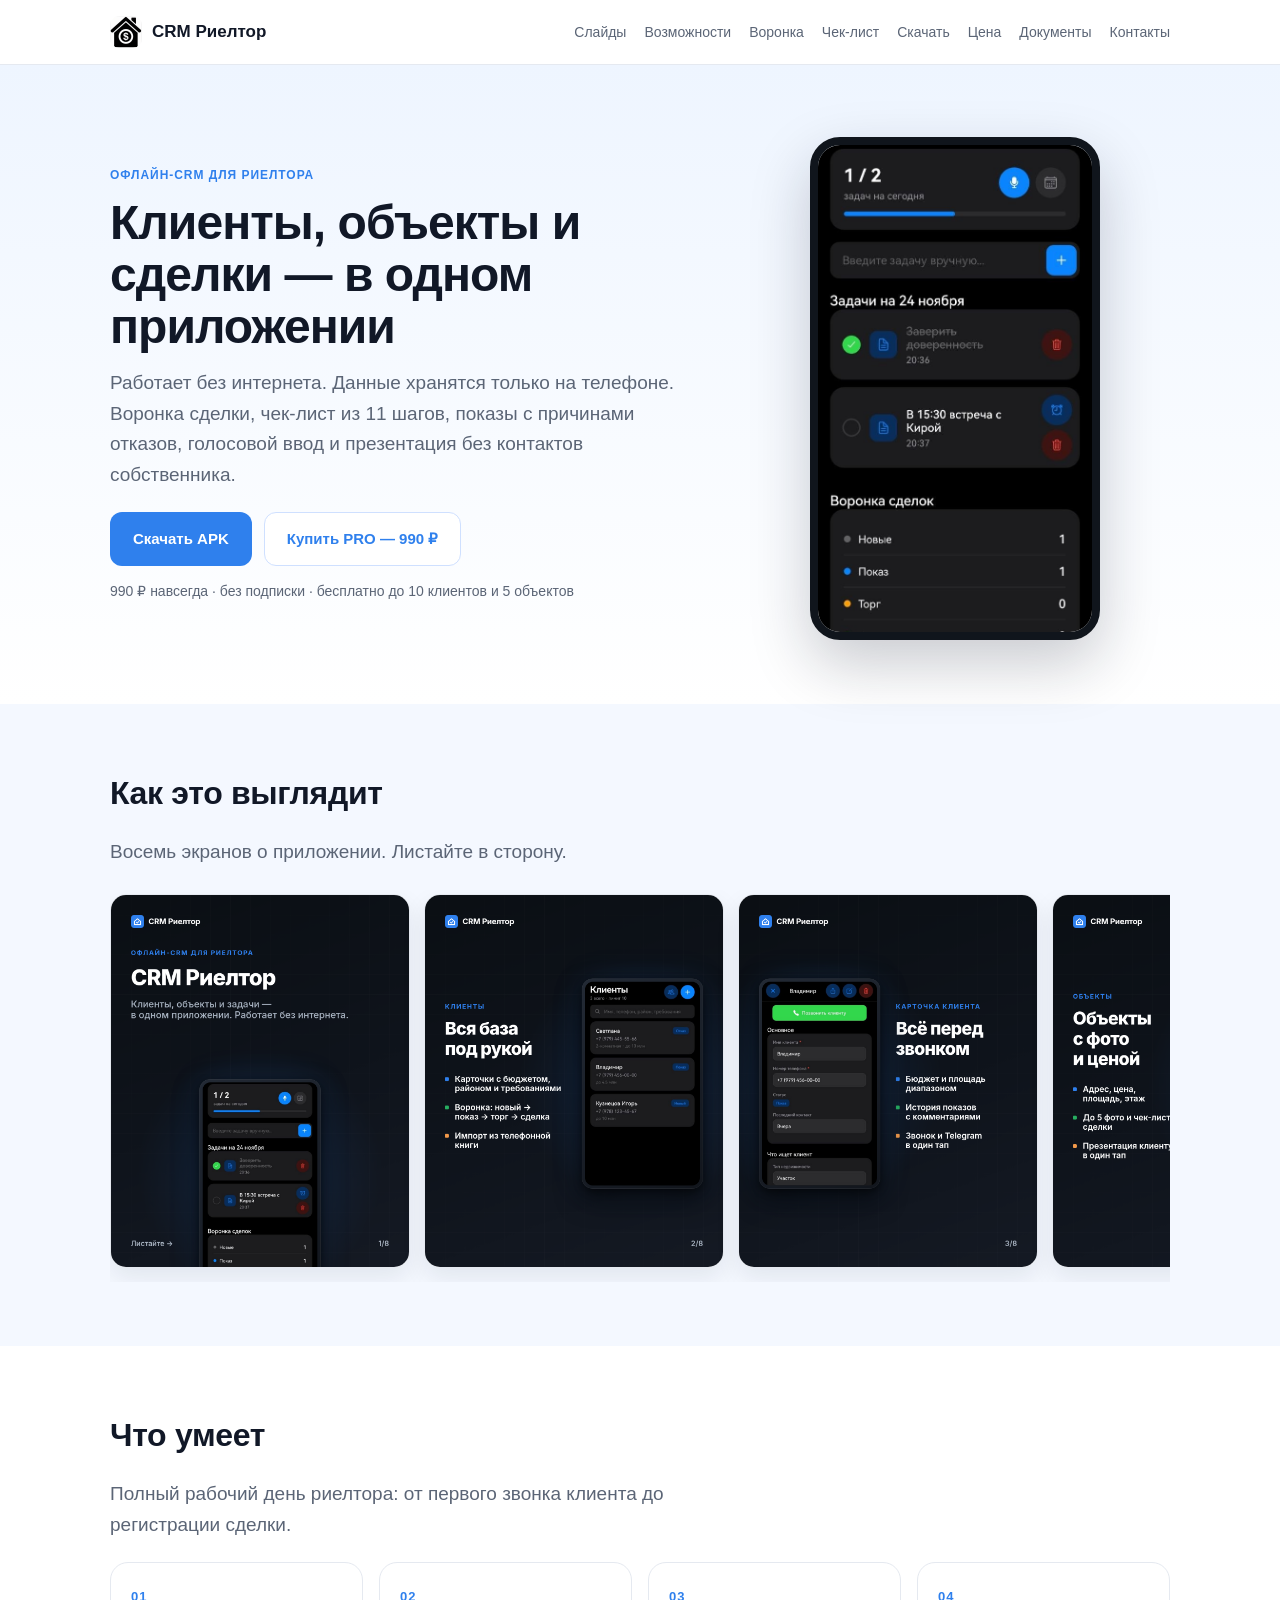
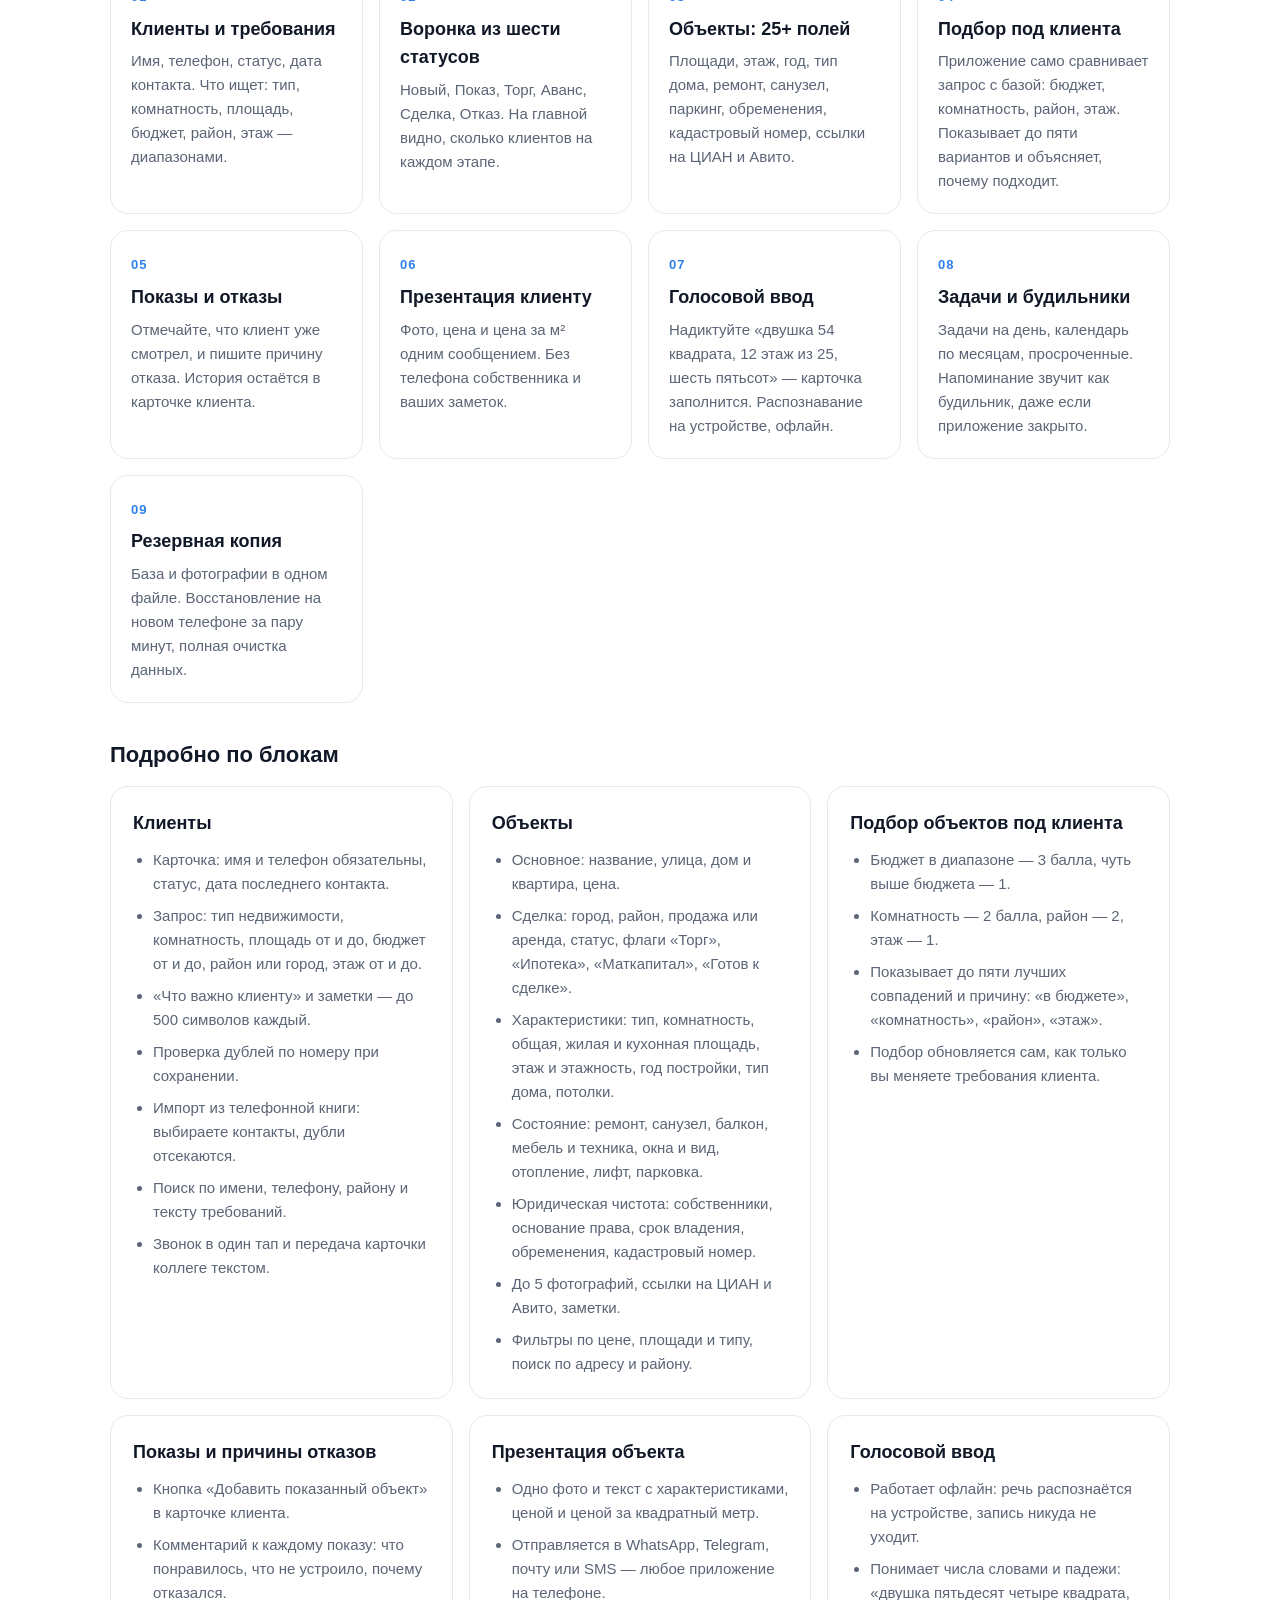
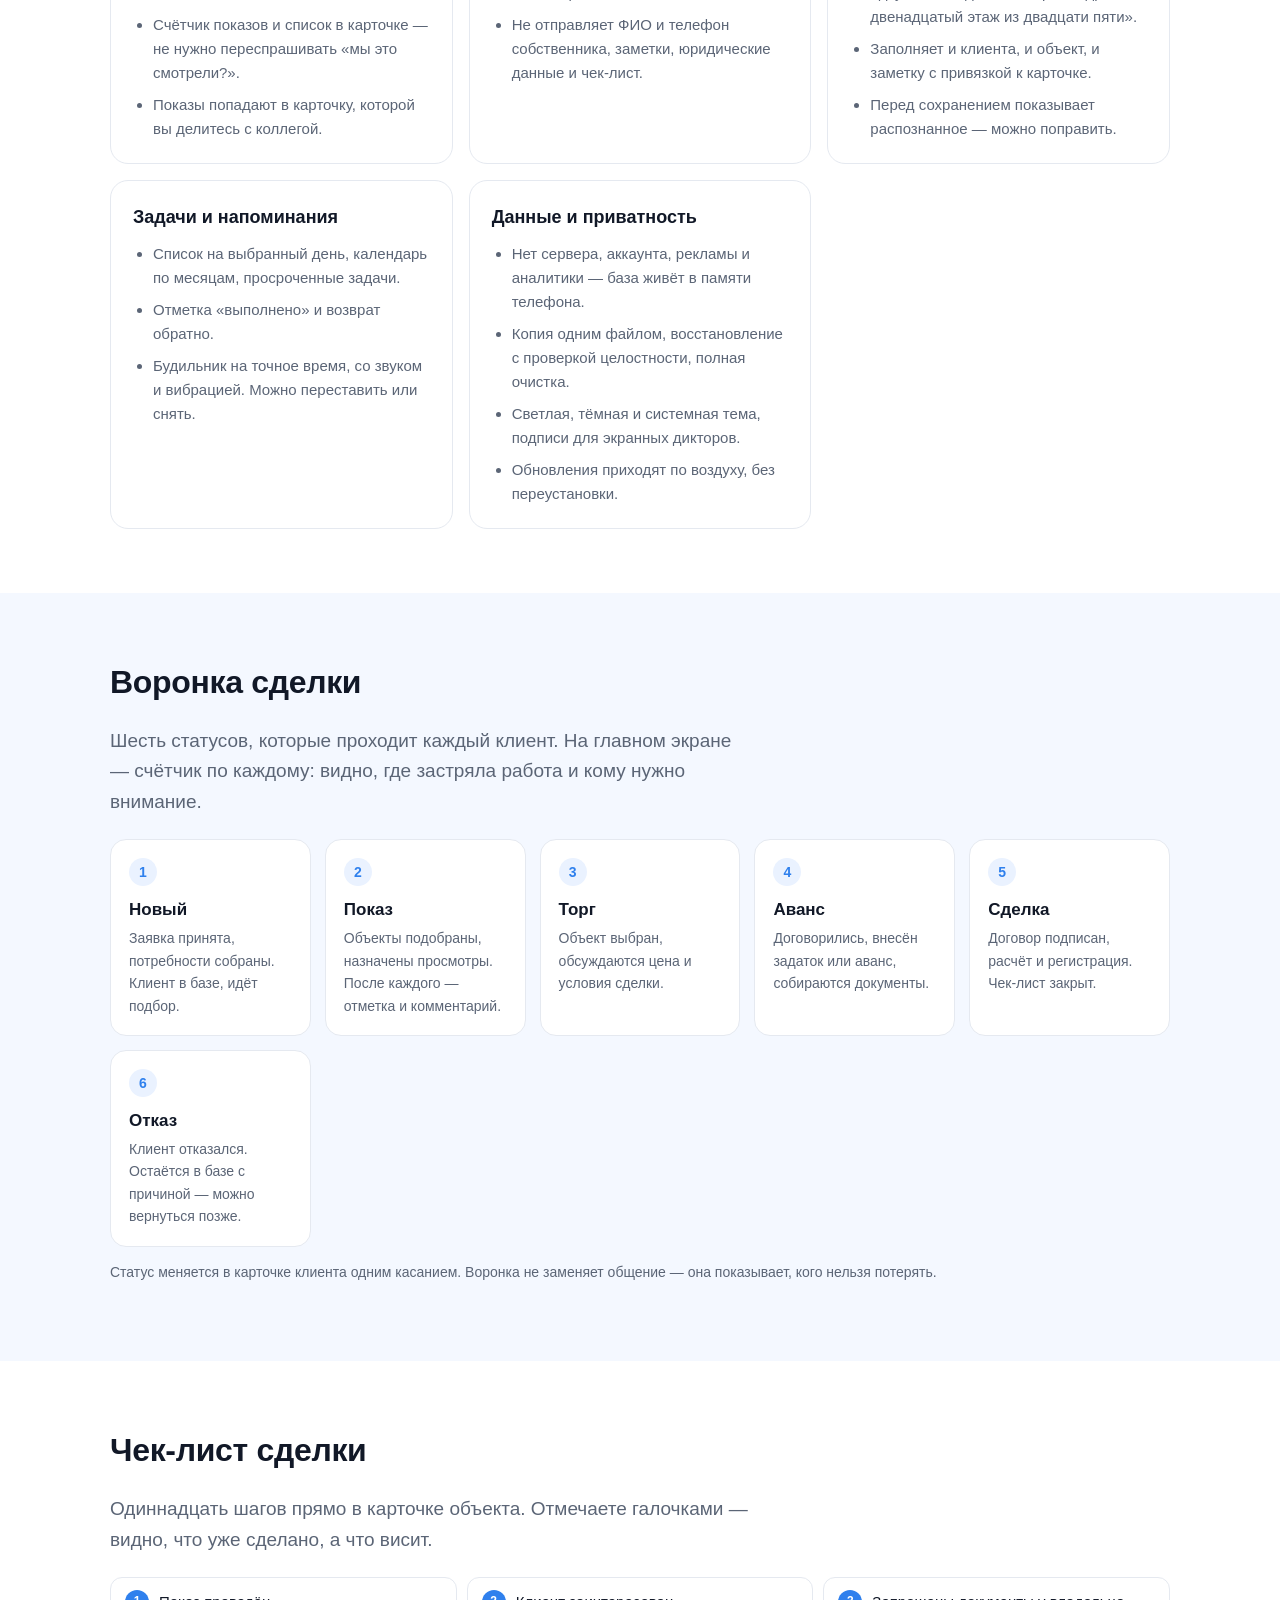
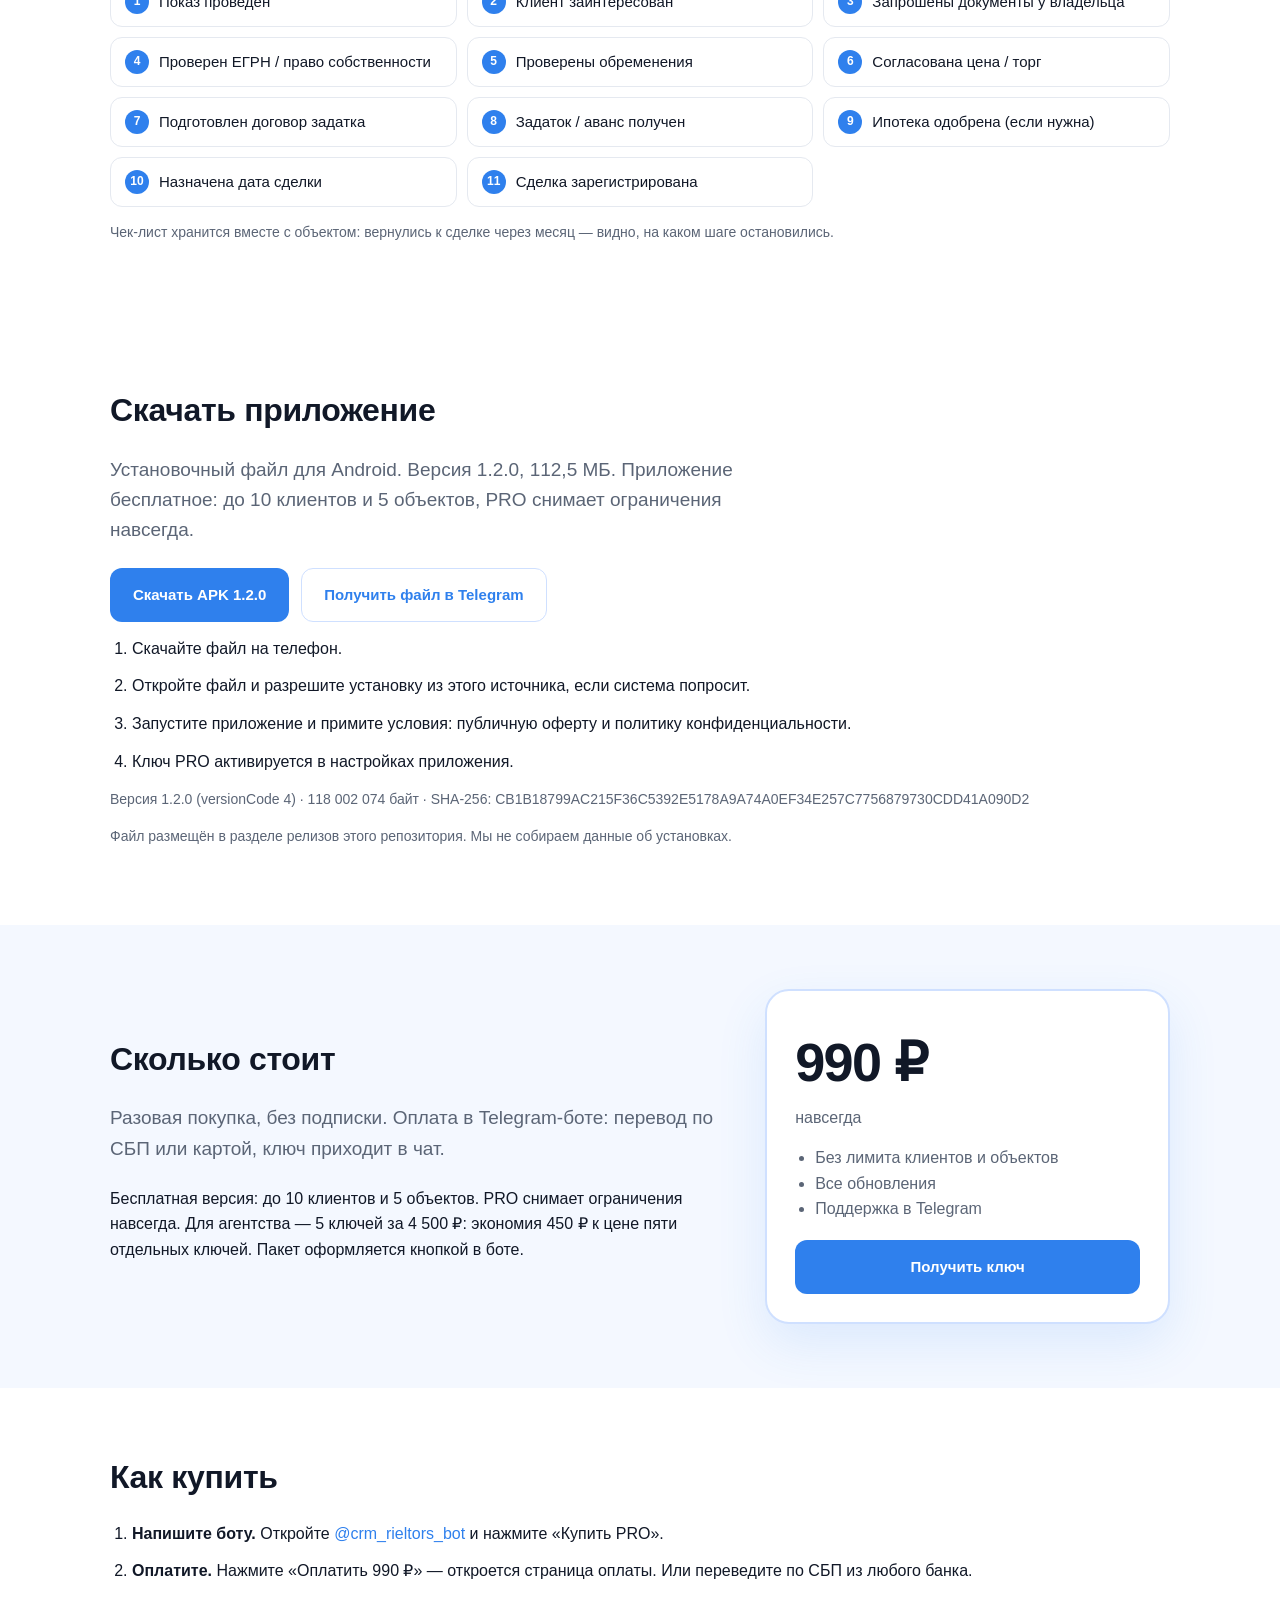
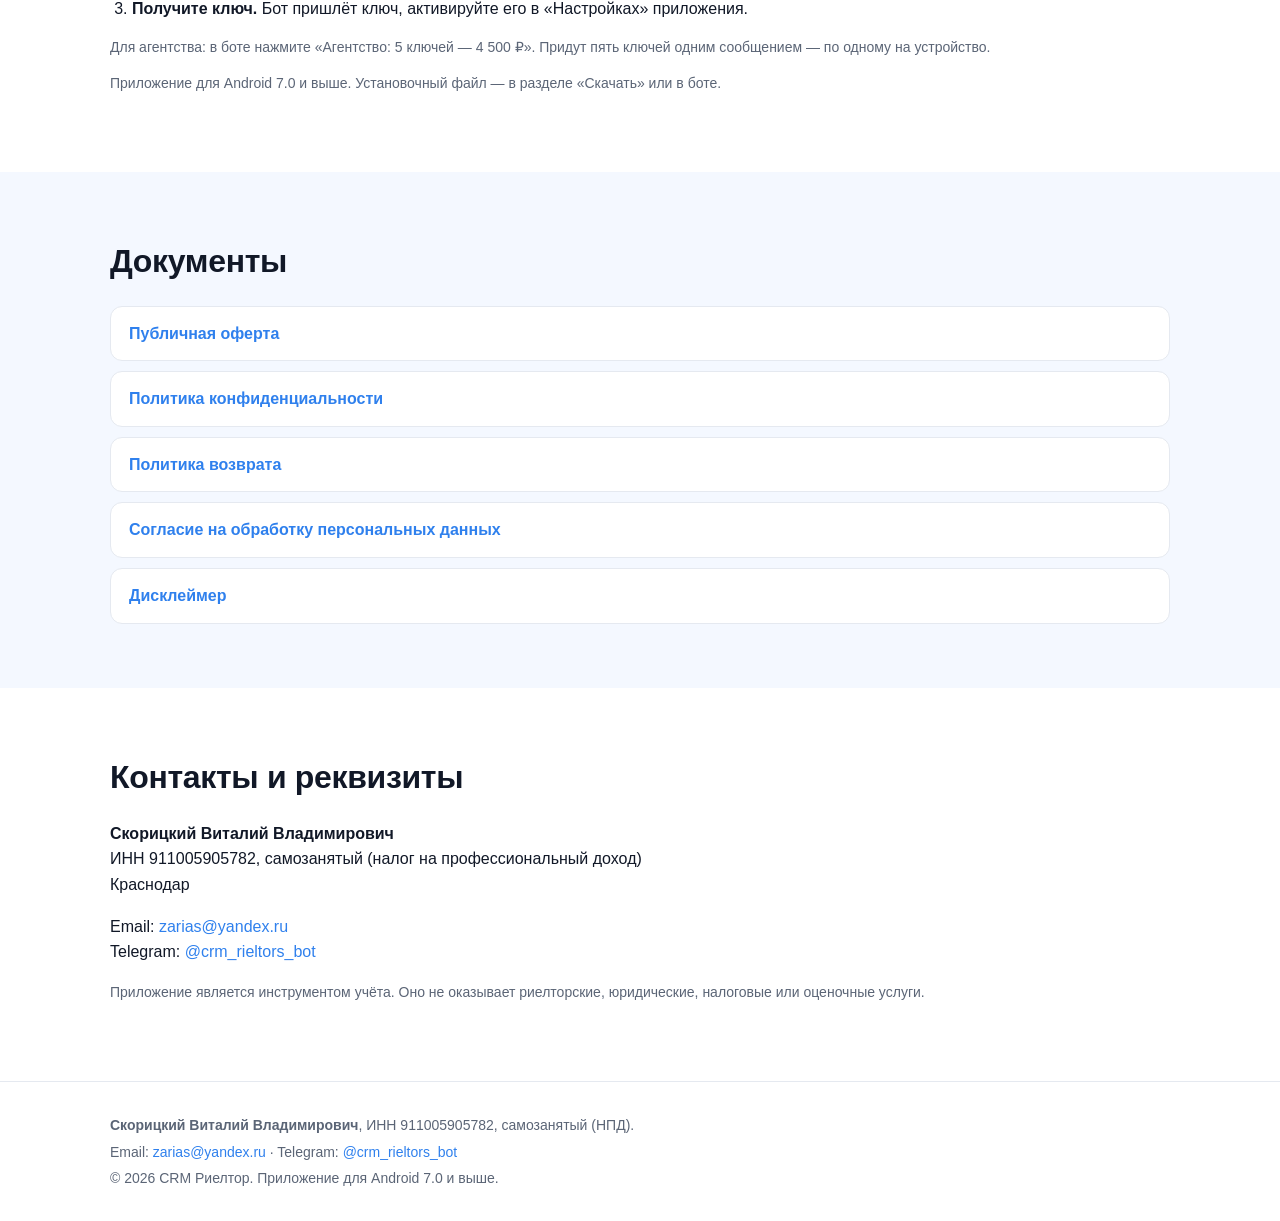
==== commit a1bd8872: "feat: пакет для агентства оформляется кнопкой в боте" ====
--- a/index.html
+++ b/index.html
@@ -228,7 +228,7 @@
     <div>
       <h2>Сколько стоит</h2>
       <p class="lead">Разовая покупка, без подписки. Оплата в Telegram-боте: перевод по СБП или картой, ключ приходит в чат.</p>
-      <p>Бесплатная версия: до 10 клиентов и 5 объектов. PRO снимает ограничения навсегда. Для агентства — 5 ключей за 4 500 ₽: экономия 450 ₽ к цене пяти отдельных ключей.</p>
+      <p>Бесплатная версия: до 10 клиентов и 5 объектов. PRO снимает ограничения навсегда. Для агентства — 5 ключей за 4 500 ₽: экономия 450 ₽ к цене пяти отдельных ключей. Пакет оформляется кнопкой в боте.</p>
     </div>
     <div class="price-card">
       <div class="price">990 ₽</div>
@@ -251,6 +251,7 @@
       <li><strong>Оплатите.</strong> Нажмите «Оплатить 990 ₽» — откроется страница оплаты. Или переведите по СБП из любого банка.</li>
       <li><strong>Получите ключ.</strong> Бот пришлёт ключ, активируйте его в «Настройках» приложения.</li>
     </ol>
+    <p class="note">Для агентства: в боте нажмите «Агентство: 5 ключей — 4 500 ₽». Придут пять ключей одним сообщением — по одному на устройство.</p>
     <p class="note">Приложение для Android 7.0 и выше. Установочный файл — в разделе «Скачать» или в боте.</p>
   </div>
 </section>
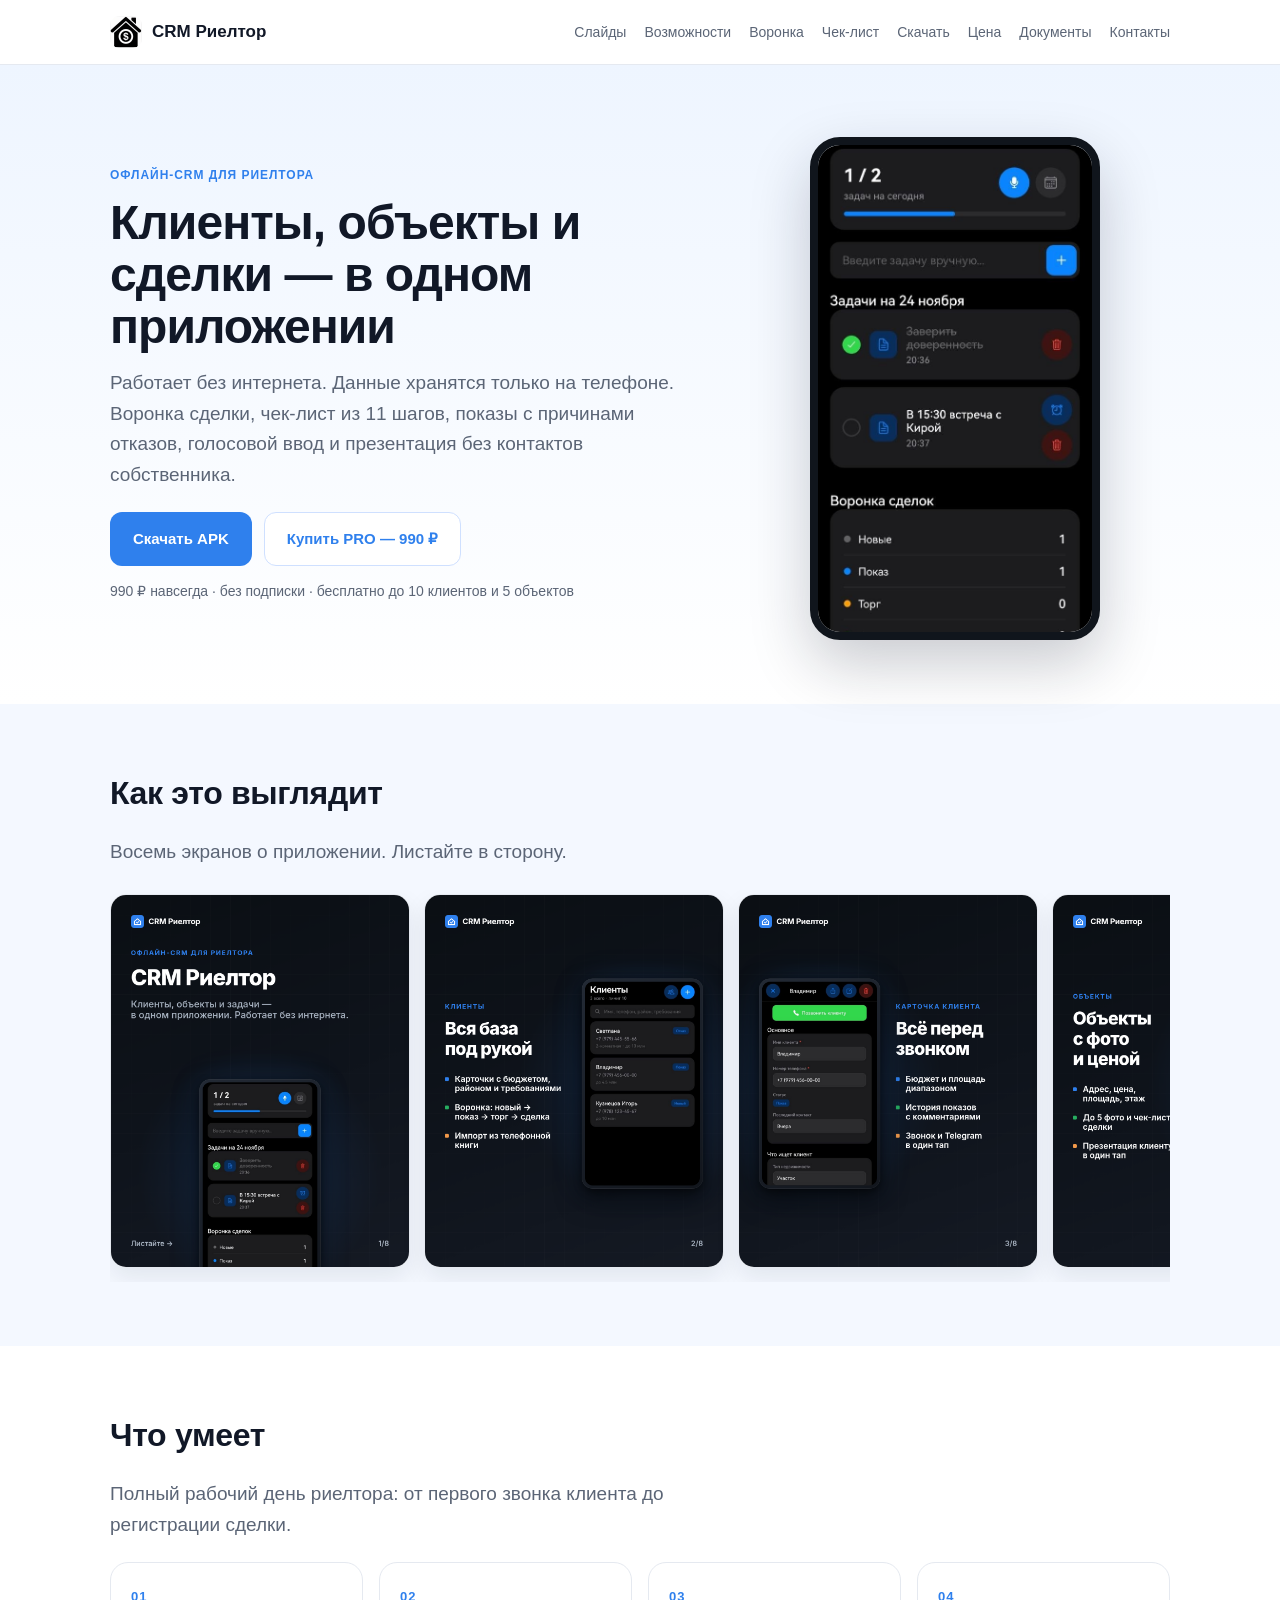
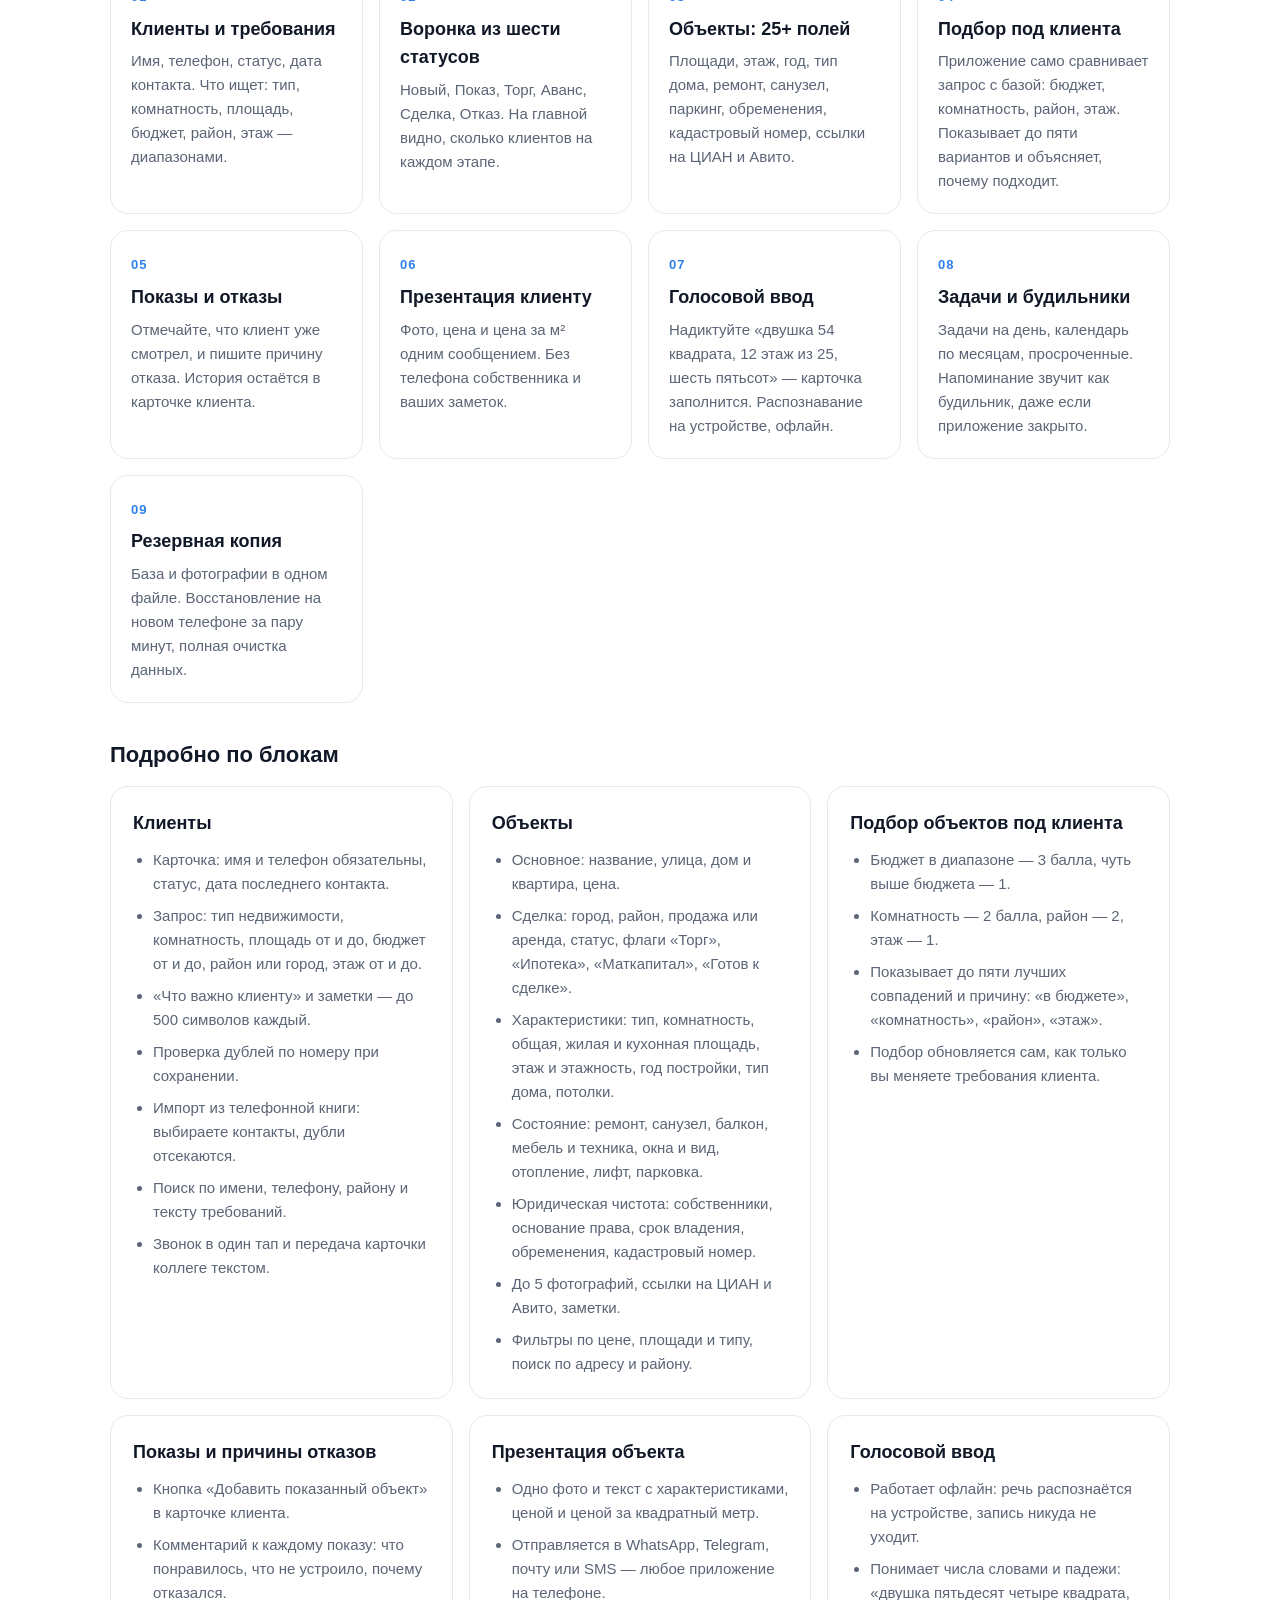
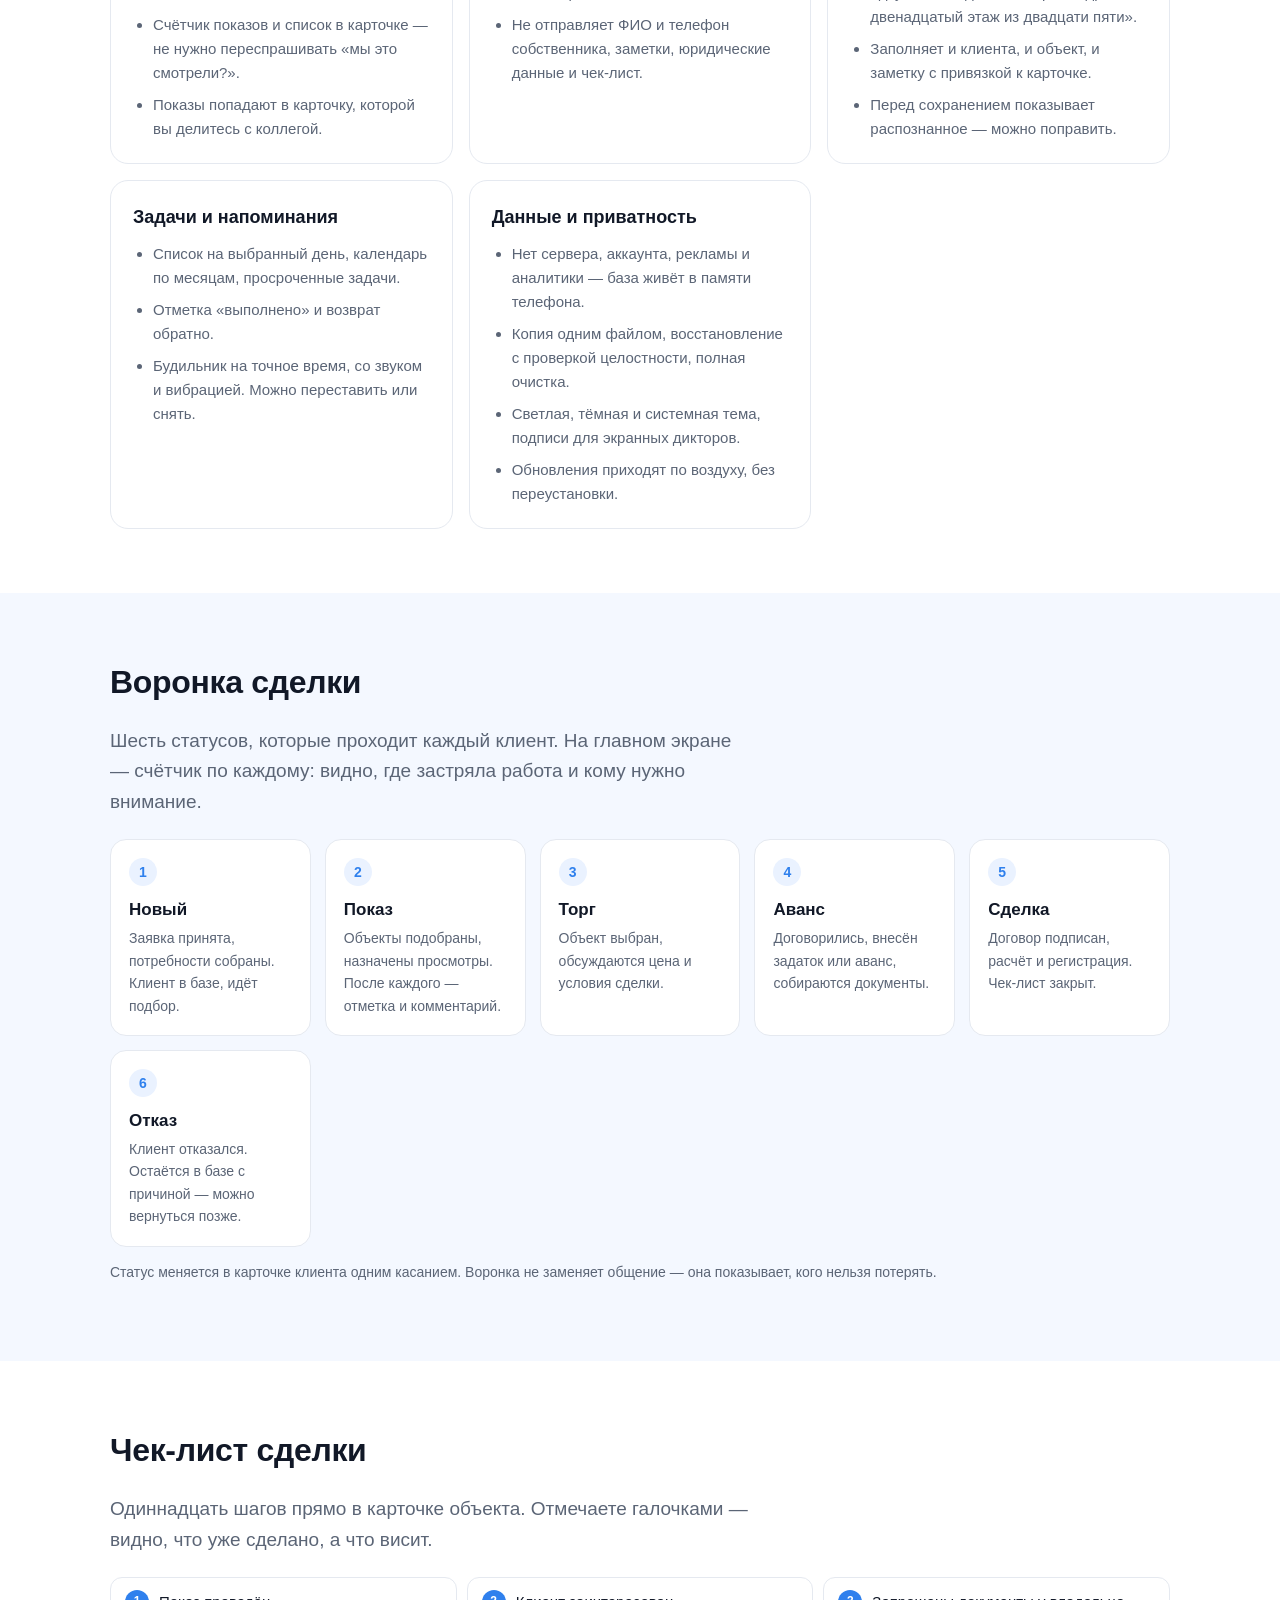
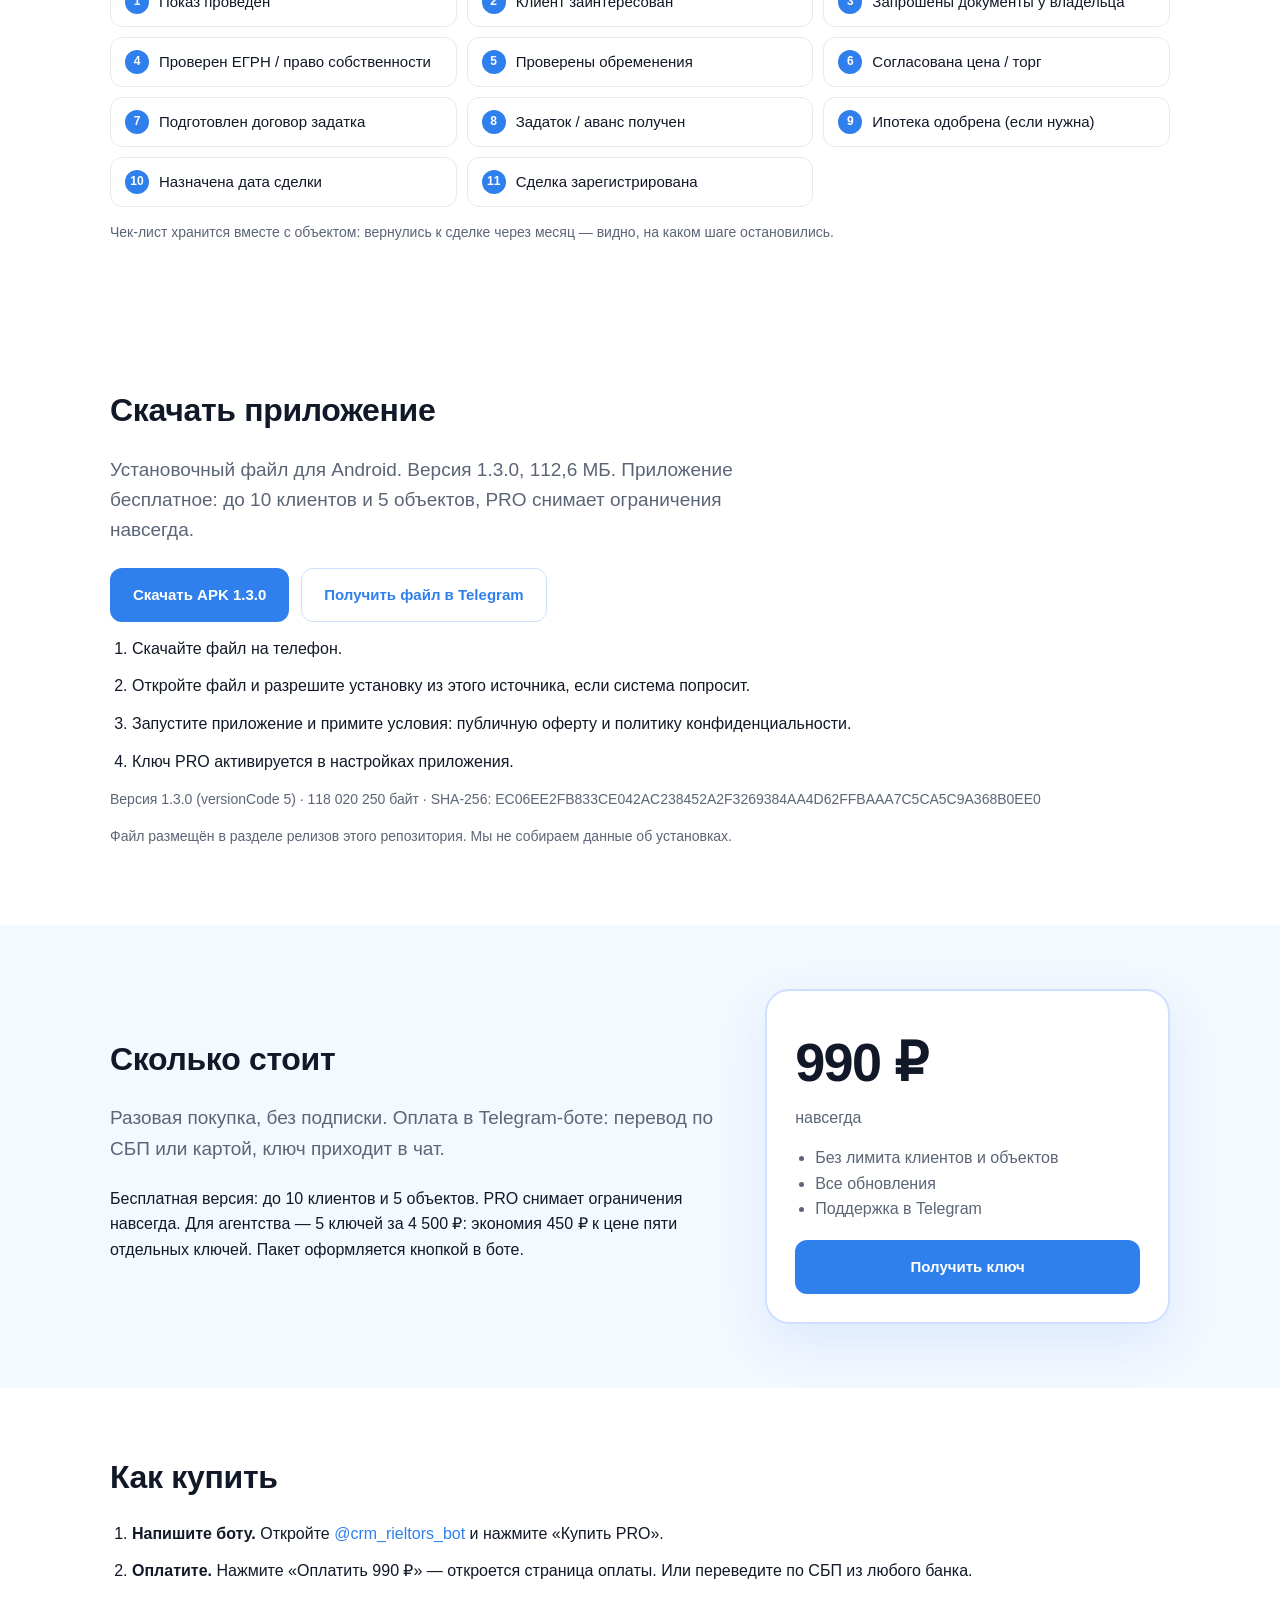
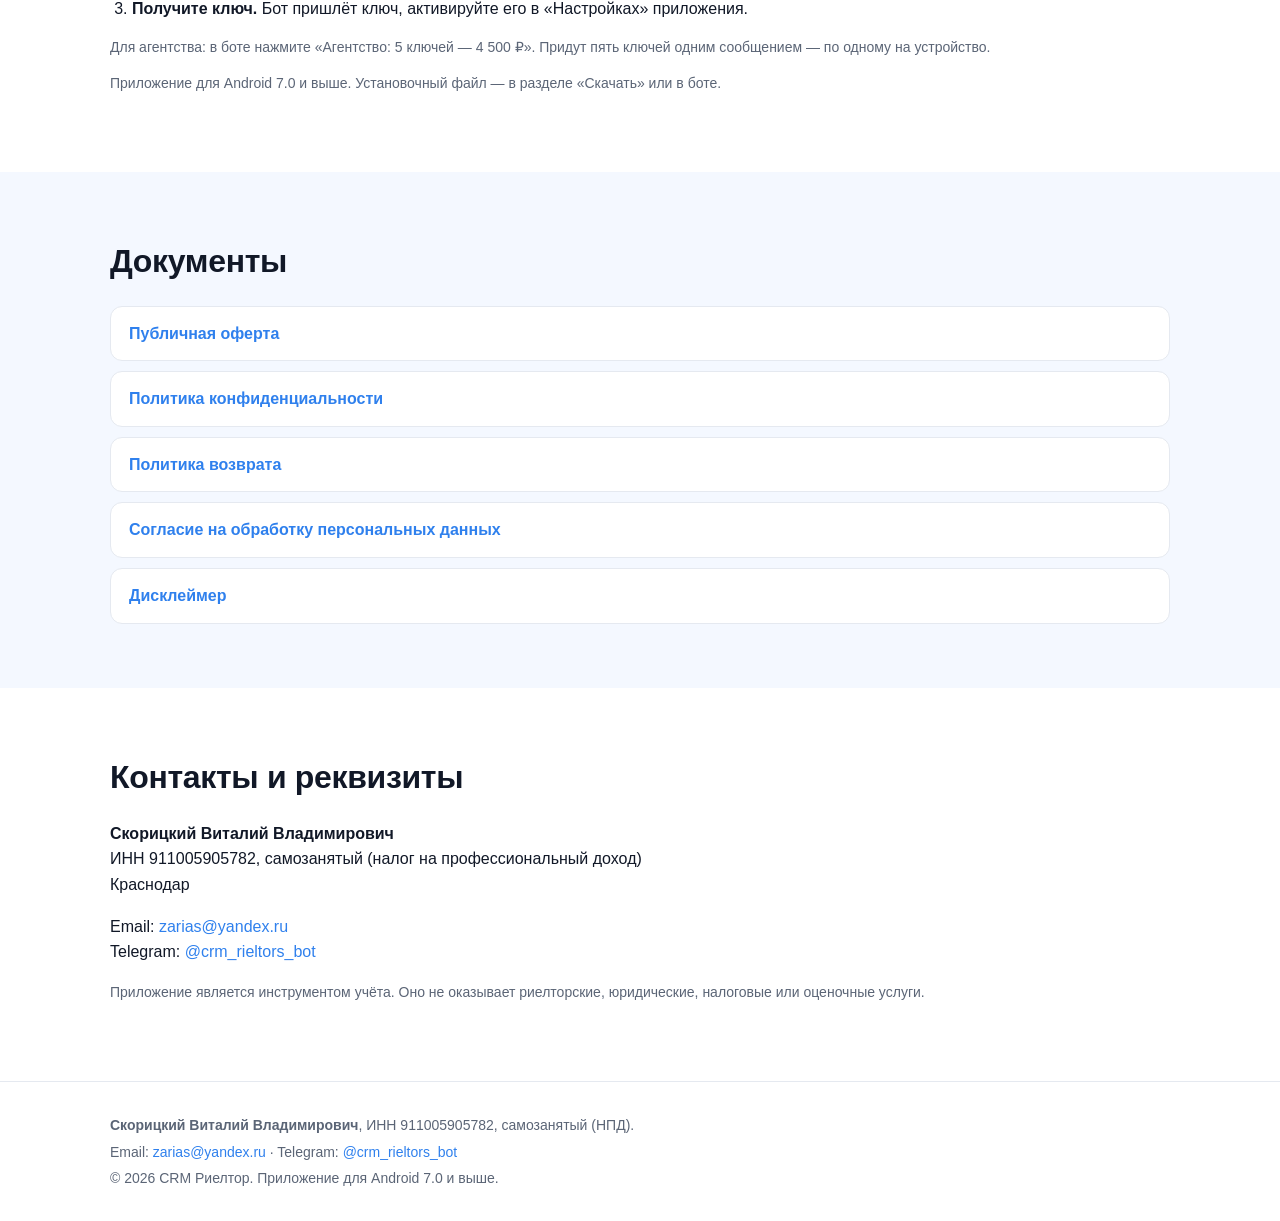
==== commit 2ba1425c: "release: APK 1.3.0 — версия, размер, SHA-256 и ссылка на релиз" ====
--- a/index.html
+++ b/index.html
@@ -207,9 +207,9 @@
 <section class="section" id="download">
   <div class="wrap">
     <h2>Скачать приложение</h2>
-    <p class="lead">Установочный файл для Android. Версия 1.2.0, 112,5 МБ. Приложение бесплатное: до 10 клиентов и 5 объектов, PRO снимает ограничения навсегда.</p>
+    <p class="lead">Установочный файл для Android. Версия 1.3.0, 112,6 МБ. Приложение бесплатное: до 10 клиентов и 5 объектов, PRO снимает ограничения навсегда.</p>
     <div class="actions">
-      <a class="btn" href="https://github.com/VitaliySkorickiy/crm-rieltor-site/releases/download/v1.2.0/crm-rieltor-1.2.0.apk">Скачать APK 1.2.0</a>
+      <a class="btn" href="https://github.com/VitaliySkorickiy/crm-rieltor-site/releases/download/v1.3.0/crm-rieltor-1.3.0.apk">Скачать APK 1.3.0</a>
       <a class="btn ghost" href="https://t.me/crm_rieltors_bot">Получить файл в Telegram</a>
     </div>
     <ol class="steps">
@@ -218,7 +218,7 @@
       <li>Запустите приложение и примите условия: публичную оферту и политику конфиденциальности.</li>
       <li>Ключ PRO активируется в настройках приложения.</li>
     </ol>
-    <p class="note">Версия 1.2.0 (versionCode 4) · 118 002 074 байт · SHA-256: CB1B18799AC215F36C5392E5178A9A74A0EF34E257C7756879730CDD41A090D2</p>
+    <p class="note">Версия 1.3.0 (versionCode 5) · 118 020 250 байт · SHA-256: EC06EE2FB833CE042AC238452A2F3269384AA4D62FFBAAA7C5CA5C9A368B0EE0</p>
     <p class="note">Файл размещён в разделе релизов этого репозитория. Мы не собираем данные об установках.</p>
   </div>
 </section>
